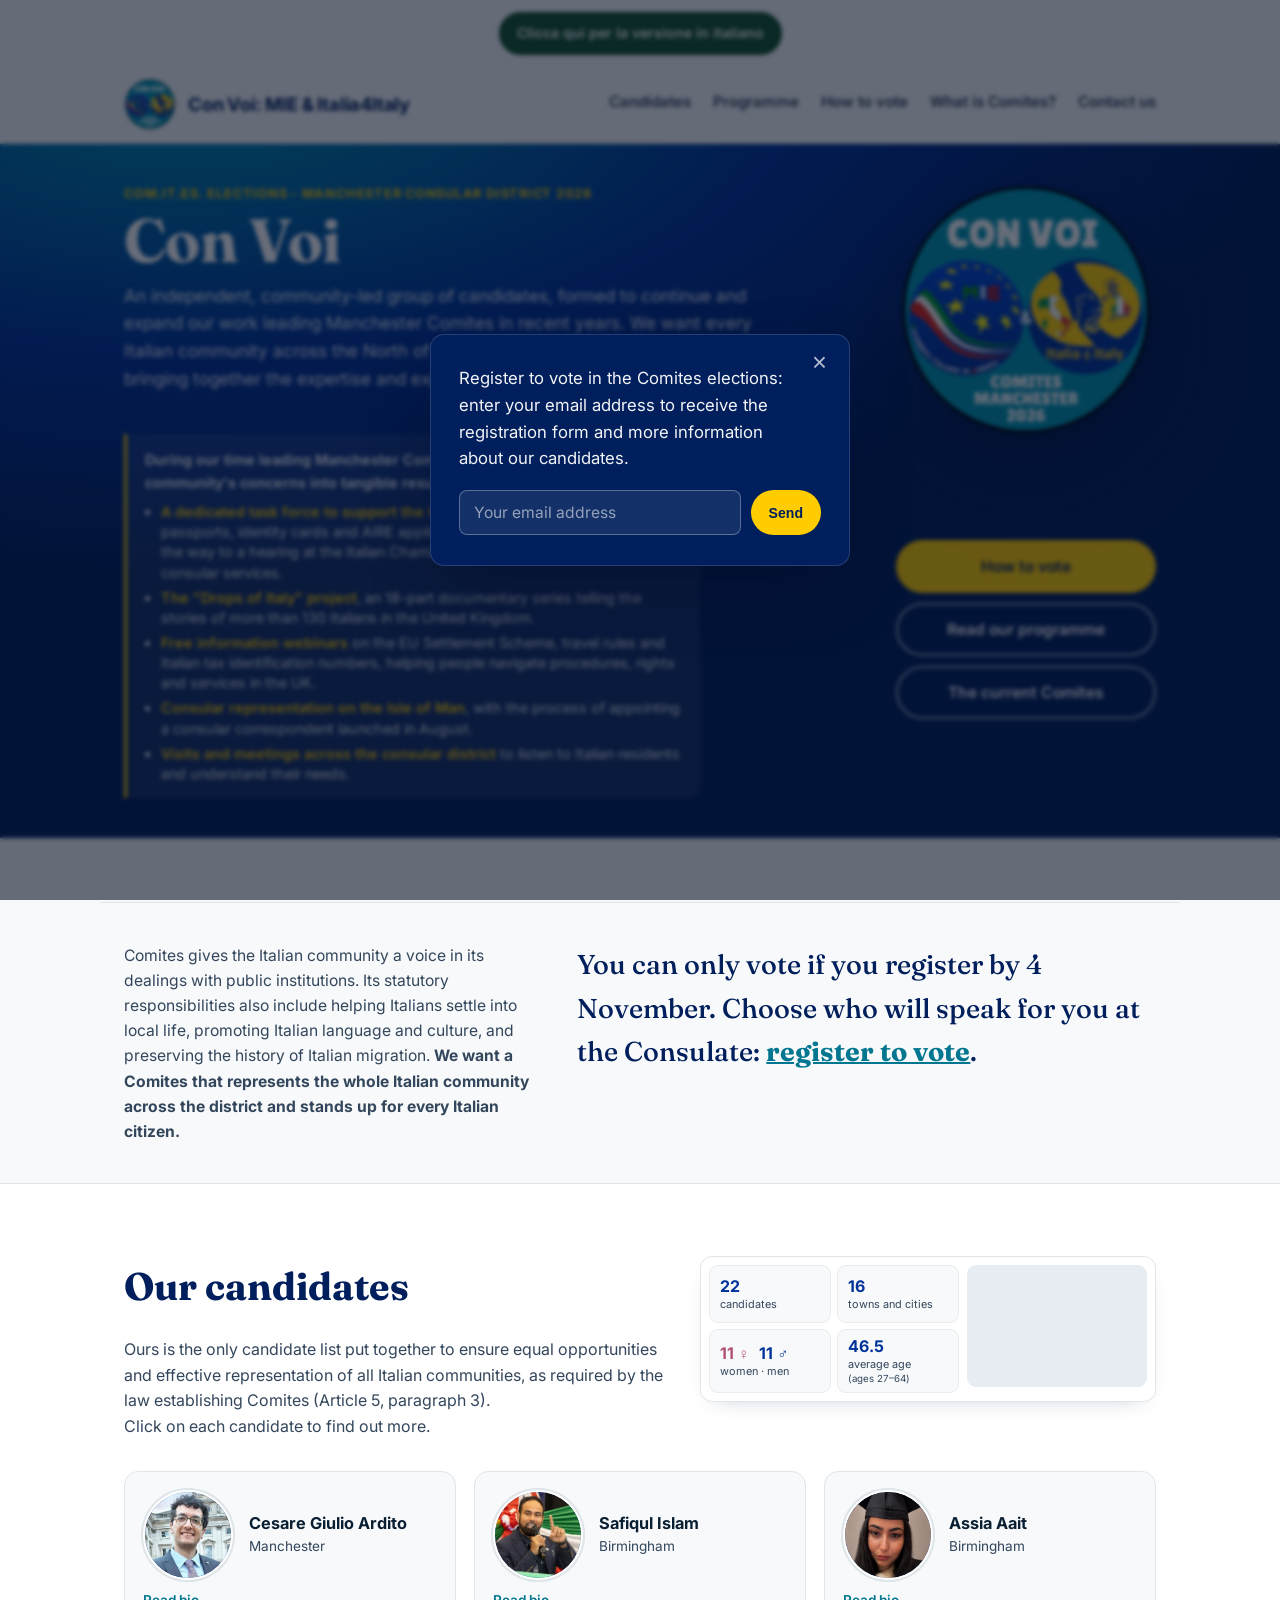
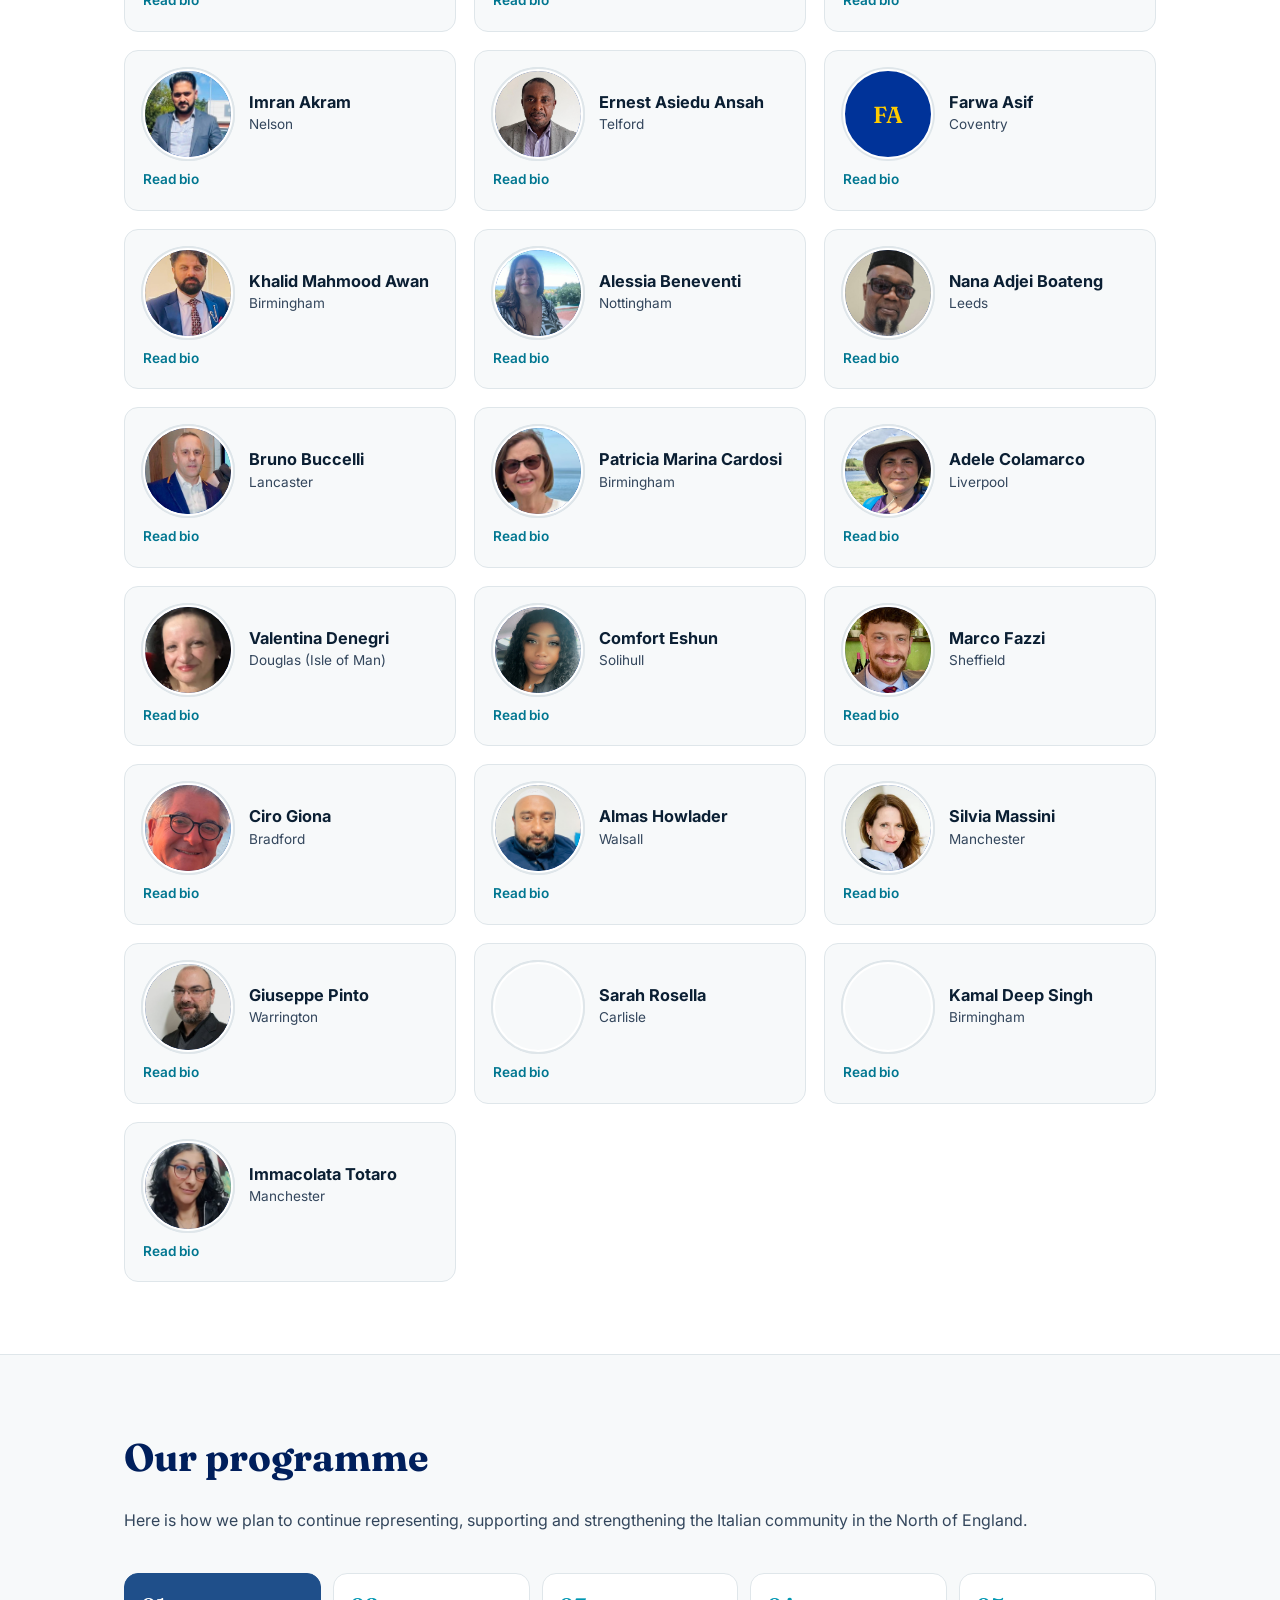
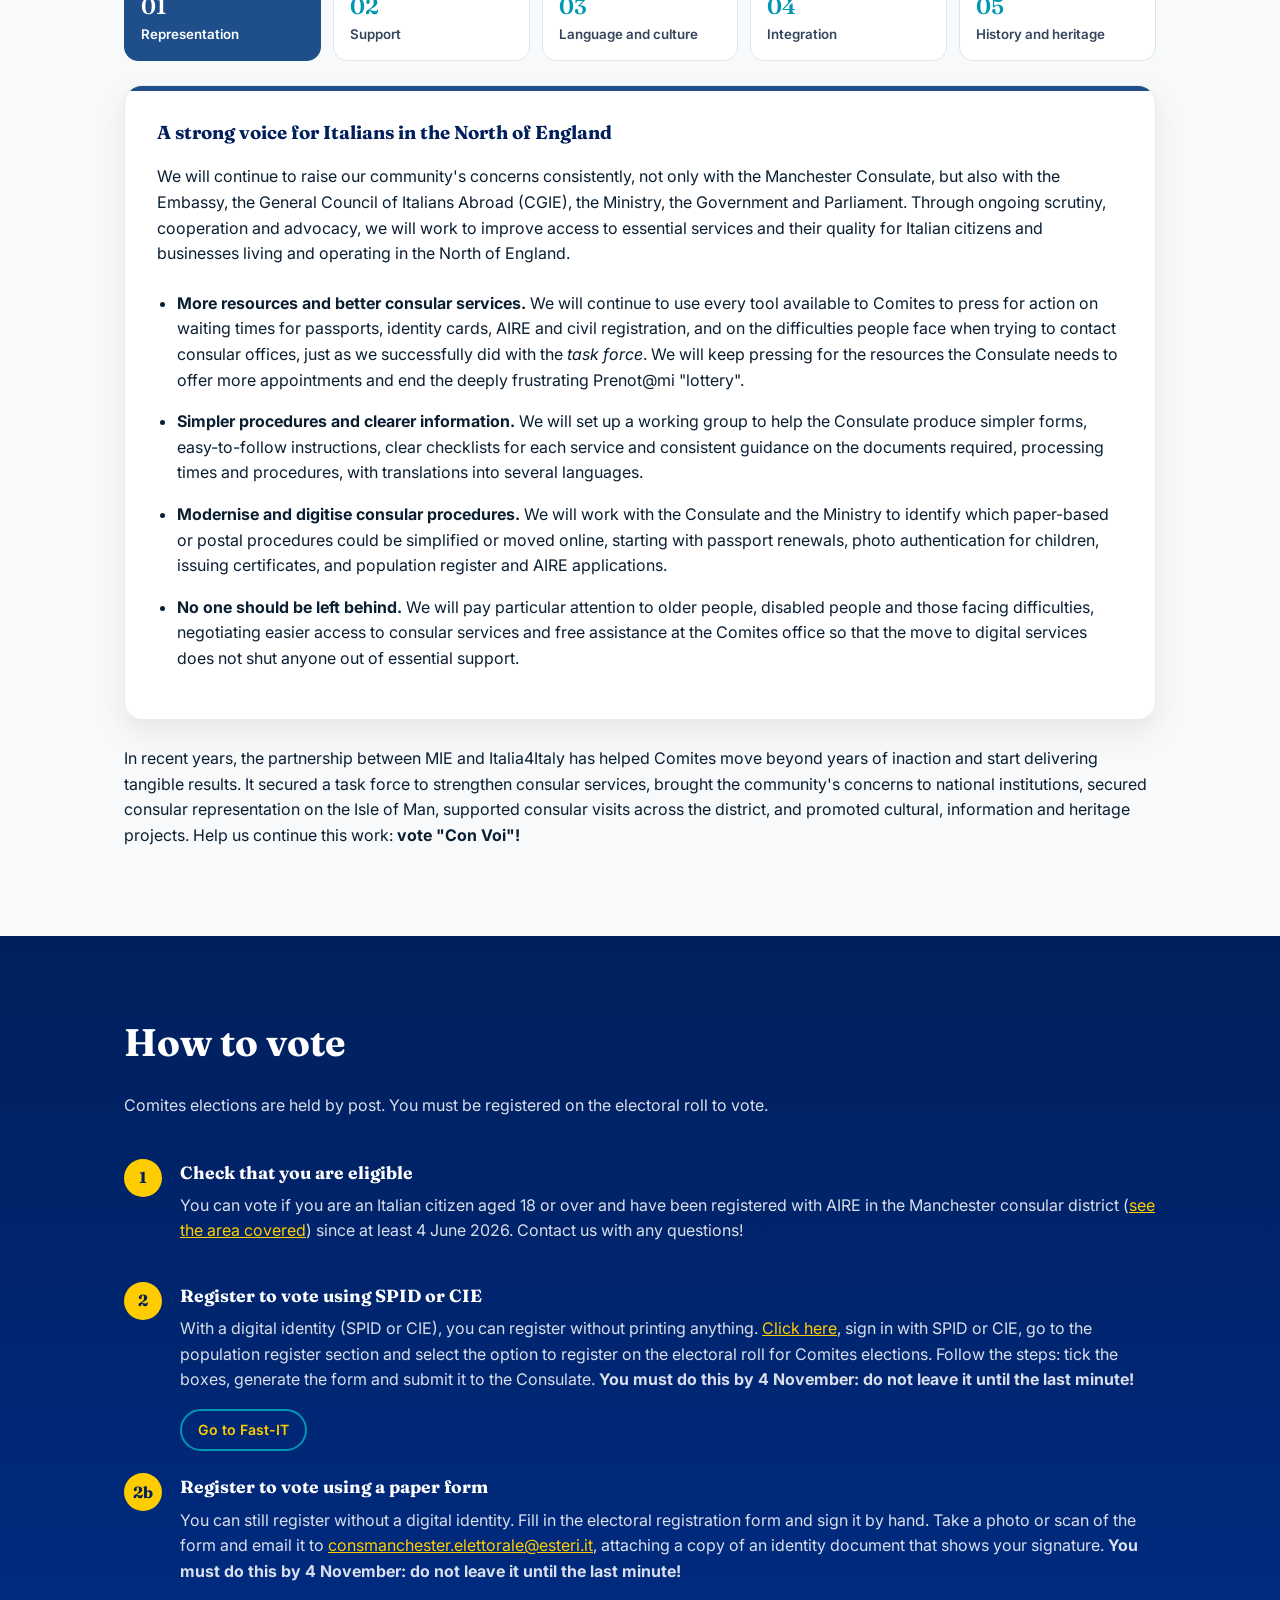
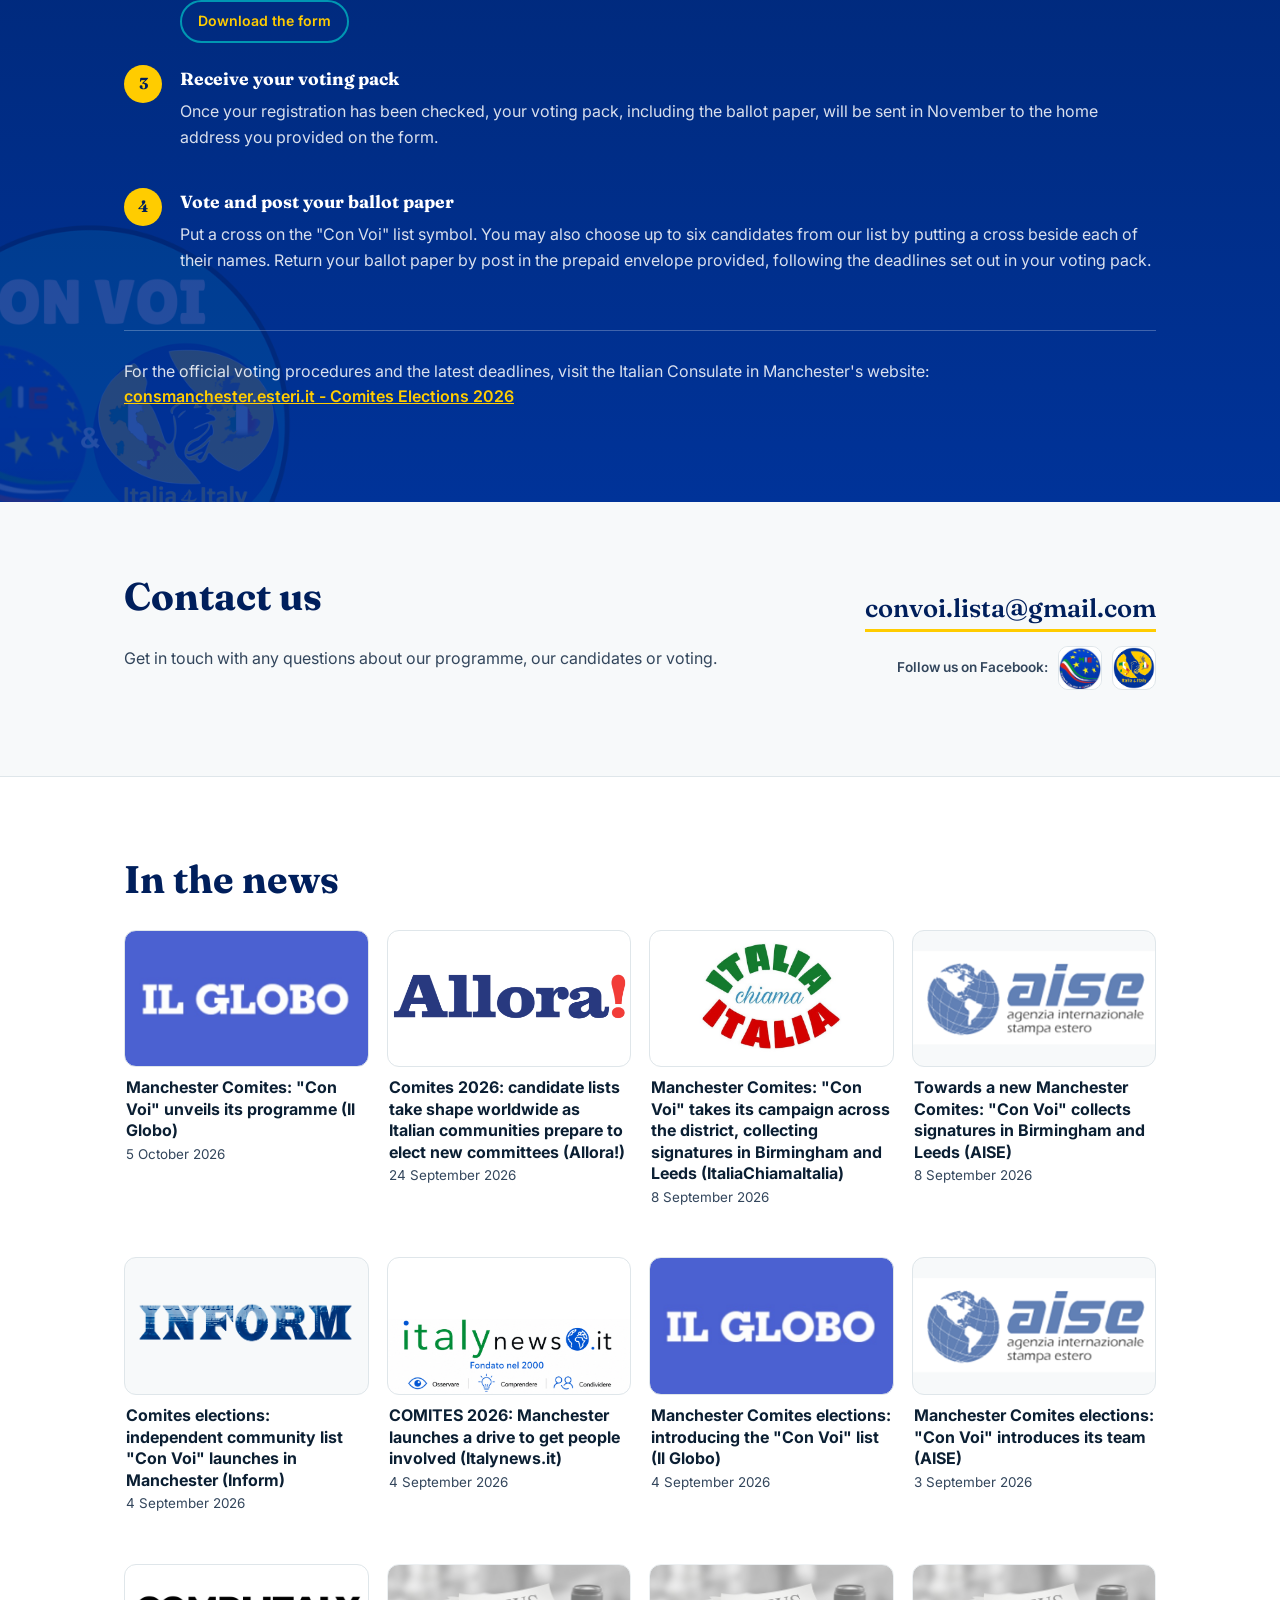
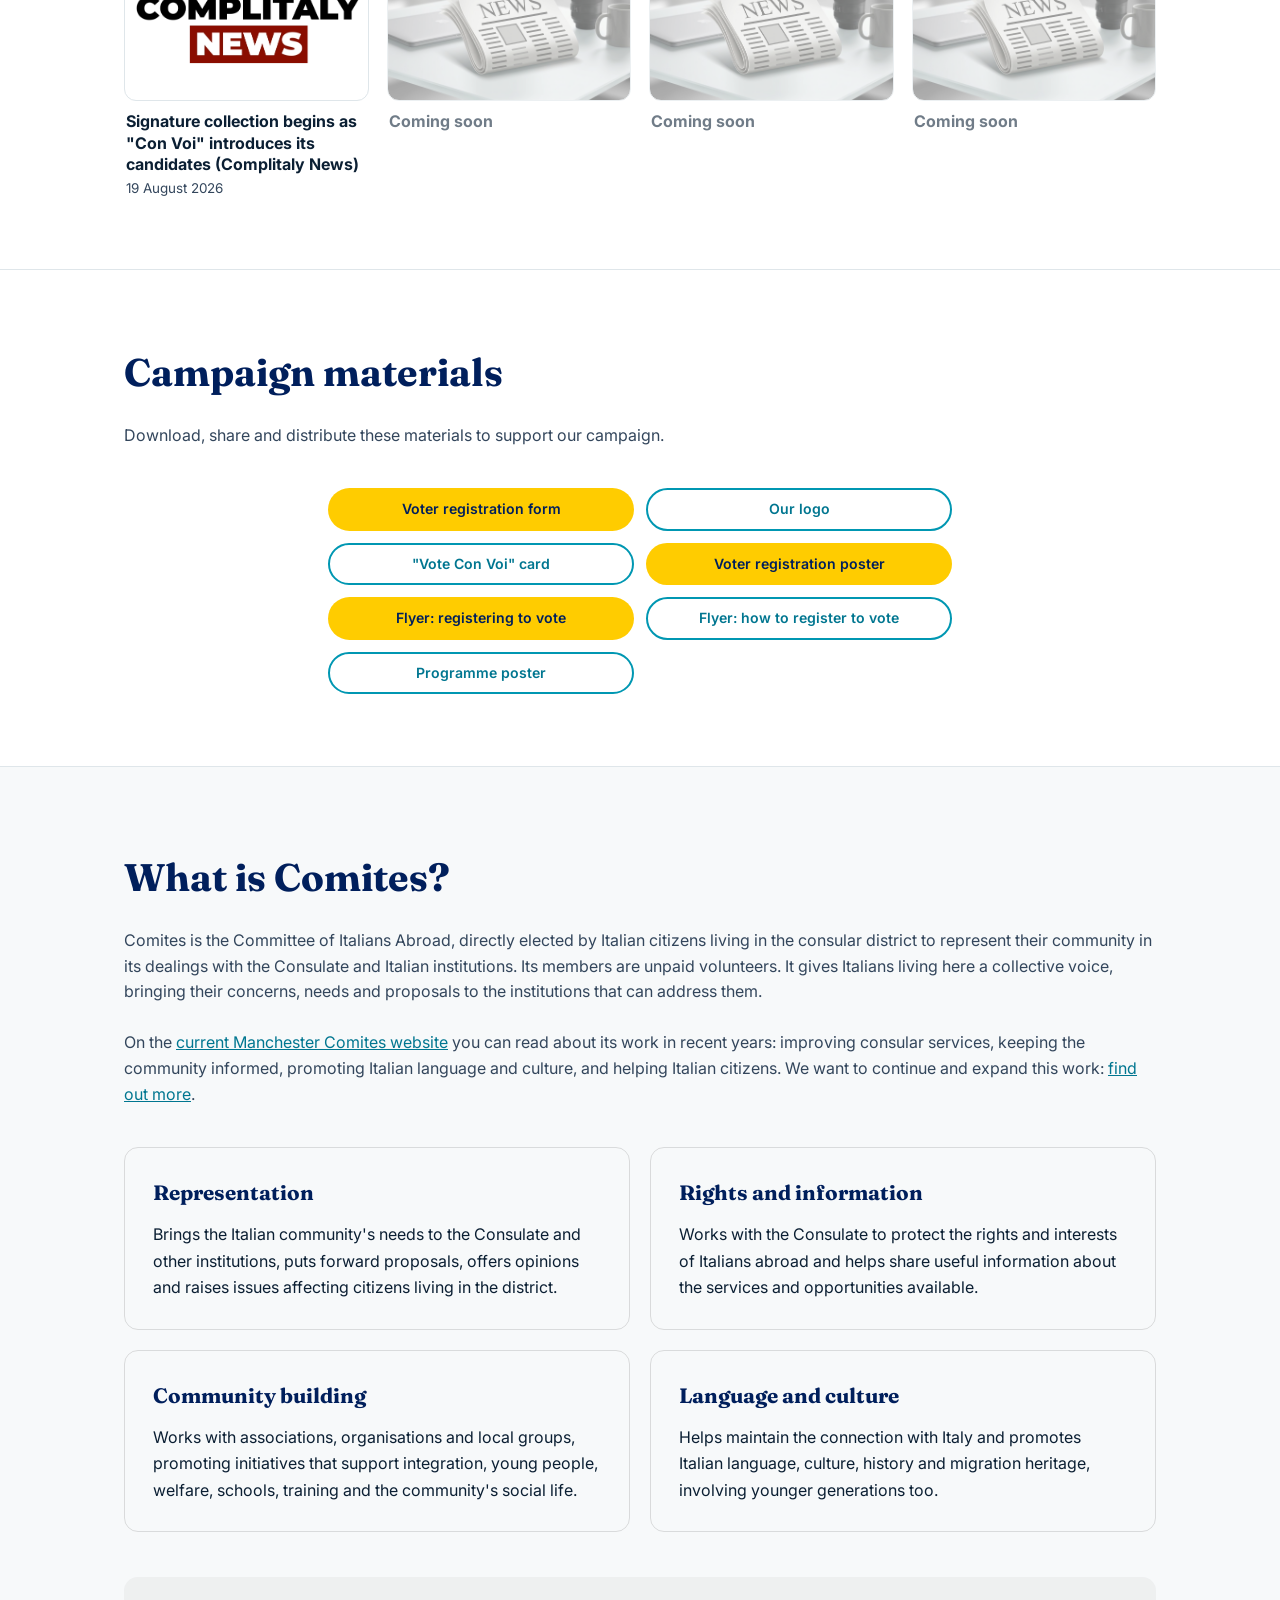
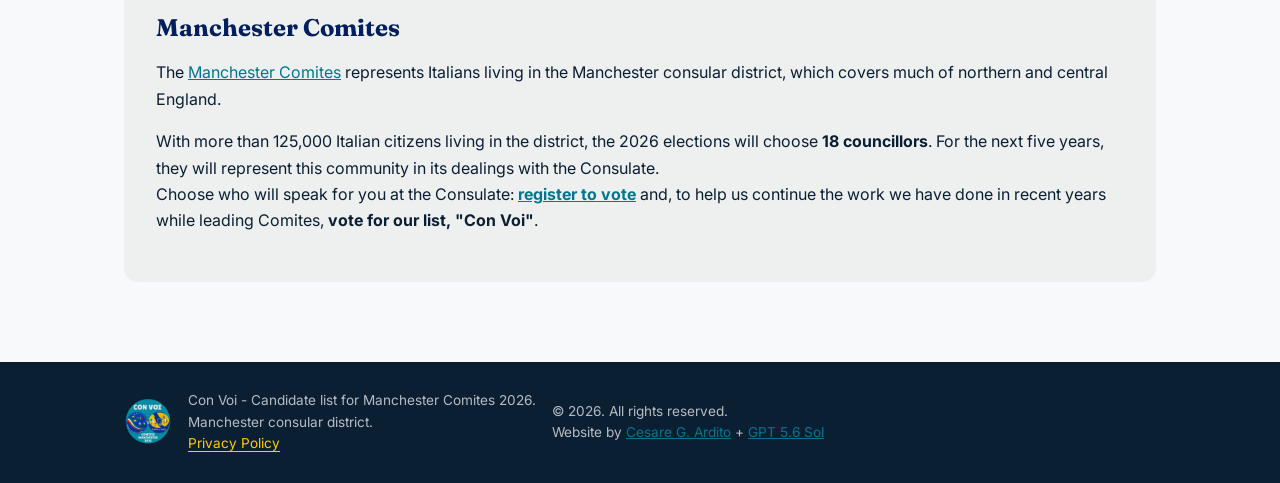
==== index-en.html @ 31d469e0 "Add files via upload" ====
<!DOCTYPE html>
<html lang="en">
<head>
<meta charset="UTF-8">
<meta name="viewport" content="width=device-width, initial-scale=1.0">
<title>Con Voi | Manchester Comites Elections 2026</title>

<meta
  name="description"
  content="Con Voi is the independent, community-led MIE and Italia4Italy list for the 2026 Manchester Comites elections. Meet our candidates, read our programme and find out how to register to vote."
>

<link rel="canonical" href="https://listaconvoi.github.io/home/index-en.html">
<meta name="facebook-domain-verification" content="l0fydimz7vtd81hke3ul7xi5rno97t" />
<meta name="robots" content="index,follow,max-image-preview:large">
<meta name="theme-color" content="#001f5c">

<!-- Social media preview -->
<meta property="og:locale" content="en_GB">
<meta property="og:type" content="website">
<meta property="og:site_name" content="Con Voi MIE Italia4Italy">

<meta
  property="og:title"
  content="Con Voi - Manchester Comites Elections 2026"
>

<meta
  property="og:description"
  content="An independent community list representing Italians in the North of England. Meet our candidates, read our programme and find out how to vote."
>

<meta property="og:url" content="https://listaconvoi.github.io/home/index-en.html">

<meta
  property="og:image"
  content="https://listaconvoi.github.io/home/assets/logosocial.png"
>

<meta property="og:image:type" content="image/jpeg">
<meta property="og:image:width" content="1200">
<meta property="og:image:height" content="630">

<meta
  property="og:image:alt"
  content="Con Voi - Candidate list for Manchester Comites 2026"
>

<!-- X/Twitter card -->
<meta name="twitter:card" content="summary_large_image">

<meta
  name="twitter:title"
  content="Con Voi - Manchester Comites Elections 2026"
>

<meta
  name="twitter:description"
  content="An independent community list representing Italians in the North of England. Meet our candidates, read our programme and find out how to vote."
>

<meta
  name="twitter:image"
  content="https://listaconvoi.github.io/home/assets/logosocial.png"
>
<link rel="icon" href="assets/favicon.png">
<link rel="preconnect" href="https://fonts.googleapis.com">
<link rel="preconnect" href="https://fonts.gstatic.com" crossorigin>
<link href="https://fonts.googleapis.com/css2?family=Fraunces:opsz,wght@9..144,400;9..144,500;9..144,600;9..144,700&family=Inter:wght@400;500;600;700&display=swap" rel="stylesheet">
<link rel="stylesheet" href="https://unpkg.com/leaflet@1.9.4/dist/leaflet.css">
<link rel="stylesheet" href="style.css">
</head>
<body>

<a class="skip-link" href="#main">Skip to content</a>

<div class="wrap language-switch" style="display: flex; justify-content: center; padding-top: 0.75rem; padding-bottom: 0.75rem;">
  <a class="btn btn-small btn-primary"
     href="index.html"
     hreflang="it"
     aria-label="Read the Italian version" style="background: #14532d; border-color: #14532d; color: #ffffff;">Clicca qui per la versione in italiano</a>
</div>

<header class="site-header">
  <div class="wrap header-inner">
    <div class="brand">
      <img src="assets/logo-512.png" alt="Con Voi - Manchester Comites Elections 2026" class="brand-mark">
      <span class="brand-name">Con Voi: MIE &amp; Italia4Italy</span>
    </div>
    <nav class="site-nav" aria-label="Main navigation">
      <a href="#candidati">Candidates</a>
      <a href="#programma">Programme</a>
      <a href="#come-si-vota">How to vote</a>
      <a href="#cos-e-un-comites">What is Comites?</a>
      <a href="#contatti">Contact us</a>
    </nav>
  </div>
</header>

<main id="main">

  <section class="hero">
    <div class="wrap hero-wrap">
      <div class="hero-inner">
        <p class="eyebrow">Com.It.Es. Elections - Manchester Consular District 2026</p>
        <h1>Con Voi</h1>
        <p class="hero-lede">An independent, community-led group of candidates, formed to continue and expand our work leading Manchester Comites in recent years. We want every Italian community across the North of England to have a voice on Comites, bringing together the expertise and experience of <a href="https://www.mieuropa.it/" target="_blank" rel="noopener">MIE</a> and <a href="https://italia4italy.wordpress.com/" target="_blank" rel="noopener">Italia4Italy</a>.<br><br></p>
        <div class="hero-record">
          <p class="hero-record-lead">During our time leading Manchester Comites, we have turned the community's concerns into tangible results:</p>
          <ul class="hero-record-list">
            <li><strong>A dedicated task force to support the Consulate</strong>, tackling delays with passports, identity cards and AIRE applications: a campaign that took us all the way to a hearing at the Italian Chamber of Deputies on the state of consular services.</li>
            <li><strong>The "Drops of Italy" project</strong>, an 18-part documentary series telling the stories of more than 130 Italians in the United Kingdom.</li>
            <li><strong>Free information webinars</strong> on the EU Settlement Scheme, travel rules and Italian tax identification numbers, helping people navigate procedures, rights and services in the UK.</li>
 <li><strong>Consular representation on the Isle of Man</strong>, with the process of appointing a consular correspondent launched in August.</li>
            <li><strong>Visits and meetings across the consular district</strong> to listen to Italian residents and understand their needs.</li>
          </ul>
        </div>
      </div>
      <div class="hero-seal" aria-hidden="true">
        <img src="assets/logo-512.png" alt="">
      </div>
      <div class="hero-actions">
        <a class="btn btn-primary" href="#come-si-vota">How to vote</a>
        <a class="btn btn-ghost" href="#programma">Read our programme</a>
        <a class="btn btn-ghost" href="https://www.comitesmanchester.co.uk" target="_blank" rel="noopener">The current Comites</a>
      </div>
    </div>
  </section>

  <section class="intro">
    <div class="wrap intro-grid">
      <p class="intro-small">Comites gives the Italian community a voice in its dealings with public institutions. Its statutory responsibilities also include helping Italians settle into local life, promoting Italian language and culture, and preserving the history of Italian migration. <b>We want a Comites that represents the whole Italian community across the district and stands up for every Italian citizen. </b></p>
      <p class="intro-lead">You can only vote if you register by 4 November. Choose who will speak for you at the Consulate: <strong><a href="#come-si-vota">register to vote</a></strong>.</p>
    </div>
  </section>

  <section id="candidati" class="candidati">
    <div class="wrap">
      <div class="candidati-head">
        <div class="candidati-heading">
          <h2 class="section-title">Our candidates</h2>
          <p class="section-sub">Ours is the only candidate list put together to ensure equal opportunities and effective representation of all Italian communities, as required by the law establishing Comites (Article 5, paragraph 3). <br>Click on each candidate to find out more.</p>
        </div>

        <aside class="candidate-board" aria-label="Our candidates in numbers">
          <div class="candidate-stats">
            <div class="candidate-stat">
              <strong>22</strong>
              <span>candidates</span>
            </div>

            <div class="candidate-stat">
              <strong>16</strong>
              <span>towns and cities</span>
            </div>

            <div class="candidate-stat candidate-stat-gender">
              <div class="candidate-gender-row">
                <span class="candidate-gender-f"><b>11</b> ♀</span>
                <span class="candidate-gender-m"><b>11</b> ♂</span>
              </div>
              <span>women · men</span>
            </div>

            <div class="candidate-stat">
              <strong>46.5</strong>
              <span>average age</span>
              <small>(ages 27–64)</small>
            </div>
          </div>

          <div id="candidate-map" class="candidate-map" aria-label="Map of the towns and cities represented"></div>
        </aside>
      </div>

      <ol class="candidati-grid" id="candidati-grid"></ol>
    </div>
  </section>
 
<section id="programma" class="programma">
  <div class="wrap">
    <h2 class="section-title">Our programme</h2>
    <p class="section-sub">Here is how we plan to continue representing, supporting and strengthening the Italian community in the North of England.</p>

    <div class="pillar-index" role="tablist" aria-label="Programme sections">
      <button class="pillar-btn is-active" role="tab" aria-selected="true" aria-controls="p1" id="tab-p1" data-target="p1">
        <span class="pillar-num">01</span>
        <span class="pillar-label">Representation</span>
      </button>

      <button class="pillar-btn" role="tab" aria-selected="false" aria-controls="p2" id="tab-p2" data-target="p2">
        <span class="pillar-num">02</span>
        <span class="pillar-label">Support</span>
      </button>

      <button class="pillar-btn" role="tab" aria-selected="false" aria-controls="p3" id="tab-p3" data-target="p3">
        <span class="pillar-num">03</span>
        <span class="pillar-label">Language and culture</span>
      </button>

      <button class="pillar-btn" role="tab" aria-selected="false" aria-controls="p4" id="tab-p4" data-target="p4">
        <span class="pillar-num">04</span>
        <span class="pillar-label">Integration</span>
      </button>

      <button class="pillar-btn" role="tab" aria-selected="false" aria-controls="p5" id="tab-p5" data-target="p5">
        <span class="pillar-num">05</span>
        <span class="pillar-label">History and heritage</span>
      </button>
    </div>

    <div class="pillar-panels">

      <article class="pillar-panel is-active" id="p1" role="tabpanel" aria-labelledby="tab-p1">
        <h3>A strong voice for Italians in the North of England</h3>

        <p>
          We will continue to raise our community's concerns consistently, not only with the Manchester Consulate, but also with the Embassy, the General Council of Italians Abroad (CGIE), the Ministry, the Government and Parliament. Through ongoing scrutiny, cooperation and advocacy, we will work to improve access to essential services and their quality for Italian citizens and businesses living and operating in the North of England.
        </p>

        <ul>
          <li>
            <strong>More resources and better consular services.</strong>
            We will continue to use every tool available to Comites to press for action on waiting times for passports, identity cards, AIRE and civil registration, and on the difficulties people face when trying to contact consular offices, just as we successfully did with the <i>task force</i>. We will keep pressing for the resources the Consulate needs to offer more appointments and end the deeply frustrating Prenot@mi "lottery".
          </li>

          <li>
            <strong>Simpler procedures and clearer information.</strong>
            We will set up a working group to help the Consulate produce simpler forms, easy-to-follow instructions, clear checklists for each service and consistent guidance on the documents required, processing times and procedures, with translations into several languages.
          </li>

          <li>
            <strong>Modernise and digitise consular procedures.</strong>
We will work with the Consulate and the Ministry to identify which paper-based or postal procedures could be simplified or moved online, starting with passport renewals, photo authentication for children, issuing certificates, and population register and AIRE applications.
          </li>

          <li>
            <strong>No one should be left behind.</strong>
            We will pay particular attention to older people, disabled people and those facing difficulties, negotiating easier access to consular services and free assistance at the Comites office so that the move to digital services does not shut anyone out of essential support.
          </li>
        </ul>


      </article>


      <article class="pillar-panel" id="p2" role="tabpanel" aria-labelledby="tab-p2" hidden>
        <h3>A Comites that is close to people and active across the district</h3>

        <p>
          We want Comites to be a reliable place to turn to for guidance, to raise concerns affecting the community and to get help accessing services.
        </p>

        <ul>
          <li>
            <strong>A Comites office in Manchester that is open to the public.</strong>
            We want to open an accessible office near the Consulate, with regular opening hours. We intend to employ administrative staff to provide information, record concerns and offer free help and support to Italian citizens.
          </li>

          <li>
            <strong>Continue and strengthen the Citizens' Advice Desk.</strong>
            We will continue to collect reports of difficulties to identify recurring problems, and keep a dedicated opportunity for discussion with the Consulate at every Comites assembly meeting.
          </li>

          <li>
            <strong>Bring consular services closer to communities.</strong>
            We will continue actively supporting and pressing the requests we have already put forward through Comites for more permanent consular offices across the district, particularly in Leeds. We will also continue working with the Consulate, as we did in 2026, to bring staff and services to areas further from Manchester, expanding the range of services beyond passports wherever possible.
          </li>

          <li>
            <strong>Understand the scale of problems and ensure greater transparency.</strong>
            We will promote qualitative and quantitative research into the main challenges facing the community and access to services, to develop solutions grounded in sound evidence and data. We will publish the requests made by Comites, the responses received, the projects launched, the resources used and the results achieved.
          </li>
        </ul>
      </article>


      <article class="pillar-panel" id="p3" role="tabpanel" aria-labelledby="tab-p3" hidden>
        <h3>Keep the connection with Italy alive and open it up to younger generations</h3>

        <p>
          Language and culture are among the strongest ties between Italian communities abroad and Italy, particularly for younger generations.
        </p>

        <ul>
          <li>
            <strong>Support Italian language and culture courses.</strong>
            We will work with local associations and education providers to promote and strengthen the courses available to children, young people and adults.
          </li>

          <li>
            <strong>Help second and third generations connect with the Italian language.</strong>
            We will support initiatives that help the children and grandchildren of Italian migrants maintain or rediscover their linguistic and cultural connection with Italy, encouraging them to study Italian at GCSE and A-level too.
          </li>

          <li>
            <strong>Promote Italian culture across the district.</strong>
            We will organise and support events and activities celebrating film, literature, music, theatre, art, science and traditions, working with associations, universities, schools and cultural institutions.
          </li>

          <li>
            <strong>Connect Italian and British organisations.</strong>
            We will encourage cultural and educational partnerships, exchanges and twinning projects that build lasting relationships and reach new audiences.
          </li>
        </ul>
      </article>


      <article class="pillar-panel" id="p4" role="tabpanel" aria-labelledby="tab-p4" hidden>
        <h3>Inform, guide and connect the Italian community</h3>

        <p>
          The Italian community in the North of England includes people who arrived just months ago and families who have been here for generations: workers, students, professionals, business owners, pensioners and citizens with very different migration experiences. Comites must represent them all.
        </p>

        <ul>
          <li>
            <strong>Clear, timely information about life in the UK.</strong>
            We will continue producing articles, guides, meetings and webinars on residence, employment, welfare, healthcare, schools, public services and changes to rules and regulations affecting Italians.
          </li>

          <li>
            <strong>Continue the "New Italians" project.</strong>
            We will strengthen this project for Italian citizens who have moved to the UK after previously migrating to Italy, helping them access information, take part in civic life and build more direct relationships with Italian institutions.
          </li>

          <li>
            <strong>A Comites with a genuine presence across the district.</strong>
            We will support and draw on local associations, professionals, businesses and communities, making our councillors in different towns and cities a local point of contact and a link with Manchester, while building a wider network of local Comites representatives.
          </li>
        </ul>
      </article>


      <article class="pillar-panel" id="p5" role="tabpanel" aria-labelledby="tab-p5" hidden>
        <h3>Preserve and share the history of every Italian community across the district</h3>

        <p>
          The history of Italian migration to the North of England belongs both to today's community and to generations to come.
        </p>

        <ul>
          <li>
            <strong>Continue our film and documentary projects.</strong>
            We will build on the "Drops of Italy" documentary series, developing new projects to record first-hand accounts from Italians living across the district.
          </li>

          <li>
            <strong>Collect and preserve the community's memories.</strong>
            We want to preserve and share personal accounts, photographs, documents and memories of Italian migration, creating a collection that future generations can access too.
          </li>

          <li>
            <strong>Involve young people, schools and future generations.</strong>
            We will help bring the history of Italian migration to people who have not experienced it themselves, developing short courses and teaching resources for Italian schools about the history of Italians in the UK.
          </li>

          <li>
            <strong>Tell the stories of every community in the district.</strong>
            We will celebrate the different local histories of Italian migration, from Manchester to Yorkshire, from Lancashire to Merseyside, and from the northern Midlands to the Isle of Man.
          </li>
        </ul>
      </article>

    </div>

    <br>

    <p class="programma-close">
      In recent years, the partnership between MIE and Italia4Italy has helped Comites move beyond years of inaction and start delivering tangible results. It secured a task force to strengthen consular services, brought the community's concerns to national institutions, secured consular representation on the Isle of Man, supported consular visits across the district, and promoted cultural, information and heritage projects. Help us continue this work: <strong>vote "Con Voi"!</strong>
    </p>

  </div>
</section>

  <section id="come-si-vota" class="vota">
    <div class="vota-seal" aria-hidden="true"><img src="assets/logo-512.png" alt=""></div>
    <div class="wrap">
      <h2 class="section-title section-title-light">How to vote</h2>
      <p class="section-sub section-sub-light">Comites elections are held by post. You must be registered on the electoral roll to vote.</p>

      <ol class="steps">
        <li class="step">
          <span class="step-num">1</span>
          <div>
            <h3>Check that you are eligible</h3>
            <p>You can vote if you are an Italian citizen aged 18 or over and have been registered with AIRE in the Manchester consular district (<a href="http://www.comitesmanchester.co.uk/territorio">see the area covered</a>) since at least 4 June 2026. Contact us with any questions!</p>
          </div>
        </li>
<li class="step">
          <span class="step-num">2</span>
          <div>
            <h3>Register to vote using SPID or CIE</h3>
            <p>With a digital identity (SPID or CIE), you can register without printing anything. <a href="https://serviziconsolari.esteri.it">Click here</a>, sign in with SPID or CIE, go to the population register section and select the option to register on the electoral roll for Comites elections. Follow the steps: tick the boxes, generate the form and submit it to the Consulate. <strong>You must do this by 4 November: do not leave it until the last minute!</strong></p>
<a class="btn btn-small btn-outline" href="https://serviziconsolari.esteri.it">Go to Fast-IT</a>

          </div>
        </li>
        <li class="step">
          <span class="step-num">2b</span>
          <div>
            <h3>Register to vote using a paper form</h3>
            <p>You can still register without a digital identity. Fill in the electoral registration form and sign it by hand. Take a photo or scan of the form and email it to <a href="mailto:consmanchester.elettorale@esteri.it">consmanchester.elettorale@esteri.it</a>, attaching a copy of an identity document that shows your signature. <strong>You must do this by 4 November: do not leave it until the last minute!</strong></p>
            <a class="btn btn-small btn-outline" href="assets/domanda-iscrizione-elenco-elettorale.pdf" download>Download the form</a>
          </div>
        </li>
        <li class="step">
          <span class="step-num">3</span>
          <div>
            <h3>Receive your voting pack</h3>
            <p>Once your registration has been checked, your voting pack, including the ballot paper, will be sent in November to the home address you provided on the form.</p>
          </div>
        </li>
        <li class="step">
          <span class="step-num">4</span>
          <div>
            <h3>Vote and post your ballot paper</h3>
            <p>Put a cross on the "Con Voi" list symbol. You may also choose up to six candidates from our list by putting a cross beside each of their names. Return your ballot paper by post in the prepaid envelope provided, following the deadlines set out in your voting pack.</p>
          </div>
        </li>
      </ol>

      <p class="vota-official">For the official voting procedures and the latest deadlines, visit the Italian Consulate in Manchester's website:<br>
      <a href="https://consmanchester.esteri.it/it/news/dal_consolato/2026/08/elezioni-comites-2026-modalita-per-la-richiesta-di-iscrizione-nellelenco-elettorale/" target="_blank" rel="noopener">consmanchester.esteri.it - Comites Elections 2026</a></p>
    </div>
  </section>

  <section id="contatti" class="contatti">
    <div class="wrap contatti-inner">
      <div>
        <h2 class="section-title">Contact us</h2>
        <p class="section-sub">Get in touch with any questions about our programme, our candidates or voting.</p>
      </div>

      <div class="contatti-links">
        <a class="contact-email" href="mailto:convoi.lista@gmail.com">convoi.lista@gmail.com</a>

        <div class="facebook-links" aria-label="Follow us on Facebook">
          <span class="facebook-label">Follow us on Facebook:</span>

          <a href="https://www.facebook.com/profile.php?id=61593813022107" target="_blank" rel="noopener" aria-label="MIE on Facebook">
            <img src="assets/MIE.jpg" alt="MIE" class="facebook-logo">
          </a>

          <a href="https://www.facebook.com/Italia4Italy" target="_blank" rel="noopener" aria-label="Italia4Italy on Facebook">
            <img src="assets/Italia4Italy.png" alt="Italia4Italy" class="facebook-logo">
          </a>
        </div>
      </div>
    </div>
  </section>

  <section id="parlano-di-noi" class="press-section">
    <div class="wrap">
      <h2 class="section-title">In the news</h2>

            <div class="press-gallery">
  
<a class="press-card" href="https://ilglobo.com/news/comites-manchester-con-voi-presenta-il-programma-152504/" target="_blank" rel="noopener">
  <div class="press-thumb" style="background-image: url('assets/ilglobo.jpg');" aria-hidden="true"></div>
  <p class="press-caption">
    <span>Manchester Comites: "Con Voi" unveils its programme (Il Globo)</span>
    <time datetime="2026-10-05">5 October 2026</time>
  </p>
</a>
    
 <a class="press-card" href="https://alloranews.com/italiani-nel-mondo/comites-2026-le-liste-prendono-forma-nel-mondo-comunita-italiane-verso-il-rinnovo" target="_blank" rel="noopener">
  <div class="press-thumb" style="background-image: url('assets/allora.png');" aria-hidden="true"></div>
  <p class="press-caption">
    <span>Comites 2026: candidate lists take shape worldwide as Italian communities prepare to elect new committees (Allora!)</span>
    <time datetime="2026-09-24">24 September 2026</time>
  </p>
</a>

     <a class="press-card" href="https://www.italiachiamaitalia.it/comites-manchester-con-voi-birmingham-leeds-firme/" target="_blank" rel="noopener">
  <div class="press-thumb" style="background-image: url('assets/italiachiamaitalia.jpg');" aria-hidden="true"></div>
  <p class="press-caption">
    <span>Manchester Comites: "Con Voi" takes its campaign across the district, collecting signatures in Birmingham and Leeds (ItaliaChiamaItalia)</span>
    <time datetime="2026-09-08">8 September 2026</time>
  </p>
</a>


     <a class="press-card" href="https://www.aise.it/comitescgie/verso-il-nuovo-comites-di-manchester-la-lista-con-voi-a-birmingham-e-leeds-per-la-raccolta-firme/236788/143" target="_blank" rel="noopener">
  <div class="press-thumb" style="background-image: url('assets/aise.jpg');" aria-hidden="true"></div>
  <p class="press-caption">
    <span>Towards a new Manchester Comites: "Con Voi" collects signatures in Birmingham and Leeds (AISE)</span>
    <time datetime="2026-09-08">8 September 2026</time>
  </p>
</a>




    
</div>
<br><br>
<div class="press-gallery">

<a class="press-card" href="https://comunicazioneinform.it/elezioni-comites-manchester-nasce-la-lista-civica-con-voi/" target="_blank" rel="noopener">
  <div class="press-thumb" style="background-image: url('assets/comunica.png');" aria-hidden="true"></div>
  <p class="press-caption">
    <span>Comites elections: independent community list "Con Voi" launches in Manchester (Inform)</span>
    <time datetime="2026-09-04">4 September 2026</time>
  </p>
</a>

   <a class="press-card" href="https://italynews.it/attualita/2026/09/04/comites-2026-a-manchester-parte-la-sfida-della-partecipazione-128648.html" target="_blank" rel="noopener">
  <div class="press-thumb" style="background-image: url('assets/italynews.png');" aria-hidden="true"></div>
  <p class="press-caption">
    <span>COMITES 2026: Manchester launches a drive to get people involved (Italynews.it)</span>
    <time datetime="2026-09-04">4 September 2026</time>
  </p>
</a>
     <a class="press-card" href="https://ilglobo.com/news/elezioni-comites-di-manchester-presentata-la-lista-con-voi-151056/" target="_blank" rel="noopener">
  <div class="press-thumb" style="background-image: url('assets/ilglobo.jpg');" aria-hidden="true"></div>
  <p class="press-caption">
    <span>Manchester Comites elections: introducing the "Con Voi" list (Il Globo)</span>
    <time datetime="2026-09-04">4 September 2026</time>
  </p>
</a>


<a class="press-card" href="https://www.aise.it/comitescgie/elezioni-comites-manchester-la-lista-con-voi-presenta-la-sua-squadra/236638/119" target="_blank" rel="noopener">
  <div class="press-thumb" style="background-image: url('assets/aise.jpg');" aria-hidden="true"></div>
  <p class="press-caption">
    <span>Manchester Comites elections: "Con Voi" introduces its team (AISE)</span>
    <time datetime="2026-09-03">3 September 2026</time>
  </p>
</a>
     </div>  


<br><br>

    <div class="press-gallery">
  <a class="press-card" href="https://www.complitaly.uk/notizie/com-it-es-al-via-la-raccolta-firme-lista-con-voi-si-presenta" target="_blank" rel="noopener">
  <div class="press-thumb" style="background-image: url('assets/complitaly.png');" aria-hidden="true"></div>
  <p class="press-caption">
    <span>Signature collection begins as "Con Voi" introduces its candidates (Complitaly News)</span>
    <time datetime="2026-08-19">19 August 2026</time>
  </p>
</a>


<article class="press-card press-placeholder">
          <div class="press-thumb" aria-hidden="true"></div>
          <p class="press-caption"><span>Coming soon</span><time></time></p>
        </article>
 <article class="press-card press-placeholder">
          <div class="press-thumb" aria-hidden="true"></div>
          <p class="press-caption"><span>Coming soon</span><time></time></p>
        </article>
 <article class="press-card press-placeholder">
          <div class="press-thumb" aria-hidden="true"></div>
          <p class="press-caption"><span>Coming soon</span><time></time></p>
        </article>

      </div>
    </div>

  </section>

  <section id="materiali" class="materiali candidati">
    <div class="wrap">
      <h2 class="section-title">Campaign materials</h2>
      <p class="section-sub">Download, share and distribute these materials to support our campaign.</p>

      <div class="hero-actions">
        <a class="btn btn-small btn-primary" href="assets/domanda-iscrizione-elenco-elettorale.pdf" download>Voter registration form</a>
        <a class="btn btn-small btn-outline" href="assets/logo-512.png" download>Our logo</a>
        <a class="btn btn-small btn-outline" href="assets/biglietto.pdf" download>"Vote Con Voi" card</a>
        <a class="btn btn-small btn-primary" href="assets/posterregistrazionevoto.pdf" download>Voter registration poster</a>
        <a class="btn btn-small btn-primary" href="assets/registrati.pdf" download>Flyer: registering to vote</a>
        <a class="btn btn-small btn-outline" href="assets/registertovote.pdf" download>Flyer: how to register to vote</a>
        <a class="btn btn-small btn-outline" href="assets/programma.pdf" download>Programme poster</a>
    <!---   <a class="btn btn-small btn-outline" href="#materiali" download>Material 4</a> --->
      </div>
    </div>
  </section>
    </div>
  </section>

<section id="cos-e-un-comites" class="comites-section">
  <div class="wrap">

    <h2 class="section-title">What is Comites?</h2>
    <p class="section-sub comites-sub">
      Comites is the Committee of Italians Abroad, directly elected by Italian citizens living in the consular district to represent their community in its dealings with the Consulate and Italian institutions. Its members are unpaid volunteers. It gives Italians living here a collective voice, bringing their concerns, needs and proposals to the institutions that can address them.
   <br><br>      On the <a href="https://www.comitesmanchester.co.uk/">current Manchester Comites website</a> you can read about its work in recent years: improving consular services, keeping the community informed, promoting Italian language and culture, and helping Italian citizens. We want to continue and expand this work: <a href="https://www.comitesmanchester.co.uk/">find out more</a>.
    </p>


    <div class="comites-grid">

      <div class="comites-card">
        <h3>Representation</h3>
        <p>
          Brings the Italian community's needs to the Consulate and other institutions, puts forward proposals, offers opinions and raises issues affecting citizens living in the district.
        </p>
      </div>

      <div class="comites-card">
        <h3>Rights and information</h3>
        <p>
          Works with the Consulate to protect the rights and interests of Italians abroad and helps share useful information about the services and opportunities available.
        </p>
      </div>

      <div class="comites-card">
        <h3>Community building</h3>
        <p>
          Works with associations, organisations and local groups, promoting initiatives that support integration, young people, welfare, schools, training and the community's social life.
        </p>
      </div>

      <div class="comites-card">
        <h3>Language and culture</h3>
        <p>
          Helps maintain the connection with Italy and promotes Italian language, culture, history and migration heritage, involving younger generations too.
        </p>
      </div>

    </div>

    <div class="comites-manchester">
      <h3>Manchester Comites</h3>

      <p>
        The <a href="https://www.comitesmanchester.co.uk/"> Manchester Comites</a> represents Italians living in the Manchester consular district, which covers much of northern and central England.
      </p>

      <p>
        With more than 125,000 Italian citizens living in the district, the 2026 elections will choose <strong>18 councillors</strong>. For the next five years, they will represent this community in its dealings with the Consulate. <br> Choose who will speak for you at the Consulate: <strong><a href="#come-si-vota">register to vote</a></strong> and, to help us continue the work we have done in recent years while leading Comites, <strong>vote for our list, "Con Voi"</strong>.
      </p>
    </div>
  </div>
</section>



</main>

<footer class="site-footer">
  <div class="wrap footer-inner">
    <img src="assets/logo-512.png" alt="" class="footer-mark" aria-hidden="true">
    <p>Con Voi - Candidate list for Manchester Comites 2026.<br>Manchester consular district.<br>
      <button
        type="button"
        class="privacy-policy-open"
        aria-haspopup="dialog"
        aria-controls="privacy-policy-dialog"
      >Privacy Policy</button>
    </p>
    <p>&#169; 2026. All rights reserved.<br> Website by <a href="https://cesaregardito.eu">Cesare G. Ardito</a> + <a href="https://openai.com">GPT 5.6 Sol</a></p>
  </div>
</footer>

<dialog
  id="privacy-policy-dialog"
  class="privacy-policy-dialog"
  aria-labelledby="privacy-policy-title"
>
  <div class="privacy-policy-content">
    <button
      type="button"
      class="privacy-policy-close"
      data-privacy-policy-close
      aria-label="Close the privacy policy"
    >&times;</button>

    <h2 id="privacy-policy-title">Privacy Policy</h2>
    <p class="privacy-policy-date">Last updated: 28 August 2026</p>

    <p>
      This policy explains how personal data is processed through the website of the <strong>Con Voi - Manchester Comites 2026</strong> candidate list. For privacy enquiries, please email <a href="mailto:convoi.lista@gmail.com">convoi.lista@gmail.com</a>.
    </p>

    <h3>Data we collect and how we use it</h3>
    <p>
      When you voluntarily enter your email address in the form on this website, we use it to send you the electoral registration form and information about voting and our candidate list. When you contact us by email, we process the information in your message to respond to your enquiry. Providing your data is optional.
    </p>
    <p>
      The website and its technical service providers may also process information needed to keep the site running and secure, such as your IP address, browser type, device, and the date and time of your visit.
    </p>

    <h3>External services</h3>
    <p>
      Form submissions are handled by
      <a href="https://formspree.io/legal/privacy-policy/" target="_blank" rel="noopener noreferrer">Formspree</a>. The website also loads fonts through
      <a href="https://developers.google.com/fonts/faq/privacy" target="_blank" rel="noopener noreferrer">Google Fonts</a>. These providers may process technical data in accordance with their own privacy policies.
    </p>

    <h3>Cookies</h3>
    <p>
      The website uses the first-party cookie
      <strong>convoi_popup_visto</strong>, which lasts for 180 days, solely to remember that the registration popup has already been closed or completed. We do not use advertising or profiling cookies.
    </p>

    <h3>Data retention and your rights</h3>
    <p> We keep personal data only for as long as necessary for the purposes described and to meet any legal obligations. You may request access to your data, ask for it to be corrected or deleted, request that its processing be restricted, or withdraw your consent by emailing the address above. You may also lodge a complaint with the <a href="https://ico.org.uk/make-a-complaint/" target="_blank" rel="noopener noreferrer">Information Commissioner's Office</a>.
    </p>

    <p>
      Your data is not sold, used for profiling or subject to automated decision-making.
    </p>

    <button type="button" class="btn btn-small btn-primary" data-privacy-policy-close>
      Close
    </button>
  </div>
</dialog>

<div id="popup-voto" class="popup-voto" hidden role="dialog" aria-modal="true" aria-label="Register to vote">
  <div class="popup-voto-box">
    <button type="button" class="popup-voto-close" aria-label="Close">&times;</button>
    <p class="popup-voto-text">Register to vote in the Comites elections: enter your email address to receive the registration form and more information about our candidates.</p>
    <form class="popup-voto-form" action="" method="POST">
  <input type="hidden" name="access_key" value="8559c1c9-ba7c-4021-9c50-20b107d10e61">
  <input type="hidden" name="subject" value="New registration - Con Voi">
  <input class="popup-voto-input" type="email" name="email" placeholder="Your email address" required>
  <button type="submit" class="btn btn-small btn-primary">Send</button>
</form>
    <p class="popup-voto-stato" hidden></p>
  </div>
</div>

<script src="https://unpkg.com/leaflet@1.9.4/dist/leaflet.js"></script>
<script src="script-en.js"></script>
</body>
</html>
---- style.css ----
:root{
  --blue: #003399;
  --blue-deep: #001f5c;
  --teal: #0097b2;
  --teal-deep: #007690;
  --gold: #ffcc00;
  --ink: #0b1f33;
  --ink-soft: #33465c;
  --paper: #f7f9fa;
  --white: #ffffff;
  --line: #dfe6ea;
  --radius: 14px;
  --serif: "Fraunces", Georgia, serif;
  --sans: "Inter", -apple-system, BlinkMacSystemFont, "Segoe UI", sans-serif;
  --shadow: 0 12px 32px -16px rgba(0,31,92,0.35);
}

*{ box-sizing: border-box; }
html{ scroll-behavior: smooth; }
@media (prefers-reduced-motion: reduce){
  html{ scroll-behavior: auto; }
  *{ animation-duration: 0.01ms !important; transition-duration: 0.01ms !important; }
}
.pillar-btn {
  cursor: pointer;
}
body{
  margin:0;
  font-family: var(--sans);
  color: var(--ink);
  background: var(--paper);
  line-height: 1.6;
}

.wrap{
  max-width: 1080px;
  margin: 0 auto;
  padding: 0 24px;
}

h1,h2,h3{ font-family: var(--serif); color: var(--blue-deep); margin: 0 0 0.5em; }
a{ color: var(--teal-deep); }
p{ margin: 0 0 1em; }

.skip-link{
  position:absolute; left:-999px; top:0;
  background: var(--blue); color:#fff; padding: 10px 16px; z-index: 100;
}
.skip-link:focus{ left: 12px; top: 12px; }

/* Header */
.site-header{
  position: sticky; top:0; z-index: 50;
  background: rgba(247,249,250,0.92);
  backdrop-filter: blur(8px);
  border-bottom: 1px solid var(--line);
}
.header-inner{
  display:flex; align-items:center; justify-content:space-between;
  padding-top: 12px; padding-bottom: 12px;
}
.brand{ display:flex; align-items:center; gap:12px; }
.brand-mark{ width:52px; height:52px; border-radius:50%; display:block; }
.brand-name{ font-family: var(--sans); font-weight:700; font-size: 1.15rem; color: var(--blue-deep); letter-spacing: -0.01em; }
.site-nav{ display:flex; gap: 22px; }
.site-nav a{
  color: var(--ink-soft); text-decoration:none; font-weight:600; font-size:0.95rem;
  border-bottom: 2px solid transparent; padding-bottom:2px;
}
.site-nav a:hover{ border-color: var(--gold); color: var(--blue-deep); }
@media (max-width: 700px){
  .header-inner{ flex-direction:column; align-items:flex-start; gap:10px; padding-bottom:14px; }
  .site-nav{ gap: 14px; flex-wrap: wrap; }
  .site-nav a{ font-size: 0.85rem; }
}

/* Buttons */
.btn{
  display:inline-block; padding: 12px 22px; border-radius: 999px;
  font-weight: 600; text-decoration:none; font-size: 0.98rem;
  border: 2px solid transparent; transition: transform .15s ease, background .15s ease;
}
.btn:hover{ transform: translateY(-1px); }
.btn-primary{ background: var(--gold); color: var(--blue-deep); }
.btn-primary:hover{ background:#ffd633; }
.btn-ghost{ background: transparent; color: var(--white); border-color: rgba(255,255,255,0.6); }
.btn-ghost:hover{ border-color: var(--white); }
.btn-small{ padding: 8px 16px; font-size: 0.88rem; }
.btn-outline{ background: transparent; color: var(--teal-deep); border-color: var(--teal); }
.btn-outline:hover{ background: var(--teal); color: #fff; }

/* Hero */
.hero{
  position: relative;
  background: radial-gradient(1100px 500px at 15% -10%, var(--teal) 0%, var(--blue) 55%, var(--blue-deep) 100%);
  color: #fff;
  padding: 40px 0 40px;
  overflow: hidden;
}
.hero-wrap{
  display:grid;
  grid-template-columns: minmax(0, 1fr) 260px;
  grid-template-areas:
    "content seal"
    "content actions";
  align-items:start;
  column-gap: 40px;
  row-gap: 18px;
  position: relative; z-index: 2;
}
.hero-inner{ grid-area: content; max-width: 660px; }
.hero-seal{
  grid-area: seal;
  width: 260px; height: 260px;
  justify-self:center;
  filter: drop-shadow(0 24px 48px rgba(0,10,40,0.45));
}
.hero-seal img{ width:100%; height:100%; }
.hero-actions{
  grid-area: actions;
  display:flex; flex-direction:column; gap: 10px;
  width:260px; margin-top:0; justify-self:center;
}
.hero-actions .btn{ width:100%; text-align:center; }
@media (max-width: 900px){
  .hero-wrap{ display:flex; flex-direction:column; align-items:flex-start; gap: 20px; }
  .hero-seal{ order:1; width: 170px; height: 170px; filter: drop-shadow(0 12px 24px rgba(0,10,40,0.4)); }
  .hero-inner{ order:2; max-width:none; }
  .hero-actions{ order:3; width:auto; flex-direction:row; gap:14px; flex-wrap:wrap; }
  .hero-actions .btn{ width:auto; }
}

.eyebrow{
  font-size: 0.8rem; letter-spacing: 0.06em; text-transform: uppercase;
  color: var(--gold); font-weight: 700; margin-bottom: 8px;
}
.hero h1{
  color: #fff; font-size: clamp(2.4rem, 6vw, 3.8rem); line-height: 0.95; margin-bottom: 12px;
  letter-spacing: -0.01em;
}
.hero-lede{ font-size: 1.08rem; color: rgba(255,255,255,0.92); max-width: 60ch; margin-bottom: 0; }
.hero-lede a{ color: var(--gold); font-weight:600; text-decoration-thickness:2px; text-underline-offset:2px; }
.hero-record{
  margin-top: 14px; padding: 14px 18px; border-left: 3px solid var(--gold);
  background: rgba(255,255,255,0.08); border-radius: 0 10px 10px 0;
  font-size: 0.9rem; color: rgba(255,255,255,0.9); max-width: 64ch;
}
.hero-record-lead{ margin: 0 0 8px; font-weight: 600; color: #fff; }
.hero-record-list{ margin: 0; padding-left: 1.1em; }
.hero-record-list li{ margin-bottom: 5px; line-height: 1.4; }
.hero-record-list li:last-child{ margin-bottom: 0; }
.hero-record-list strong{ color: var(--gold); font-weight: 600; }

/* Intro */
.intro{ padding: 64px 0 24px; }
.intro-grid{
  display:grid; grid-template-columns: 1fr 1.4fr; gap: 40px;
  border-top: 1px solid var(--line); padding-top: 40px; align-items: start;
}
.intro-small{ color: var(--ink-soft); font-size: 0.98rem; }
.intro-lead{ font-family: var(--serif); font-size: 1.7rem; color: var(--blue-deep); font-weight:500; }
.intro-lead a{ color: var(--teal-deep); text-decoration-thickness: 2px; }
@media (max-width: 780px){ .intro-grid{ grid-template-columns: 1fr; gap: 20px; } .intro-lead{ font-size: 1.4rem; } }

/* Section titles */
.section-title{ font-size: clamp(1.8rem, 4vw, 2.4rem); }
.section-sub{ color: var(--ink-soft); max-width: 60ch; margin-bottom: 40px; }
.wip-badge{
  display:inline-block; margin: -24px 0 32px; padding: 7px 14px;
  background: rgba(255,204,0,0.15); border: 1px solid rgba(255,204,0,0.4);
  border-radius: 999px; color: var(--blue-deep); font-weight: 700;
  font-size: 0.82rem; letter-spacing: 0.02em;
}
.section-title-light{ color: #fff; }
.section-sub-light{ color: rgba(255,255,255,0.85); }

/* Programma */
.programma{ padding: 72px 0; }
.programma .section-sub{ max-width: none; }
.pillar-index{
  display:grid;
  grid-template-columns: repeat(5, minmax(0, 1fr));
  gap: 12px;
  margin-bottom: 8px;
}
@media (max-width: 780px){ .pillar-index{ grid-template-columns: 1fr 1fr; } }
.pillar-btn{
  display:flex; flex-direction:column; gap:6px; text-align:left;
  background: var(--white); border: 1px solid var(--line); border-radius: var(--radius);
  padding: 18px 16px; font-family: var(--sans);
}
.pillar-num{ font-family: var(--serif); font-size: 1.4rem; color: var(--teal); font-weight:600; }
.pillar-label{ font-weight: 600; color: var(--ink-soft); }
.pillar-panel li {
  margin-bottom: 1rem;
}
/* Candidati */
.candidati{
  --candidato-foto-size: 90px;
  padding: 72px 0;
  background: var(--white);
  border-top: 1px solid var(--line);
  border-bottom: 1px solid var(--line);
}
.candidati-head{
  display:flex;
  justify-content:space-between;
  align-items:flex-start;
  gap:28px;
  margin-bottom:32px;
}

.candidati-heading{ flex:1 1 auto; min-width:0; }
.candidati-heading .section-sub{ margin-bottom:0; }

.candidate-board{
  flex:0 0 auto;
  display:grid;
  grid-template-columns: 250px 180px;
  gap:8px;
  padding:8px;
  background:var(--white);
  border:1px solid var(--line);
  border-radius:12px;
  box-shadow:0 8px 22px -16px rgba(0,31,92,0.38);
}

.candidate-stats{
  display:grid;
  grid-template-columns:1fr 1fr;
  gap:6px;
}

.candidate-stat{
  min-height:58px;
  padding:8px 10px;
  display:flex;
  flex-direction:column;
  justify-content:center;
  background:var(--paper);
  border:1px solid #e8edf0;
  border-radius:9px;
}

.candidate-stat strong,
.candidate-stat b{
  color:var(--blue);
  font-size:1rem;
  line-height:1.1;
  font-weight:700;
}

.candidate-stat > span,
.candidate-stat small{
  margin-top:2px;
  color:var(--ink-soft);
  font-size:0.68rem;
  line-height:1.15;
}

.candidate-stat small{ font-size:0.61rem; }

.candidate-gender-row{
  display:flex;
  align-items:center;
  gap:10px;
  line-height:1;
}

.candidate-gender-f,
.candidate-gender-m{
  font-size:0.93rem;
  font-weight:700;
}

.candidate-gender-f{ color:#b24e76; }
.candidate-gender-f b{ color:#b24e76; }
.candidate-gender-m{ color:var(--blue); }

.candidate-map{
  width:180px;
  height:122px;
  border-radius:9px;
  overflow:hidden;
  background:#e7edf2;
}

.candidate-map .leaflet-control-attribution{
  font-size:8px;
  line-height:1.1;
}

.candidate-map .leaflet-tooltip{
  font-family:var(--sans);
  font-size:0.72rem;
}

@media (max-width: 900px){
  .candidati-head{ display:block; }
  .candidate-board{ margin-top:18px; width:max-content; max-width:100%; }
}

@media (max-width: 540px){
  .candidate-board{
    width:100%;
    grid-template-columns:1fr;
  }
  .candidate-map{
    width:100%;
    height:150px;
  }
}

.candidati-grid{
  list-style: none; margin:0; padding:0;
  display:grid; grid-template-columns: repeat(auto-fill, minmax(260px,1fr)); gap: 18px;
}
.candidato{
  min-width: 0;
  border: 1px solid var(--line); border-radius: var(--radius); padding: 18px;
  background: var(--paper);
}
.candidato-top{
  display:flex;
  align-items:center;
  gap:16px;
  min-width:0;
}
.candidato-foto-shell{
  position:relative;
  width:var(--candidato-foto-size);
  height:var(--candidato-foto-size);
  border-radius:50%;
  flex:0 0 var(--candidato-foto-size);
}
.candidato-foto{
  position:absolute;
  inset:0;
  width:100%;
  height:100%;
  border-radius:50%;
  object-fit:cover;
  border:2px solid var(--white);
  box-shadow:0 0 0 2px var(--line);
}
.candidato-foto-fallback{
  z-index:0; background: var(--blue); color: var(--gold); font-family: var(--serif); font-weight:600;
  display:flex; align-items:center; justify-content:center; font-size: 1.45rem;
}
.candidato-foto-img{ z-index:1; background:var(--paper); }
.candidato-id{ display:flex; flex-direction:column; gap: 2px; min-width:0; }
.candidato-name{ font-weight: 700; font-size: 1.02rem; line-height:1.25; }
.candidato-luogo{ font-size: 0.85rem; color: var(--ink-soft); }
.candidato-bio-toggle{
  margin-top: 12px; background:none; border:none; padding:0; cursor:pointer;
  color: var(--teal-deep); font-weight:600; font-size: 0.85rem; font-family: var(--sans);
}
.candidato-bio-toggle:hover{ text-decoration: underline; }
.candidato-bio{ margin-top: 10px; padding-top: 10px; border-top: 1px solid var(--line); color: var(--ink-soft); font-size: 0.92rem; }
@media (max-width: 700px){
  .candidati{ --candidato-foto-size: 72px; }
  .candidato-top{ gap:14px; }
}

/* Come si vota */
.vota{
  position: relative; overflow: hidden;
  padding: 76px 0;
  background: linear-gradient(180deg, var(--blue-deep) 0%, var(--blue) 100%);
  color: #fff;
}
.vota-seal{
  position:absolute; left: -120px; bottom: -140px; width: 420px; height: 420px;
  opacity: 0.14; z-index: 0;
}
.vota-seal img{ width:100%; height:100%; }
.vota .wrap{ position:relative; z-index:1; }
.vota .section-sub{ max-width:none; }
@media (max-width: 780px){ .vota-seal{ width: 260px; height:260px; left:-100px; bottom:-100px; } }
.steps{ list-style:none; margin:0; padding:0; display:flex; flex-direction:column; gap: 22px; }
.step{ display:flex; gap: 18px; align-items:flex-start; min-width:0; }
.step > div{ flex:1 1 0; min-width:0; }
.step-num{
  flex:none; width:38px; height:38px; border-radius:50%;
  background: var(--gold); color: var(--blue-deep); font-family: var(--serif); font-weight:700;
  display:flex; align-items:center; justify-content:center;
}
.step h3{ color:#fff; font-size: 1.1rem; margin-bottom: 6px; }
.step p{ color: rgba(255,255,255,0.85); max-width:none; }
.step a{ color: var(--gold); overflow-wrap:anywhere; }
.vota-official{
  margin-top: 40px; padding-top: 28px; border-top: 1px solid rgba(255,255,255,0.25);
  color: rgba(255,255,255,0.85);
}
.vota-official a{ color: var(--gold); font-weight:600; }

/* Contatti */
.contatti{ padding: 64px 0; }
.contatti-inner{
  display:flex; align-items:center; justify-content:space-between; gap: 24px; flex-wrap: wrap;
}
.contact-email{
  font-family: var(--serif); font-size: 1.6rem; font-weight:600;
  color: var(--blue-deep); text-decoration:none; border-bottom: 3px solid var(--gold);
}

/* Footer */
.site-footer{ background: var(--ink); color: rgba(255,255,255,0.7); padding: 28px 0; }
.footer-inner{ display:flex; align-items:center; gap: 16px; }
.footer-mark{ width:48px; height:48px; border-radius:50%; opacity:0.9; }
.footer-inner p{ margin:0; font-size: 0.85rem; }


/* Privacy policy: unico pulsante nel footer + finestra modale */
.privacy-policy-open{
  appearance:none;
  border:0;
  padding:0;
  background:none;
  color:var(--gold);
  font:inherit;
  font-size:0.85rem;
  text-decoration:underline;
  text-underline-offset:3px;
  cursor:pointer;
}
.privacy-policy-open:hover,
.privacy-policy-open:focus-visible{ color:#fff; }

.privacy-policy-dialog{
  width:min(700px, calc(100% - 32px));
  max-height:86vh;
  padding:0;
  border:0;
  border-radius:var(--radius);
  background:var(--white);
  color:var(--ink);
  box-shadow:0 30px 80px -20px rgba(0,10,40,0.65);
}
.privacy-policy-dialog::backdrop{
  background:rgba(4,12,32,0.72);
  backdrop-filter:blur(3px);
}
.privacy-policy-content{
  position:relative;
  max-height:86vh;
  overflow-y:auto;
  padding:32px;
}
.privacy-policy-content h2{
  margin-right:48px;
  font-size:2rem;
}
.privacy-policy-content h3{
  margin-top:24px;
  font-family:var(--sans);
  font-size:1rem;
}
.privacy-policy-content p{
  color:var(--ink-soft);
  font-size:0.92rem;
  line-height:1.6;
}
.privacy-policy-date{
  margin-top:-6px;
  color:#66788a !important;
  font-size:0.78rem !important;
}
.privacy-policy-close{
  position:absolute;
  top:14px;
  right:16px;
  width:38px;
  height:38px;
  padding:0;
  border:0;
  border-radius:50%;
  background:var(--paper);
  color:var(--ink-soft);
  font-size:1.6rem;
  line-height:1;
  cursor:pointer;
}
.privacy-policy-close:hover,
.privacy-policy-close:focus-visible{
  background:var(--line);
  color:var(--blue-deep);
}
@media (max-width:480px){
  .privacy-policy-content{ padding:26px 20px; }
  .privacy-policy-content h2{ font-size:1.65rem; }
}

/* Popup registrazione voto */
.popup-voto{
  position: fixed; inset: 0; z-index: 200;
  display:flex; align-items:center; justify-content:center; padding: 20px;
  background: rgba(4,12,32,0.6); backdrop-filter: blur(2px);
  opacity: 0; pointer-events: none; transition: opacity .3s ease;
}
.popup-voto.is-visible{ opacity: 1; pointer-events: auto; }
.popup-voto-box{
  width: 100%; max-width: 420px;
  background: var(--blue-deep); color: #fff;
  border-radius: var(--radius); padding: 30px 28px;
  box-shadow: 0 30px 70px -20px rgba(0,10,40,0.6);
  border: 1px solid rgba(255,255,255,0.15);
  transform: scale(0.94); transition: transform .3s ease;
}
.popup-voto.is-visible .popup-voto-box{ transform: scale(1); }
.popup-voto-close{
  position:absolute; top:14px; right:16px; background:none; border:none;
  color: rgba(255,255,255,0.7); font-size: 1.6rem; line-height:1; cursor:pointer;
}
.popup-voto-close:hover{ color:#fff; }
.popup-voto-box{ position: relative; }
.popup-voto-text{ margin: 0 24px 18px 0; font-size: 1.05rem; color: rgba(255,255,255,0.95); }
.popup-voto-form{ display:flex; gap: 10px; }
.popup-voto-form[hidden]{ display:none; }
.popup-voto-input{
  flex: 1; min-width: 0; padding: 12px 14px; border-radius: 8px;
  border: 1px solid rgba(255,255,255,0.3); background: rgba(255,255,255,0.08);
  color: #fff; font-family: var(--sans); font-size: 0.98rem;
}
.popup-voto-input::placeholder{ color: rgba(255,255,255,0.55); }
.popup-voto-input:focus{ outline: 2px solid var(--gold); outline-offset: 1px; }
.popup-voto-form .btn{ flex: none; }
.popup-voto-stato{ margin: 14px 0 0; font-size: 0.96rem; color: var(--gold); line-height: 1.5; }
@media (max-width: 480px){
  .popup-voto-box{ padding: 26px 20px; }
  .popup-voto-form{ flex-direction: column; }
}
.comites-section {
    padding: 80px 20px;
  }
.comites-sub {
  max-width: none;
}
  .comites-container {
    max-width: 1100px;
    margin: 0 auto;
  }

  .comites-heading {
    max-width: 800px;
    margin-bottom: 45px;
  }

  .comites-kicker {
    display: block;
    margin-bottom: 10px;
    font-size: 0.85rem;
    font-weight: 700;
    text-transform: uppercase;
    letter-spacing: 0.08em;
  }

  .comites-heading h2 {
    margin: 0 0 20px;
    font-size: clamp(2rem, 5vw, 3.5rem);
    line-height: 1.05;
  }

  .comites-heading p {
    font-size: 1.1rem;
    line-height: 1.7;
  }

  .comites-intro {
    font-size: 1.25rem !important;
  }

  .comites-grid {
    display: grid;
    grid-template-columns: repeat(2, 1fr);
    gap: 20px;
    margin: 40px 0;
  }

  .comites-card {
    padding: 28px;
    border: 1px solid rgba(128, 128, 128, 0.25);
    border-radius: 14px;
  }

  .comites-card h3 {
    margin: 0 0 12px;
    font-size: 1.3rem;
  }

  .comites-card p {
    margin: 0;
    line-height: 1.65;
  }

  .comites-manchester {
    margin-top: 45px;
    padding: 32px;
    border-radius: 14px;
    background: rgba(128, 128, 128, 0.08);
  }

  .comites-manchester h3 {
    margin-top: 0;
    font-size: 1.5rem;
  }

  .comites-manchester p {
    line-height: 1.65;
  }

  .comites-law {
    margin-top: 25px;
    font-size: 0.85rem;
    opacity: 0.7;
  }

  .comites-law a {
    color: inherit;
    text-decoration: underline;
  }

  @media (max-width: 700px) {
    .comites-section {
      padding: 55px 20px;
    }

    .comites-grid {
      grid-template-columns: 1fr;
    }

    .comites-card,
    .comites-manchester {
      padding: 22px;
    }
  }

.pillar-panel {
  position: relative;
  overflow: hidden;
  margin-top: 1.5rem;
  padding: 2rem;
  background: #fff;
  border: 1px solid rgba(0, 0, 0, 0.08);
  border-radius: 18px;
  box-shadow: 0 12px 30px rgba(0, 0, 0, 0.08);
}

.pillar-panel::before {
  content: "";
  position: absolute;
  top: 0;
  left: 0;
  width: 100%;
  height: 5px;
  background: #1f4f8a;
}

.pillar-panel h3 {
  margin-top: 0;
  margin-bottom: 1rem;
}

.pillar-panel p {
  margin-bottom: 1.5rem;
}

.pillar-panel ul {
  margin: 0;
  padding-left: 1.25rem;
}

.pillar-panel li:not(:last-child) {
  margin-bottom: 1rem;
}

@media (max-width: 700px) {
  .pillar-panel {
    padding: 1.4rem;
    border-radius: 14px;
  }
}

.pillar-btn.is-active {
  background: #1f4f8a;
  color: #fff;
  border-color: #1f4f8a;
}

.pillar-btn.is-active .pillar-num,
.pillar-btn.is-active .pillar-label {
  color: #fff;
}
/* Facebook links in Contatti */
.contatti-links{
  display:flex;
  flex-direction:column;
  align-items:flex-end;
  gap:14px;
}

.facebook-links{
  display:flex;
  align-items:center;
  gap:10px;
}

.facebook-label{
  color:var(--ink-soft);
  font-size:0.85rem;
  font-weight:600;
}

.facebook-links a{
  display:flex;
  align-items:center;
  justify-content:center;
  width:44px;
  height:44px;
  border-radius:10px;
  background:var(--white);
  border:1px solid var(--line);
  overflow:hidden;
  transition:transform .15s ease, border-color .15s ease;
}

.facebook-links a:hover{
  transform:translateY(-1px);
  border-color:var(--teal);
}

.facebook-logo{
  display:block;
  width:100%;
  height:100%;
  object-fit:contain;
}

@media (max-width:700px){
  .contatti-links{
    align-items:flex-start;
  }
}


/* Parlano di noi */
.press-section{
  padding:72px 0;
  background:var(--white);
  border-top:1px solid var(--line);
}
.press-gallery{
  display:grid;
  grid-template-columns:repeat(4,minmax(0,1fr));
  gap:18px;
}
.press-card{
  display:block;
  min-width:0;
  color:inherit;
  text-decoration:none;
}
a.press-card{ cursor:pointer; }
a.press-card:hover .press-thumb{
  border-color:var(--teal);
  transform:translateY(-2px);
}
.press-thumb{
  width:100%;
  aspect-ratio:16 / 9;
  background:var(--paper) url("assets/news.png") center / cover no-repeat;
  border:1px solid var(--line);
  border-radius:12px;
  overflow:hidden;
  transition:transform .15s ease,border-color .15s ease;
}
.press-thumb img{
  display:block;
  width:100%;
  height:100%;
  object-fit:cover;
}
.press-caption{
  margin:10px 2px 0;
  line-height:1.35;
}
.press-caption span{
  display:block;
  font-weight:700;
  color:var(--ink);
}
.press-caption time{
  display:block;
  margin-top:3px;
  color:var(--ink-soft);
  font-size:.84rem;
}
.press-placeholder{ opacity:.58; }
@media (max-width:900px){
  .press-gallery{ grid-template-columns:repeat(2,minmax(0,1fr)); }
}
@media (max-width:520px){
  .press-gallery{ grid-template-columns:1fr; }
}
.materiali .hero-actions {
    display: grid;
    grid-template-columns: repeat(2, minmax(0, 1fr));
    gap: 12px;
    width: 100%;
    margin: 0;
}

.materiali .hero-actions .btn {
    width: 60%;
    text-align: center;
}

.materiali .hero-actions .btn:nth-child(odd) {
    justify-self: end;
}

.materiali .hero-actions .btn:nth-child(even) {
    justify-self: start;
}
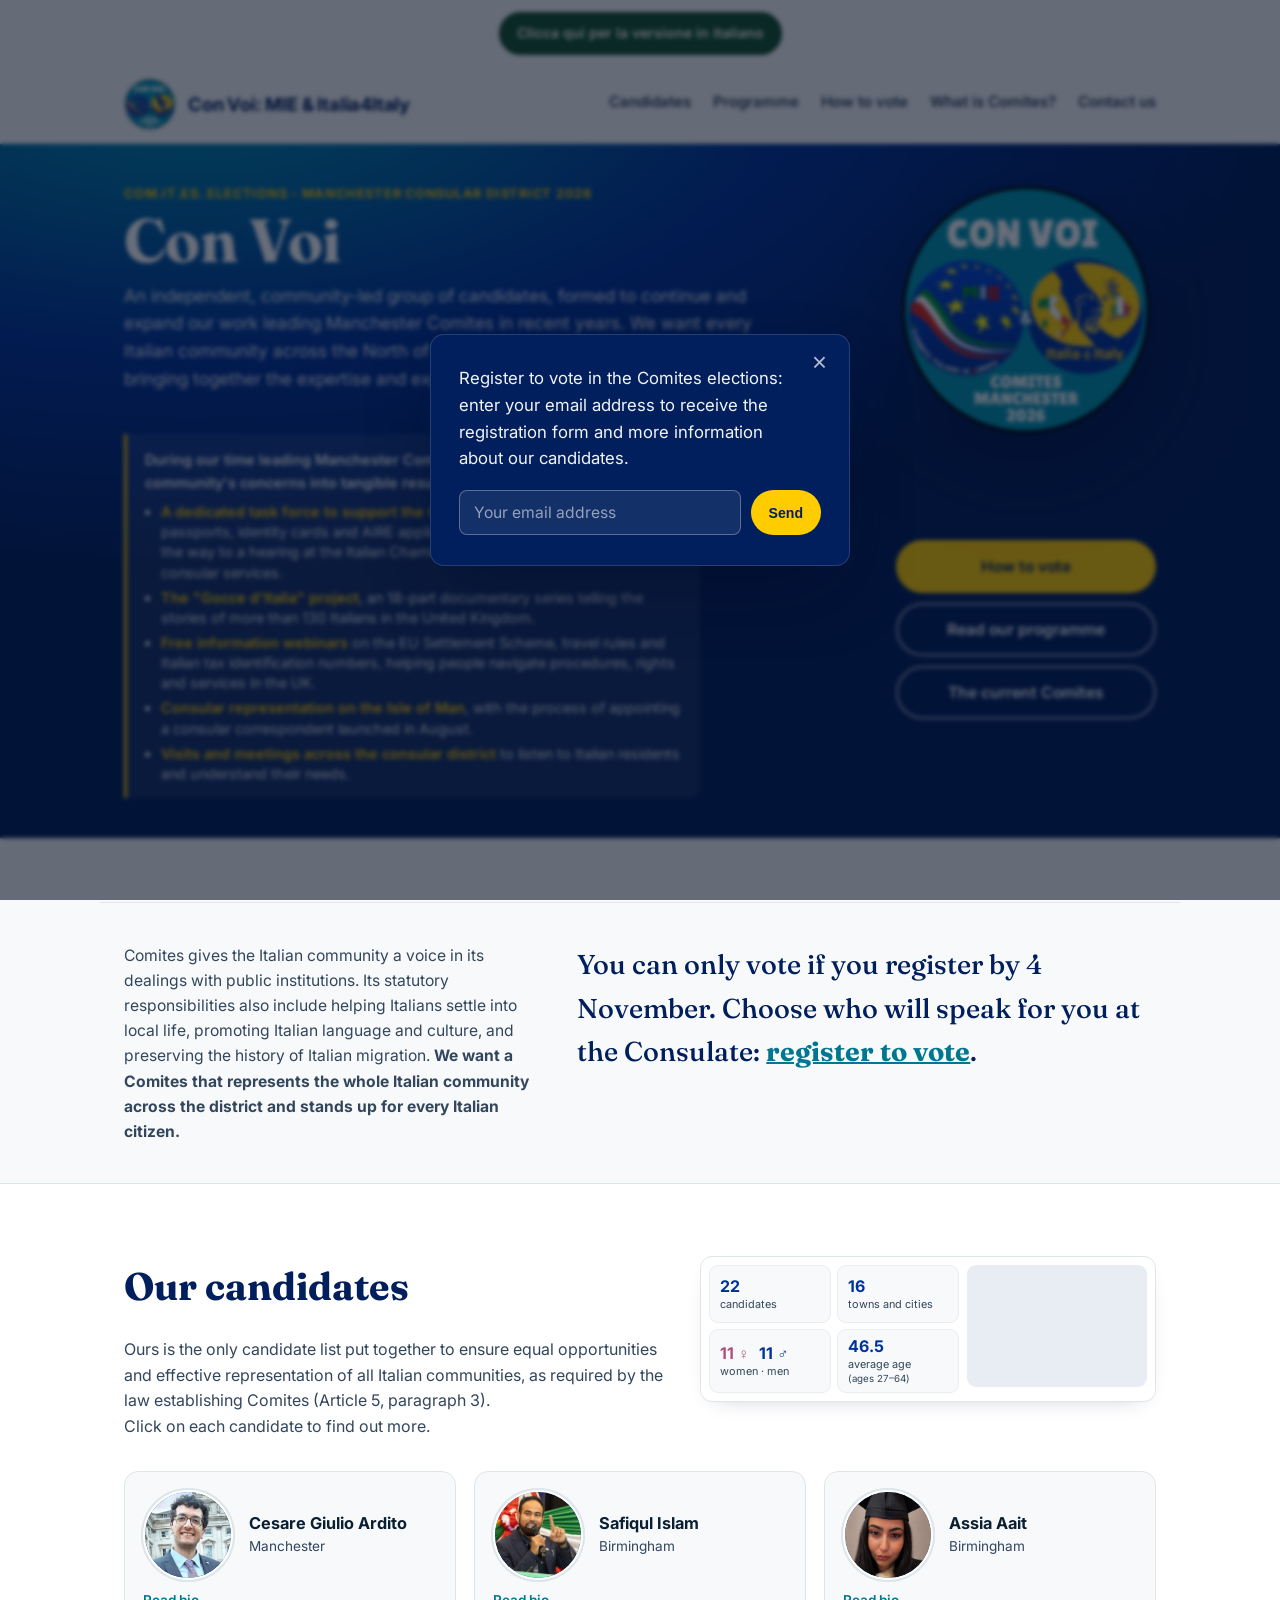
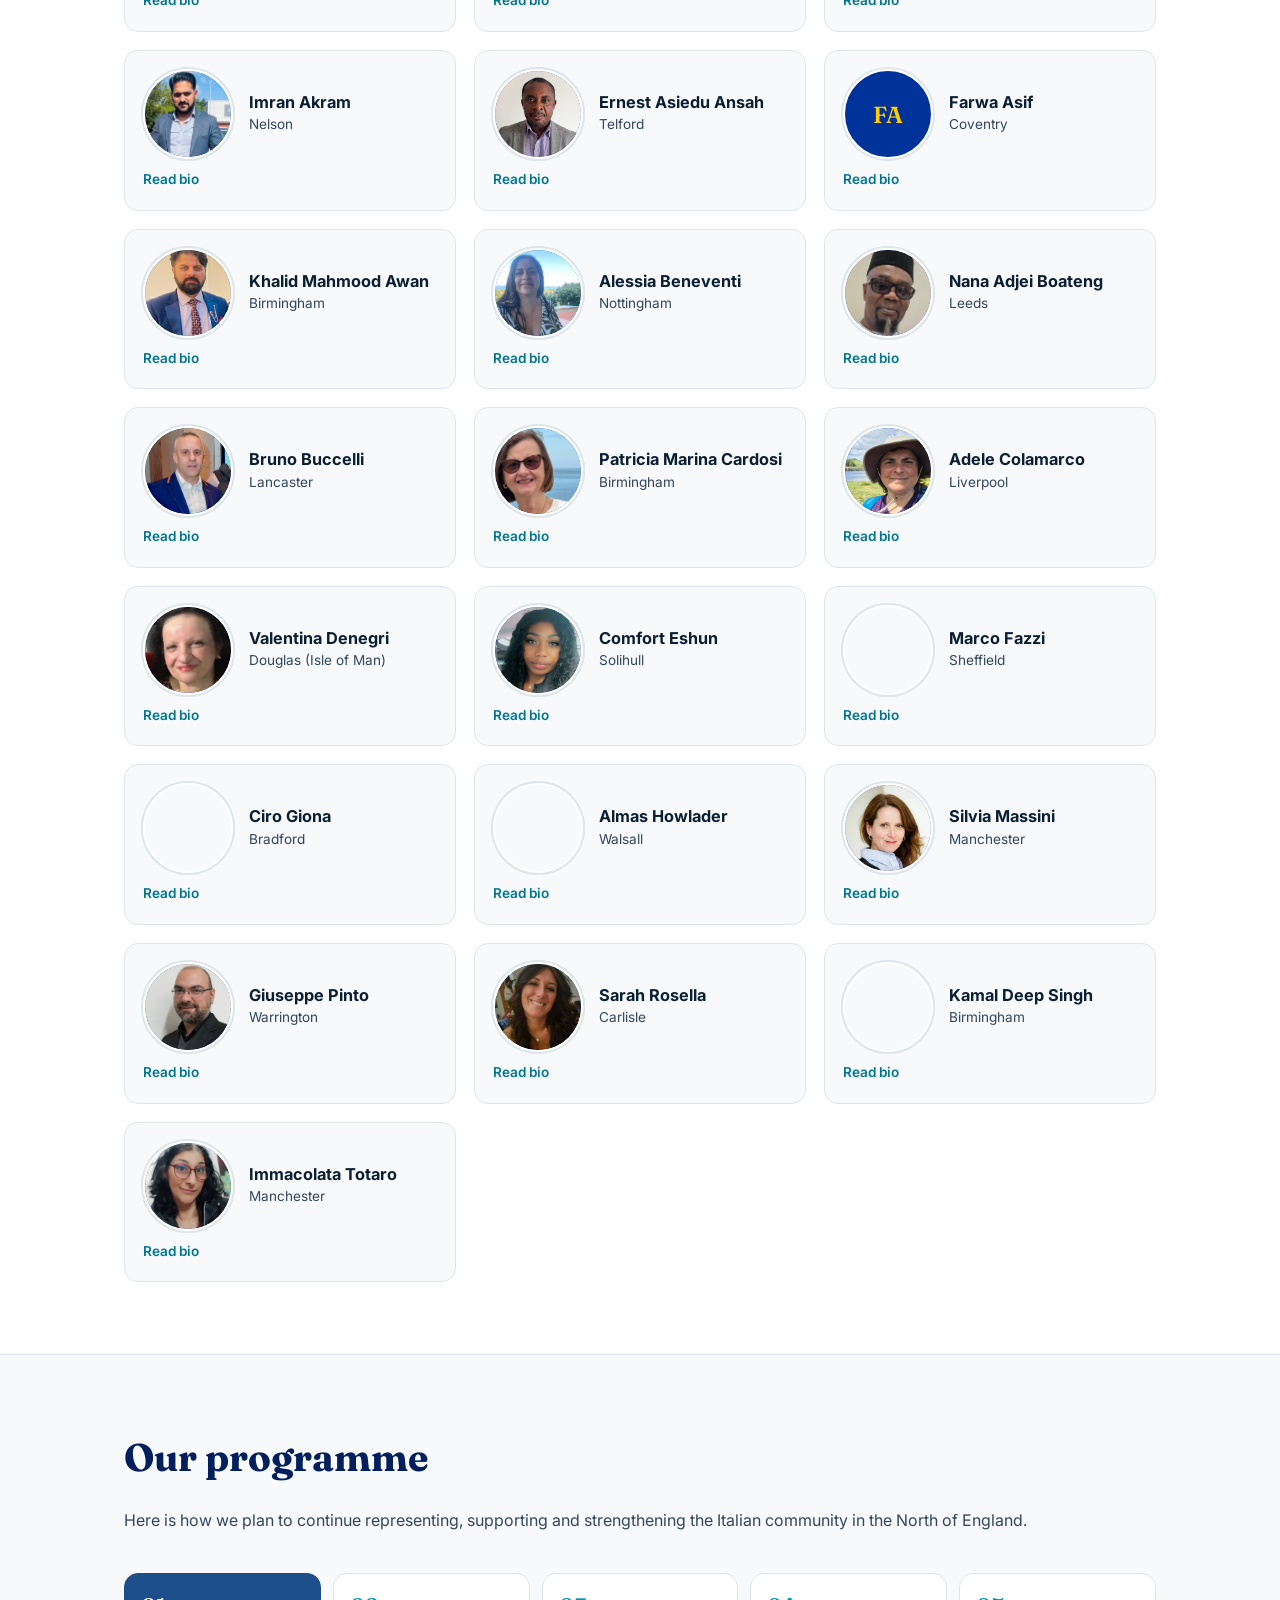
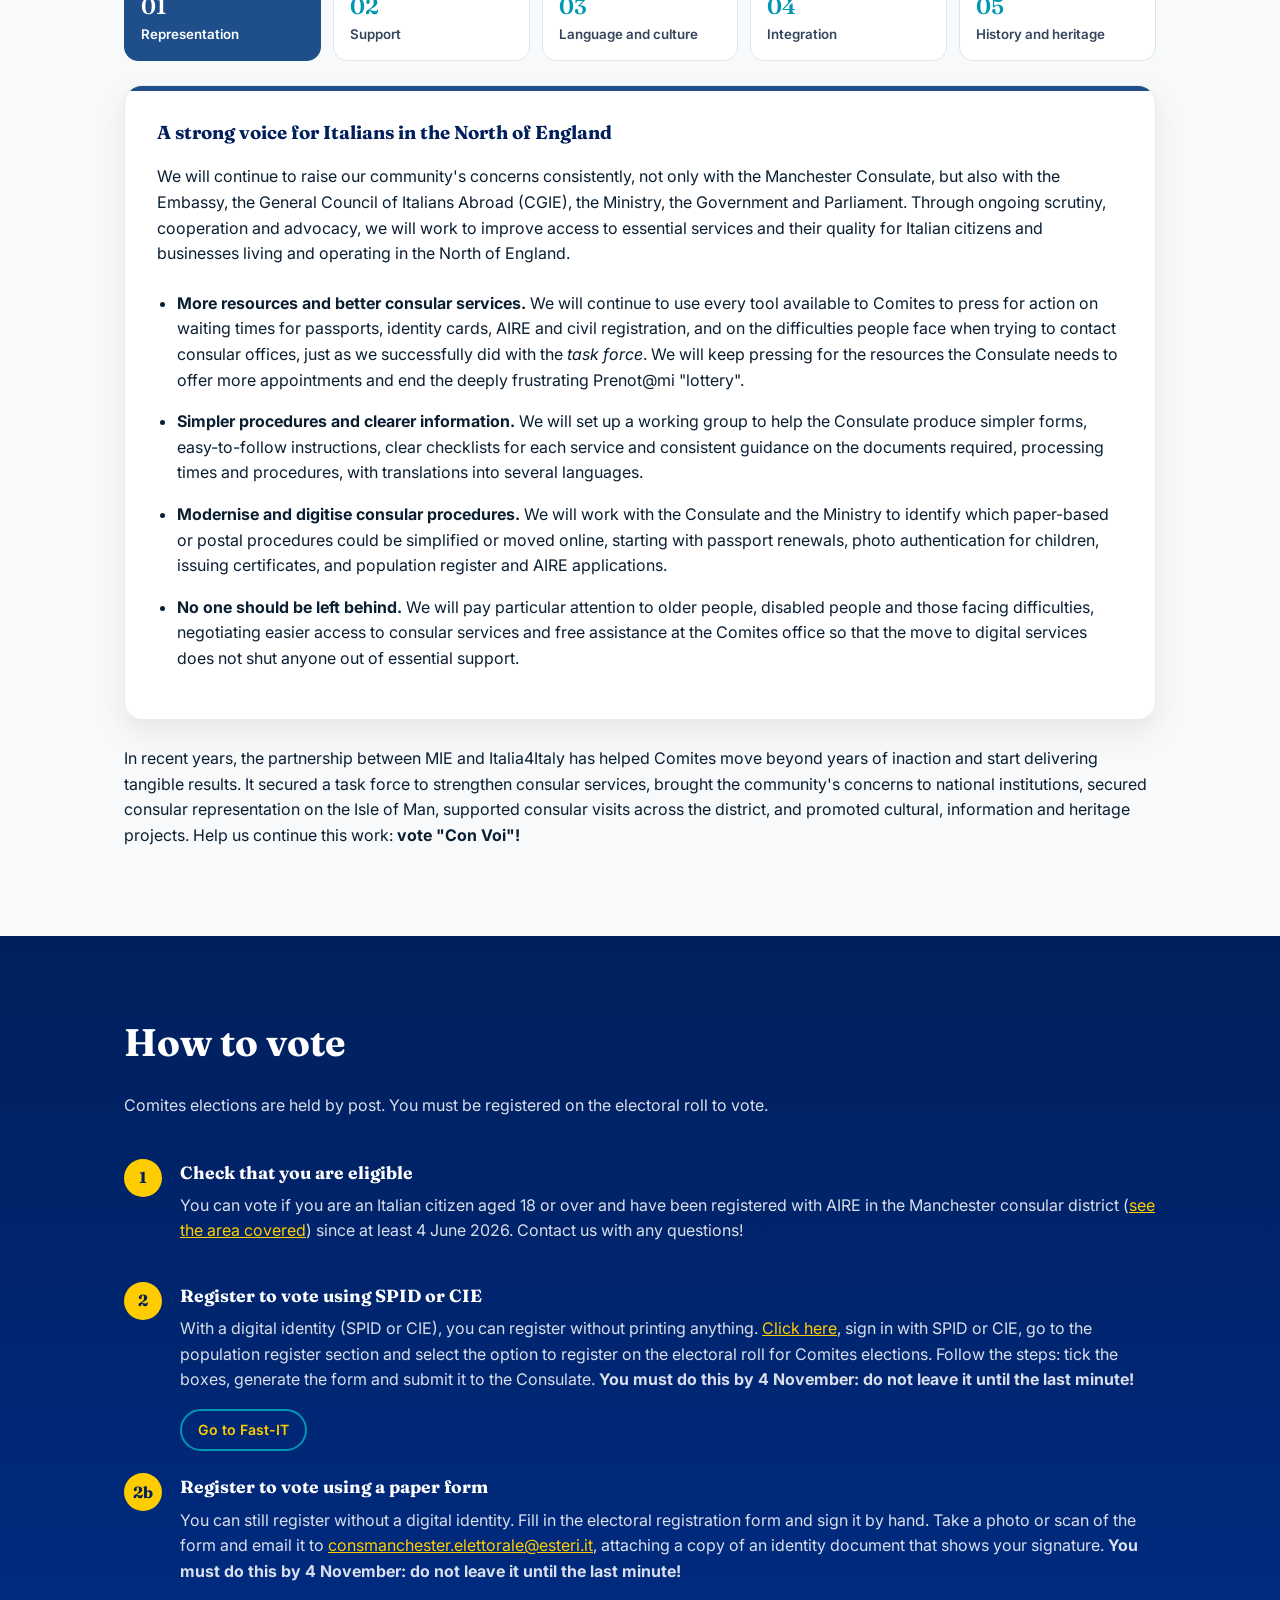
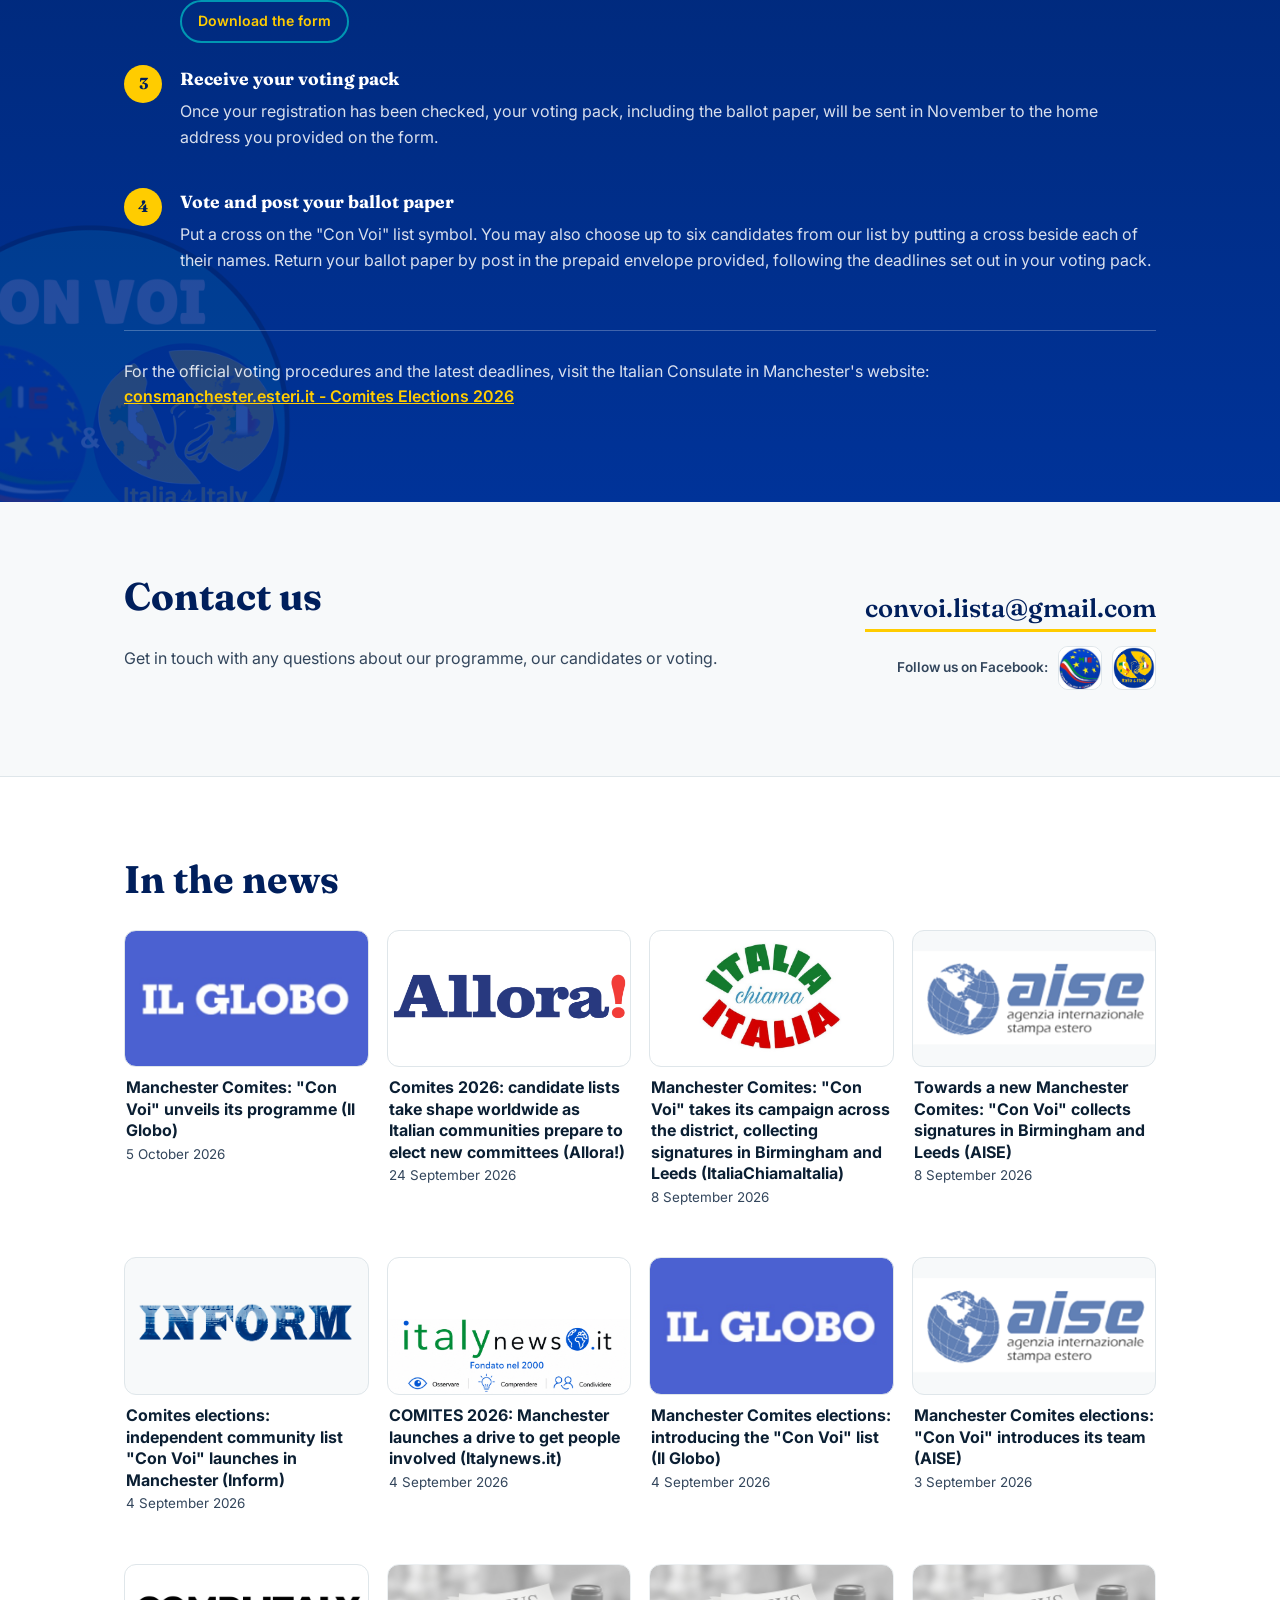
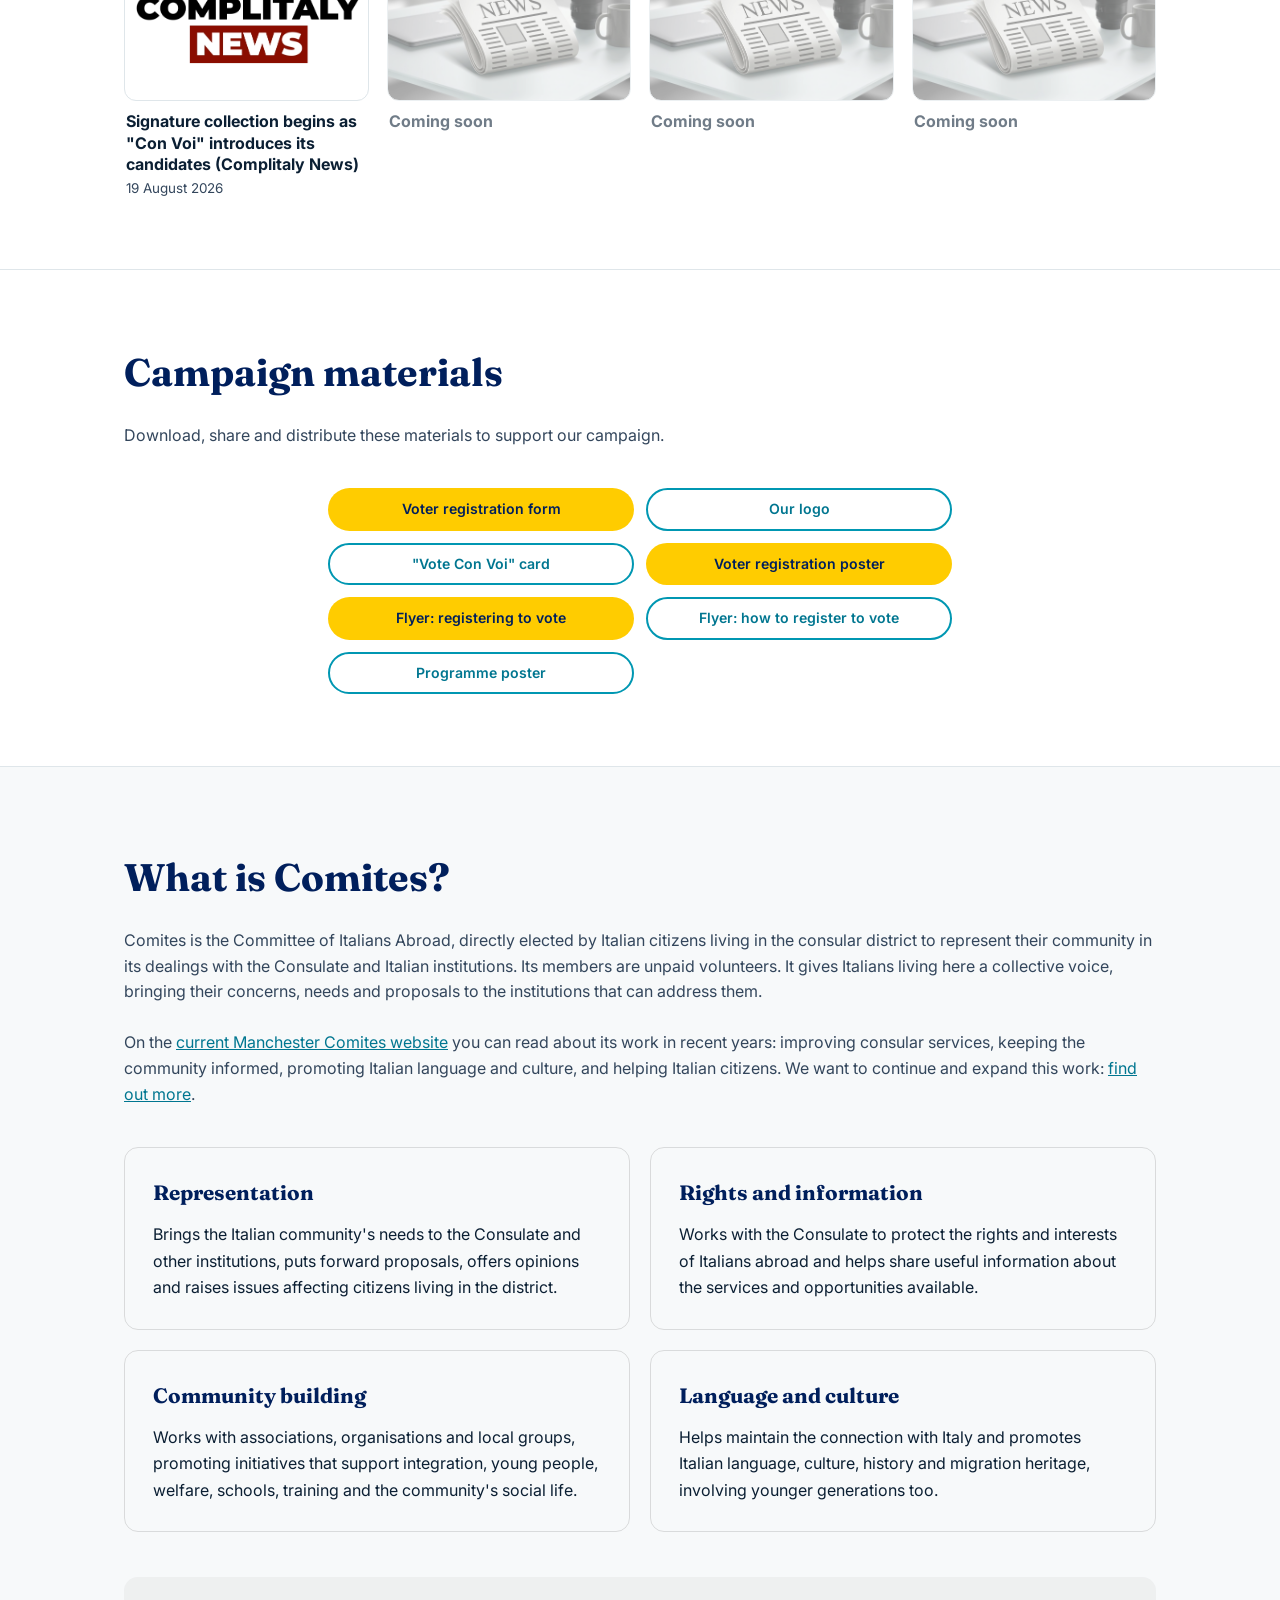
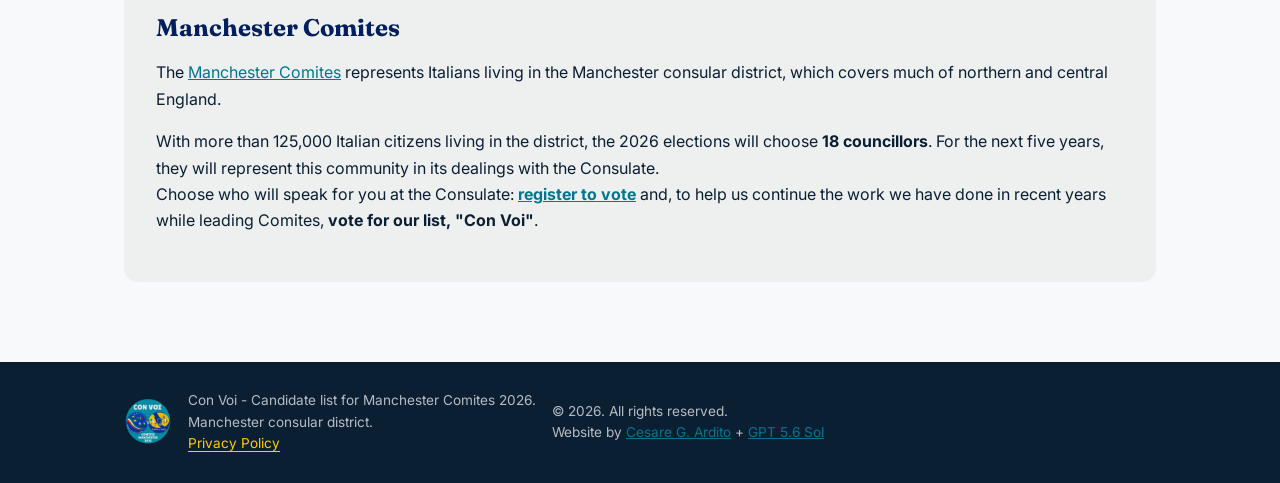
==== commit b6ab26aa: "Add files via upload" ====
--- a/index-en.html
+++ b/index-en.html
@@ -109,7 +109,7 @@
           <p class="hero-record-lead">During our time leading Manchester Comites, we have turned the community's concerns into tangible results:</p>
           <ul class="hero-record-list">
             <li><strong>A dedicated task force to support the Consulate</strong>, tackling delays with passports, identity cards and AIRE applications: a campaign that took us all the way to a hearing at the Italian Chamber of Deputies on the state of consular services.</li>
-            <li><strong>The "Drops of Italy" project</strong>, an 18-part documentary series telling the stories of more than 130 Italians in the United Kingdom.</li>
+            <li><strong>The "Gocce d'Italia" project</strong>, an 18-part documentary series telling the stories of more than 130 Italians in the United Kingdom.</li>
             <li><strong>Free information webinars</strong> on the EU Settlement Scheme, travel rules and Italian tax identification numbers, helping people navigate procedures, rights and services in the UK.</li>
  <li><strong>Consular representation on the Isle of Man</strong>, with the process of appointing a consular correspondent launched in August.</li>
             <li><strong>Visits and meetings across the consular district</strong> to listen to Italian residents and understand their needs.</li>
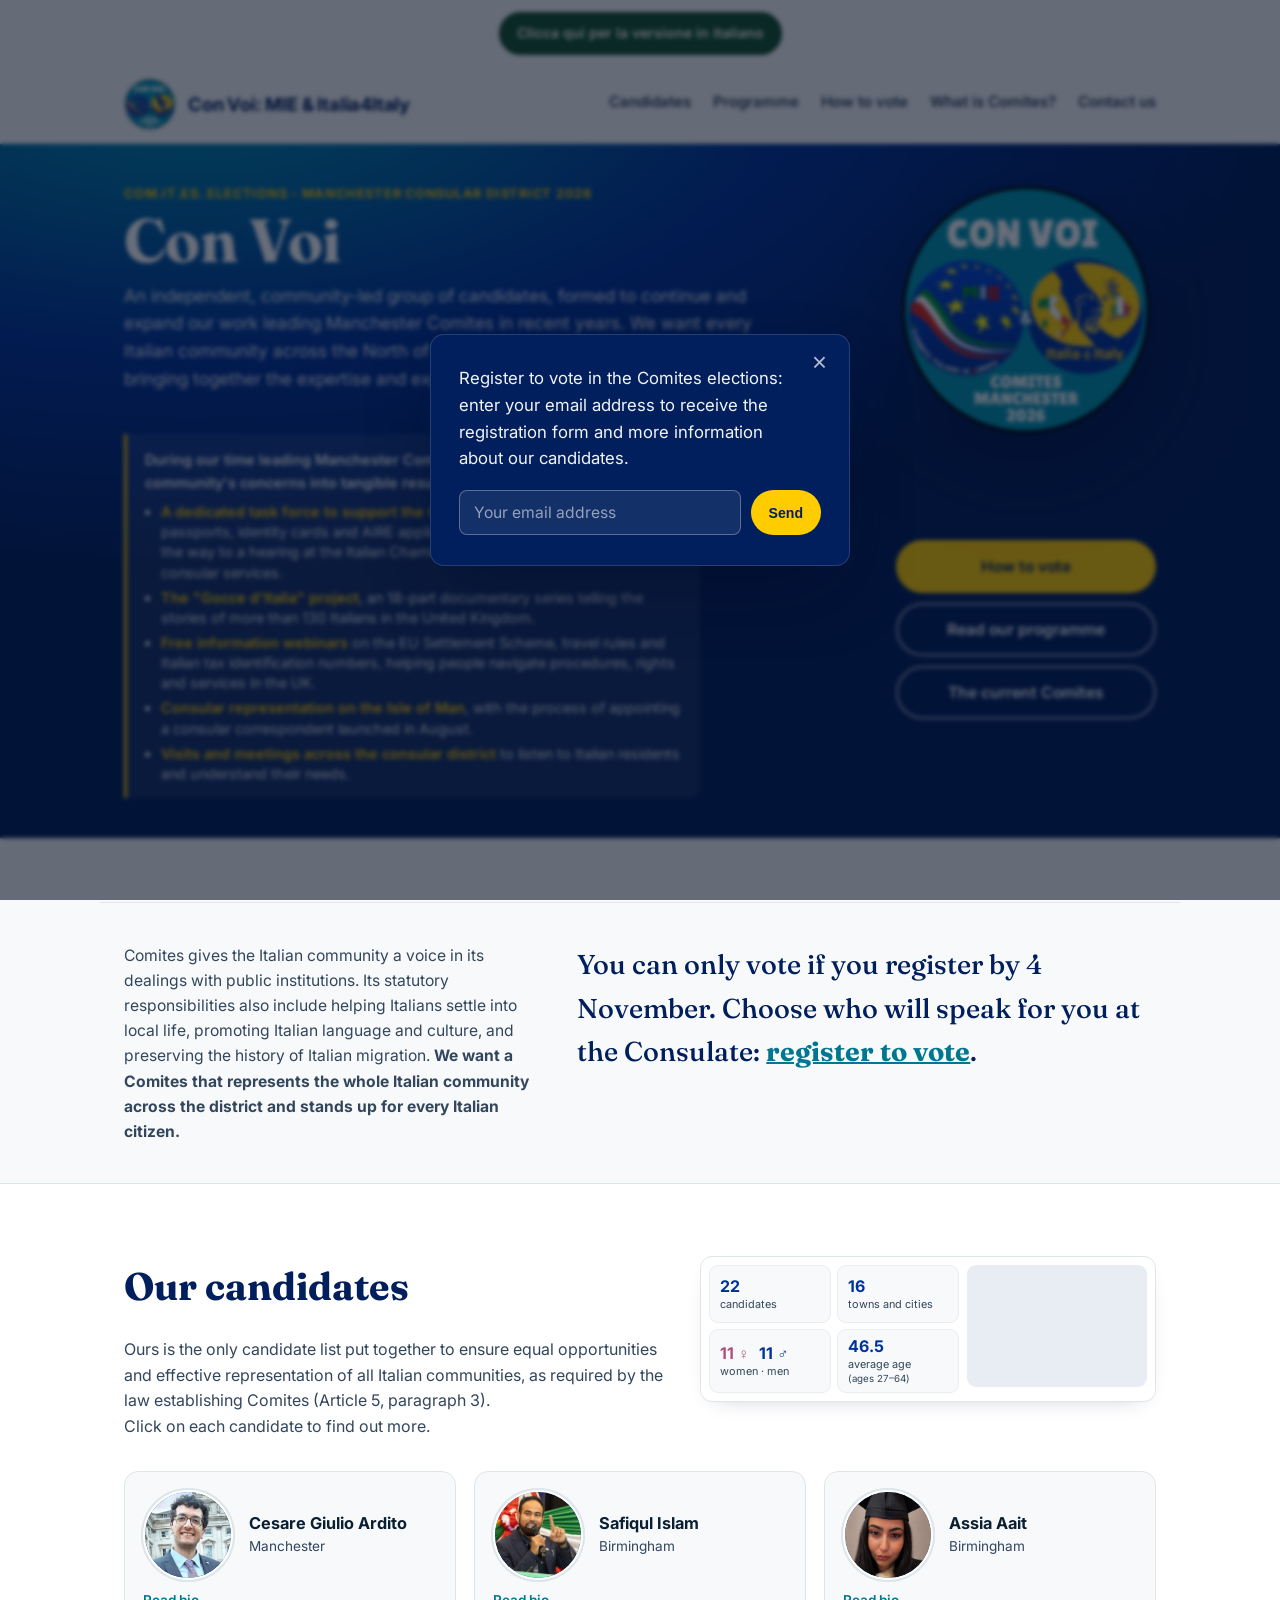
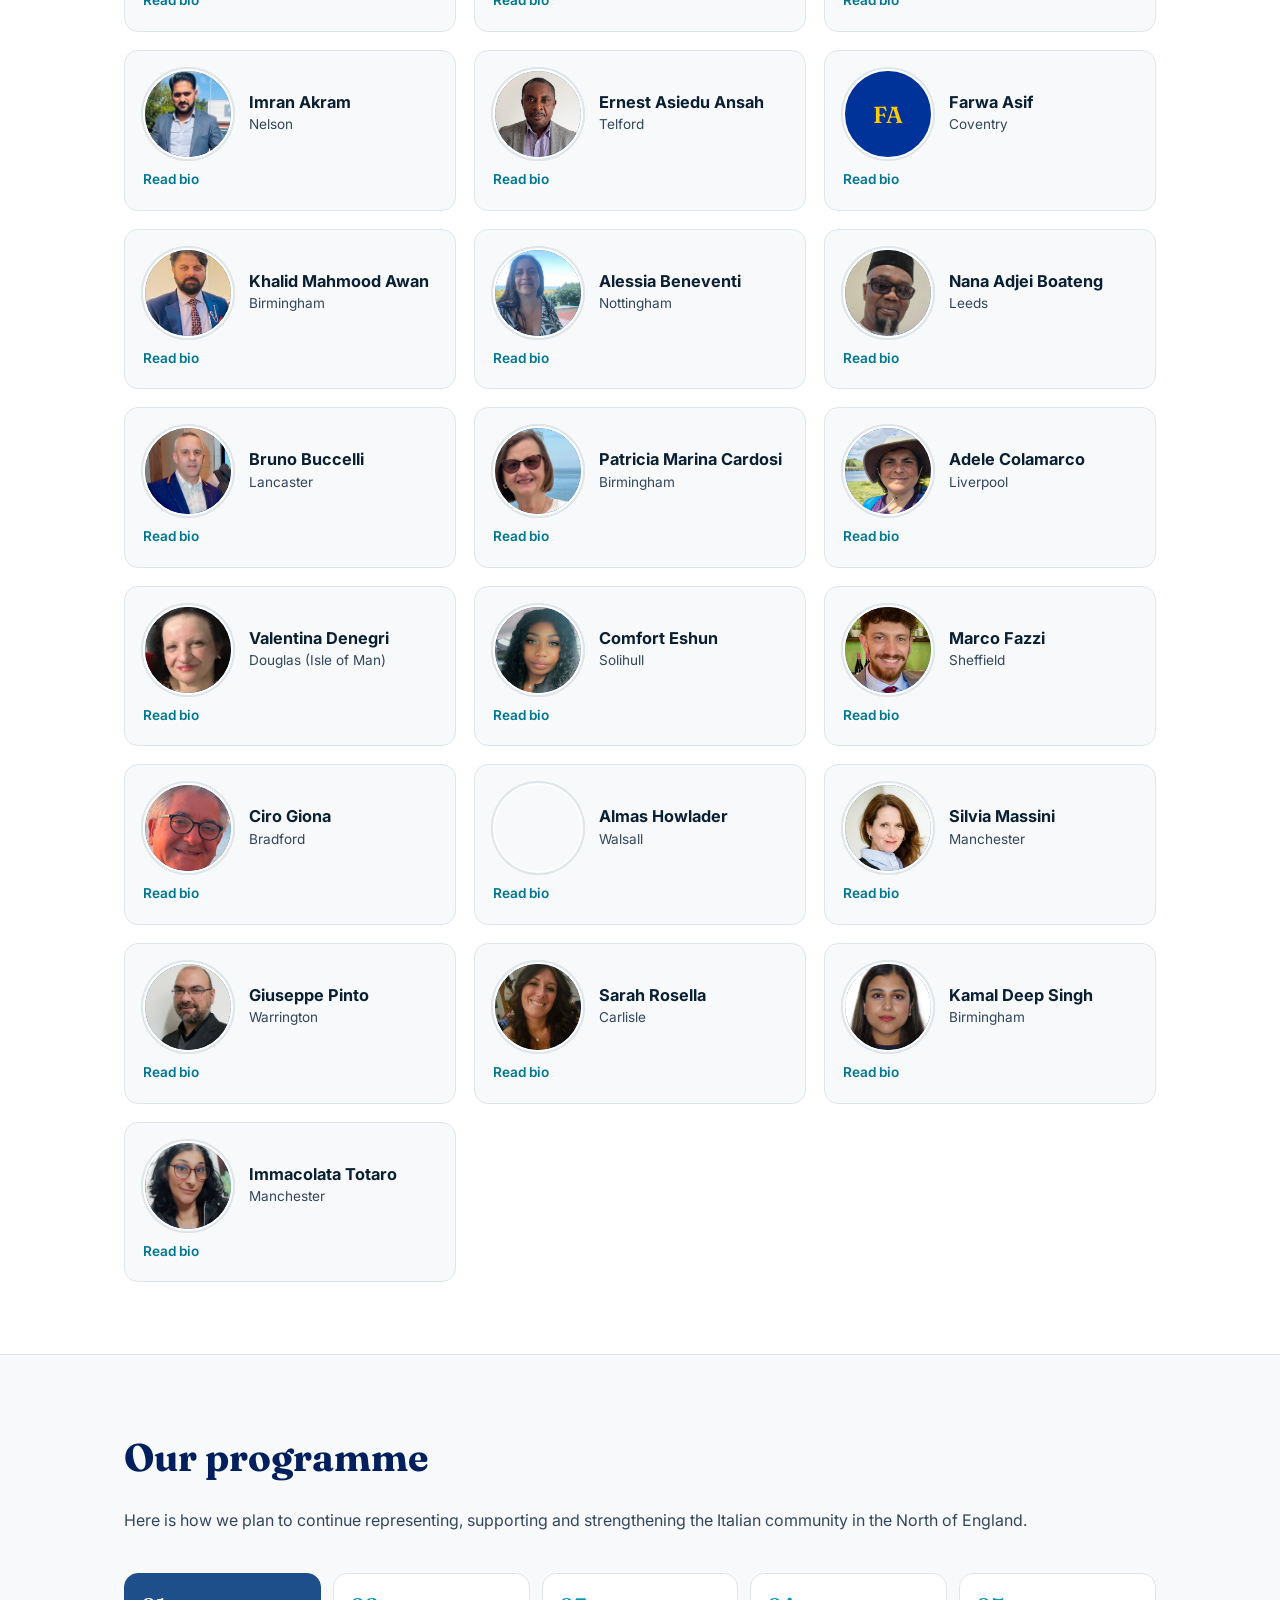
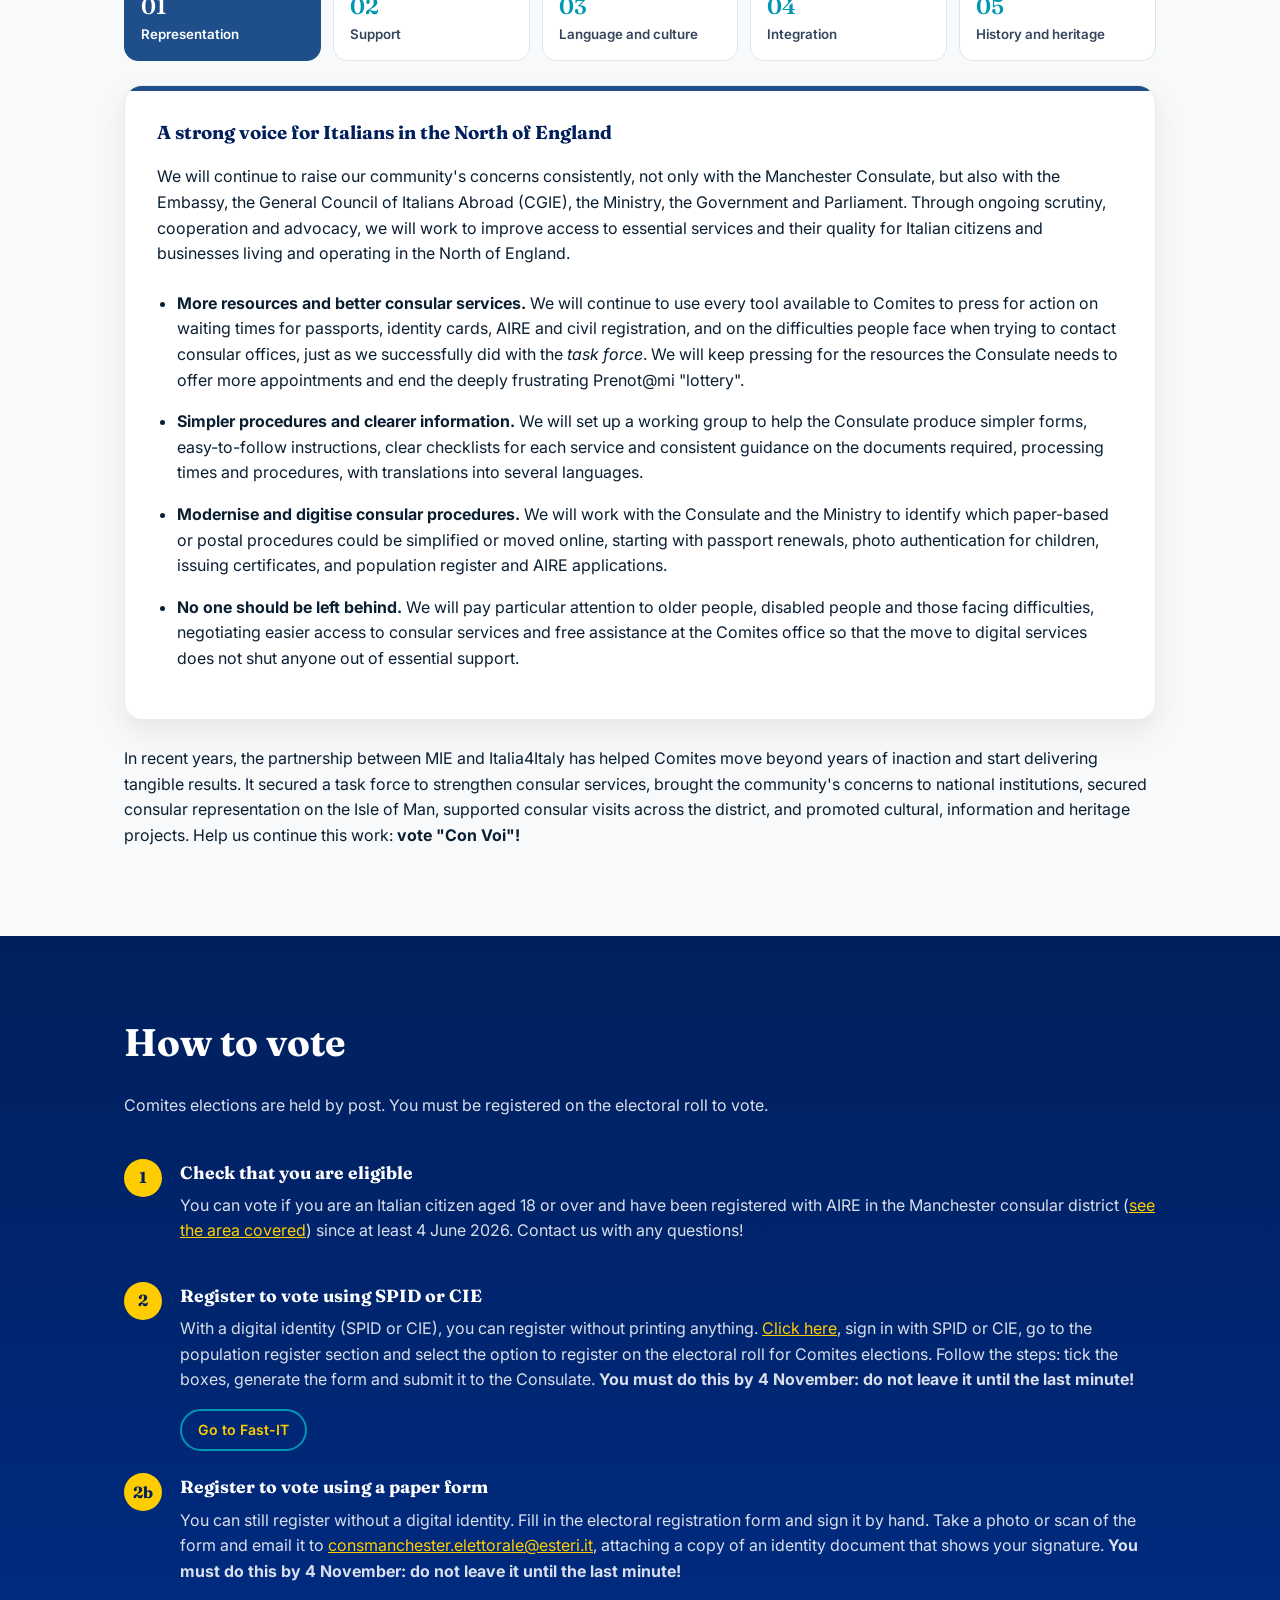
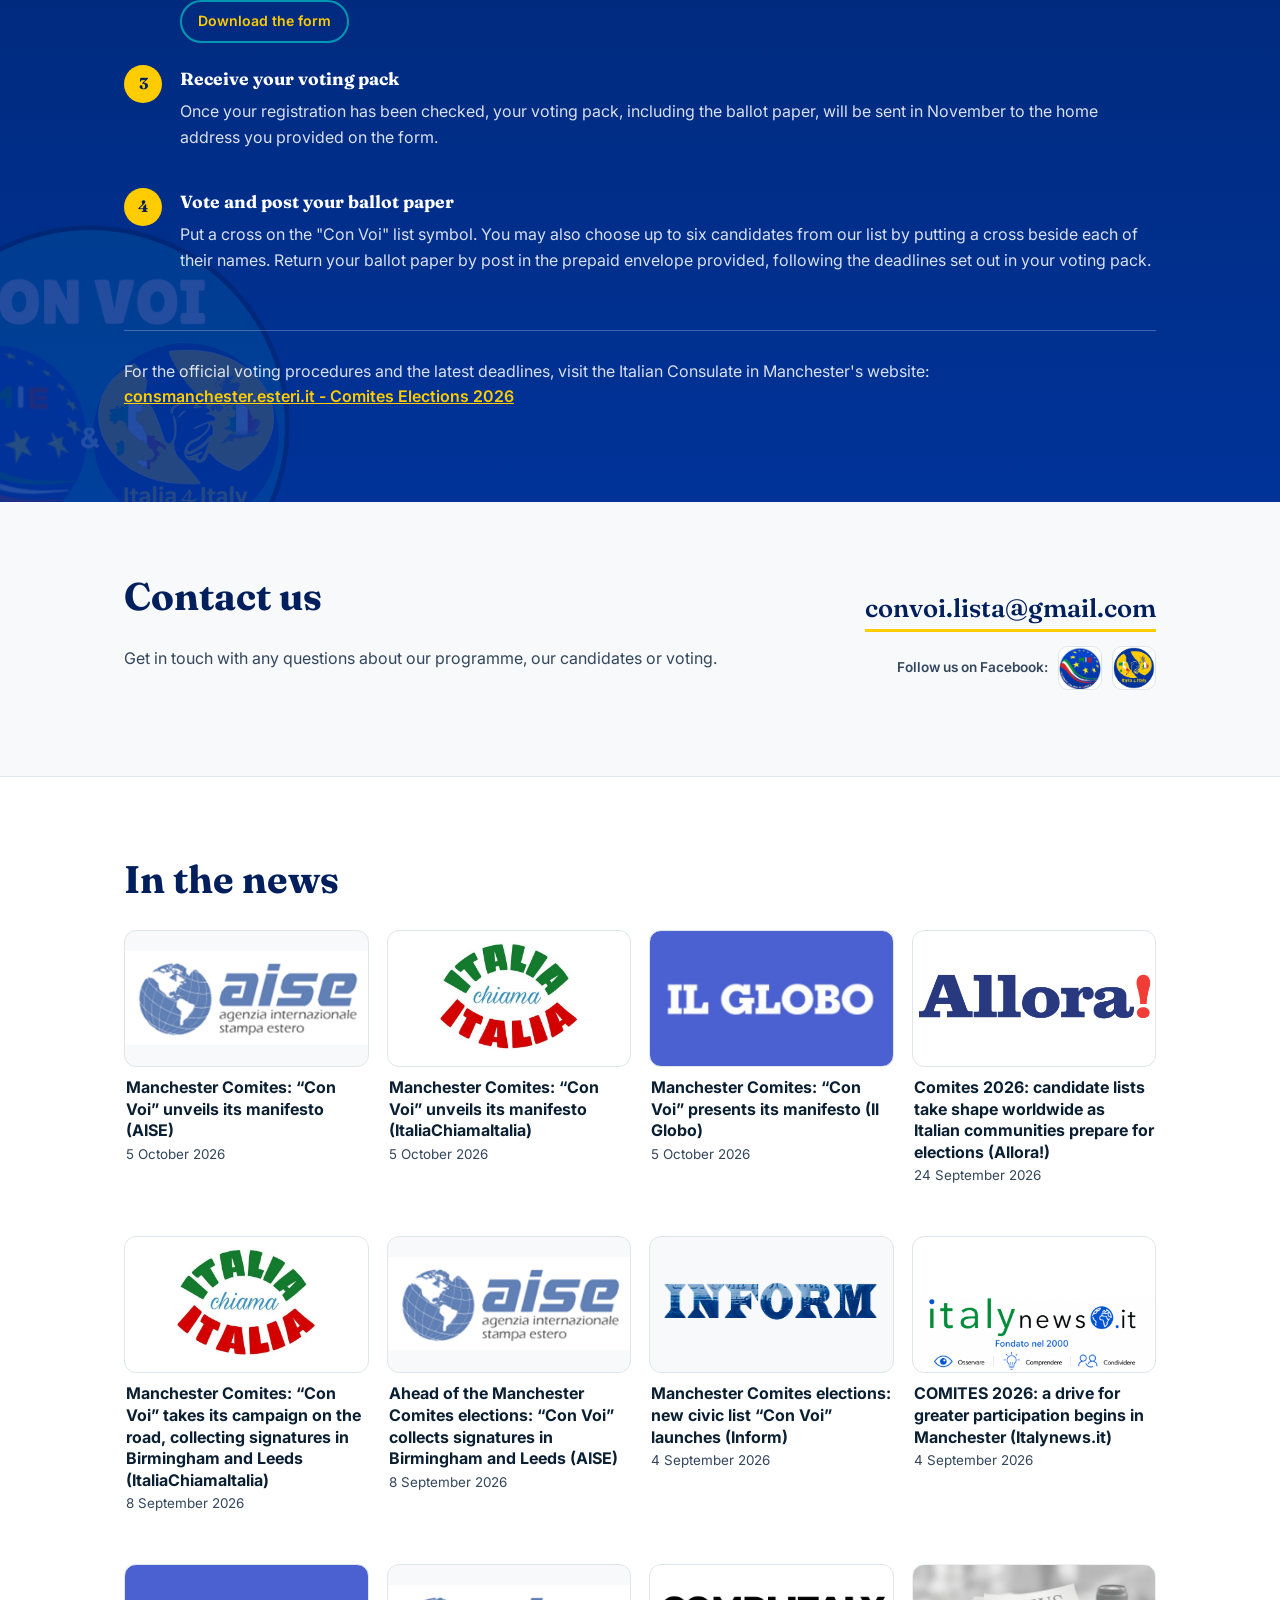
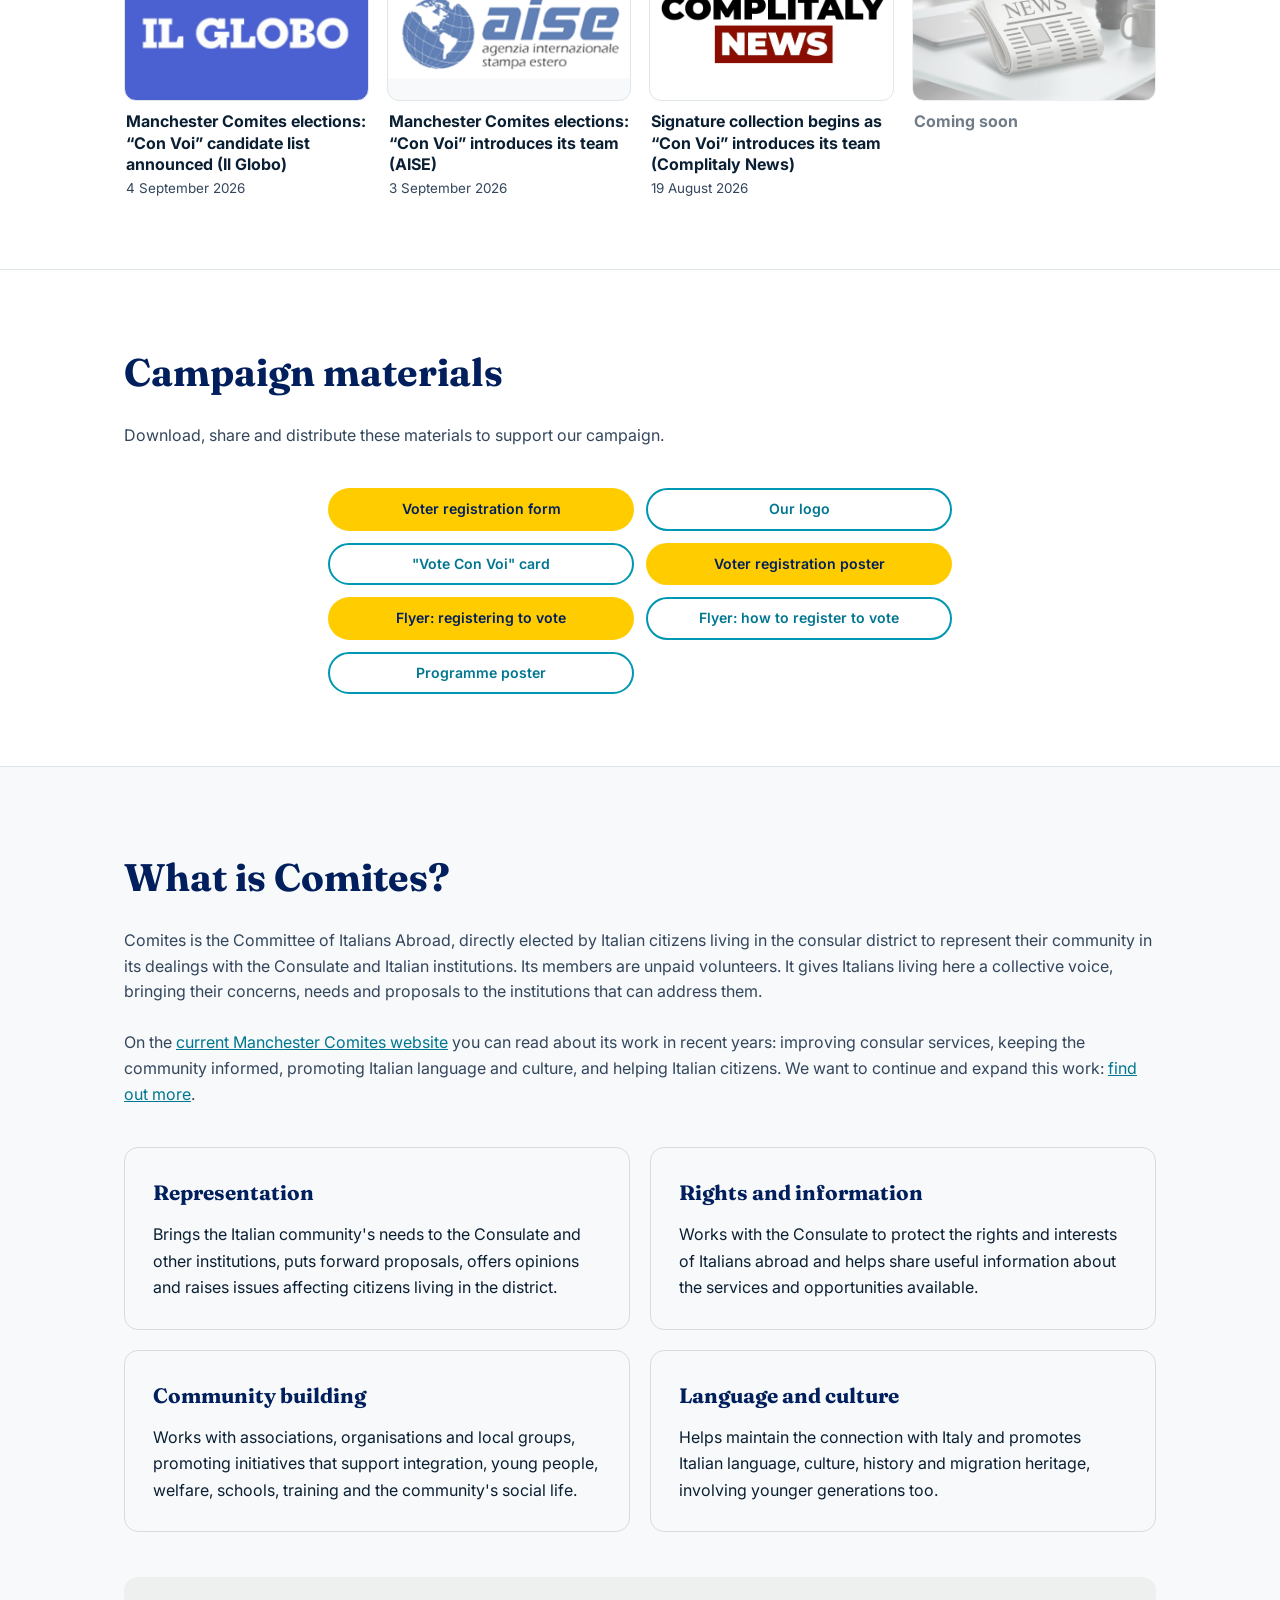
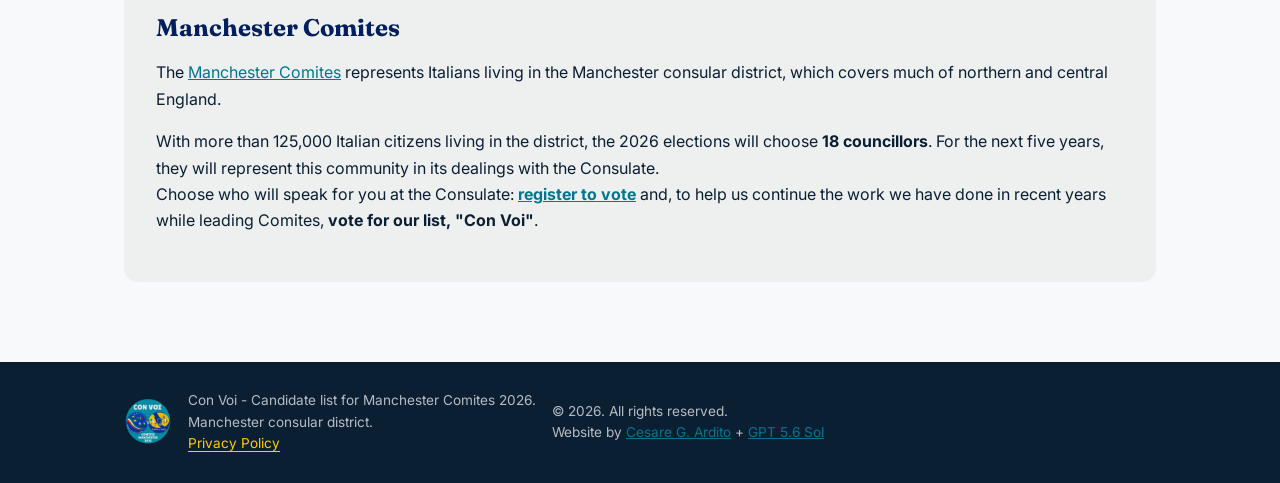
==== commit 833e0536: "Add files via upload" ====
--- a/index-en.html
+++ b/index-en.html
@@ -450,116 +450,120 @@
     </div>
   </section>
 
-  <section id="parlano-di-noi" class="press-section">
-    <div class="wrap">
-      <h2 class="section-title">In the news</h2>
-
-            <div class="press-gallery">
-  
-<a class="press-card" href="https://ilglobo.com/news/comites-manchester-con-voi-presenta-il-programma-152504/" target="_blank" rel="noopener">
-  <div class="press-thumb" style="background-image: url('assets/ilglobo.jpg');" aria-hidden="true"></div>
-  <p class="press-caption">
-    <span>Manchester Comites: "Con Voi" unveils its programme (Il Globo)</span>
-    <time datetime="2026-10-05">5 October 2026</time>
-  </p>
-</a>
-    
- <a class="press-card" href="https://alloranews.com/italiani-nel-mondo/comites-2026-le-liste-prendono-forma-nel-mondo-comunita-italiane-verso-il-rinnovo" target="_blank" rel="noopener">
-  <div class="press-thumb" style="background-image: url('assets/allora.png');" aria-hidden="true"></div>
-  <p class="press-caption">
-    <span>Comites 2026: candidate lists take shape worldwide as Italian communities prepare to elect new committees (Allora!)</span>
-    <time datetime="2026-09-24">24 September 2026</time>
-  </p>
-</a>
-
-     <a class="press-card" href="https://www.italiachiamaitalia.it/comites-manchester-con-voi-birmingham-leeds-firme/" target="_blank" rel="noopener">
-  <div class="press-thumb" style="background-image: url('assets/italiachiamaitalia.jpg');" aria-hidden="true"></div>
-  <p class="press-caption">
-    <span>Manchester Comites: "Con Voi" takes its campaign across the district, collecting signatures in Birmingham and Leeds (ItaliaChiamaItalia)</span>
-    <time datetime="2026-09-08">8 September 2026</time>
-  </p>
-</a>
-
-
-     <a class="press-card" href="https://www.aise.it/comitescgie/verso-il-nuovo-comites-di-manchester-la-lista-con-voi-a-birmingham-e-leeds-per-la-raccolta-firme/236788/143" target="_blank" rel="noopener">
-  <div class="press-thumb" style="background-image: url('assets/aise.jpg');" aria-hidden="true"></div>
-  <p class="press-caption">
-    <span>Towards a new Manchester Comites: "Con Voi" collects signatures in Birmingham and Leeds (AISE)</span>
-    <time datetime="2026-09-08">8 September 2026</time>
-  </p>
-</a>
-
-
-
-
-    
-</div>
-<br><br>
-<div class="press-gallery">
-
-<a class="press-card" href="https://comunicazioneinform.it/elezioni-comites-manchester-nasce-la-lista-civica-con-voi/" target="_blank" rel="noopener">
-  <div class="press-thumb" style="background-image: url('assets/comunica.png');" aria-hidden="true"></div>
-  <p class="press-caption">
-    <span>Comites elections: independent community list "Con Voi" launches in Manchester (Inform)</span>
-    <time datetime="2026-09-04">4 September 2026</time>
-  </p>
-</a>
-
-   <a class="press-card" href="https://italynews.it/attualita/2026/09/04/comites-2026-a-manchester-parte-la-sfida-della-partecipazione-128648.html" target="_blank" rel="noopener">
-  <div class="press-thumb" style="background-image: url('assets/italynews.png');" aria-hidden="true"></div>
-  <p class="press-caption">
-    <span>COMITES 2026: Manchester launches a drive to get people involved (Italynews.it)</span>
-    <time datetime="2026-09-04">4 September 2026</time>
-  </p>
-</a>
-     <a class="press-card" href="https://ilglobo.com/news/elezioni-comites-di-manchester-presentata-la-lista-con-voi-151056/" target="_blank" rel="noopener">
-  <div class="press-thumb" style="background-image: url('assets/ilglobo.jpg');" aria-hidden="true"></div>
-  <p class="press-caption">
-    <span>Manchester Comites elections: introducing the "Con Voi" list (Il Globo)</span>
-    <time datetime="2026-09-04">4 September 2026</time>
-  </p>
-</a>
-
-
-<a class="press-card" href="https://www.aise.it/comitescgie/elezioni-comites-manchester-la-lista-con-voi-presenta-la-sua-squadra/236638/119" target="_blank" rel="noopener">
-  <div class="press-thumb" style="background-image: url('assets/aise.jpg');" aria-hidden="true"></div>
-  <p class="press-caption">
-    <span>Manchester Comites elections: "Con Voi" introduces its team (AISE)</span>
-    <time datetime="2026-09-03">3 September 2026</time>
-  </p>
-</a>
-     </div>  
-
-
-<br><br>
+<section id="parlano-di-noi" class="press-section">
+  <div class="wrap">
+    <h2 class="section-title">In the news</h2>
 
     <div class="press-gallery">
-  <a class="press-card" href="https://www.complitaly.uk/notizie/com-it-es-al-via-la-raccolta-firme-lista-con-voi-si-presenta" target="_blank" rel="noopener">
-  <div class="press-thumb" style="background-image: url('assets/complitaly.png');" aria-hidden="true"></div>
-  <p class="press-caption">
-    <span>Signature collection begins as "Con Voi" introduces its candidates (Complitaly News)</span>
-    <time datetime="2026-08-19">19 August 2026</time>
-  </p>
-</a>
-
-
-<article class="press-card press-placeholder">
-          <div class="press-thumb" aria-hidden="true"></div>
-          <p class="press-caption"><span>Coming soon</span><time></time></p>
-        </article>
- <article class="press-card press-placeholder">
-          <div class="press-thumb" aria-hidden="true"></div>
-          <p class="press-caption"><span>Coming soon</span><time></time></p>
-        </article>
- <article class="press-card press-placeholder">
-          <div class="press-thumb" aria-hidden="true"></div>
-          <p class="press-caption"><span>Coming soon</span><time></time></p>
-        </article>
-
-      </div>
-    </div>
-
-  </section>
+
+      <a class="press-card" href="https://www.aise.it/" target="_blank" rel="noopener">
+        <div class="press-thumb" style="background-image: url('assets/aise.jpg');" aria-hidden="true"></div>
+        <p class="press-caption">
+          <span>Manchester Comites: “Con Voi” unveils its manifesto (AISE)</span>
+          <time datetime="2026-10-05">5 October 2026</time>
+        </p>
+      </a>
+
+      <a class="press-card" href="https://www.italiachiamaitalia.it/regno-unito-comites-manchester-la-lista-con-voi-presenta-il-proprio-programma/" target="_blank" rel="noopener">
+        <div class="press-thumb" style="background-image: url('assets/italiachiamaitalia.jpg');" aria-hidden="true"></div>
+        <p class="press-caption">
+          <span>Manchester Comites: “Con Voi” unveils its manifesto (ItaliaChiamaItalia)</span>
+          <time datetime="2026-10-05">5 October 2026</time>
+        </p>
+      </a>
+
+      <a class="press-card" href="https://ilglobo.com/news/comites-manchester-con-voi-presenta-il-programma-152504/" target="_blank" rel="noopener">
+        <div class="press-thumb" style="background-image: url('assets/ilglobo.jpg');" aria-hidden="true"></div>
+        <p class="press-caption">
+          <span>Manchester Comites: “Con Voi” presents its manifesto (Il Globo)</span>
+          <time datetime="2026-10-05">5 October 2026</time>
+        </p>
+      </a>
+
+      <a class="press-card" href="https://alloranews.com/italiani-nel-mondo/comites-2026-le-liste-prendono-forma-nel-mondo-comunita-italiane-verso-il-rinnovo" target="_blank" rel="noopener">
+        <div class="press-thumb" style="background-image: url('assets/allora.png');" aria-hidden="true"></div>
+        <p class="press-caption">
+          <span>Comites 2026: candidate lists take shape worldwide as Italian communities prepare for elections (Allora!)</span>
+          <time datetime="2026-09-24">24 September 2026</time>
+        </p>
+      </a>
+
+    </div>
+
+    <br><br>
+
+    <div class="press-gallery">
+
+      <a class="press-card" href="https://www.italiachiamaitalia.it/comites-manchester-con-voi-birmingham-leeds-firme/" target="_blank" rel="noopener">
+        <div class="press-thumb" style="background-image: url('assets/italiachiamaitalia.jpg');" aria-hidden="true"></div>
+        <p class="press-caption">
+          <span>Manchester Comites: “Con Voi” takes its campaign on the road, collecting signatures in Birmingham and Leeds (ItaliaChiamaItalia)</span>
+          <time datetime="2026-09-08">8 September 2026</time>
+        </p>
+      </a>
+
+      <a class="press-card" href="https://www.aise.it/comitescgie/verso-il-nuovo-comites-di-manchester-la-lista-con-voi-a-birmingham-e-leeds-per-la-raccolta-firme/236788/143" target="_blank" rel="noopener">
+        <div class="press-thumb" style="background-image: url('assets/aise.jpg');" aria-hidden="true"></div>
+        <p class="press-caption">
+          <span>Ahead of the Manchester Comites elections: “Con Voi” collects signatures in Birmingham and Leeds (AISE)</span>
+          <time datetime="2026-09-08">8 September 2026</time>
+        </p>
+      </a>
+
+      <a class="press-card" href="https://comunicazioneinform.it/elezioni-comites-manchester-nasce-la-lista-civica-con-voi/" target="_blank" rel="noopener">
+        <div class="press-thumb" style="background-image: url('assets/comunica.png');" aria-hidden="true"></div>
+        <p class="press-caption">
+          <span>Manchester Comites elections: new civic list “Con Voi” launches (Inform)</span>
+          <time datetime="2026-09-04">4 September 2026</time>
+        </p>
+      </a>
+
+      <a class="press-card" href="https://italynews.it/attualita/2026/09/04/comites-2026-a-manchester-parte-la-sfida-della-partecipazione-128648.html" target="_blank" rel="noopener">
+        <div class="press-thumb" style="background-image: url('assets/italynews.png');" aria-hidden="true"></div>
+        <p class="press-caption">
+          <span>COMITES 2026: a drive for greater participation begins in Manchester (Italynews.it)</span>
+          <time datetime="2026-09-04">4 September 2026</time>
+        </p>
+      </a>
+
+    </div>
+
+    <br><br>
+
+    <div class="press-gallery">
+
+      <a class="press-card" href="https://ilglobo.com/news/elezioni-comites-di-manchester-presentata-la-lista-con-voi-151056/" target="_blank" rel="noopener">
+        <div class="press-thumb" style="background-image: url('assets/ilglobo.jpg');" aria-hidden="true"></div>
+        <p class="press-caption">
+          <span>Manchester Comites elections: “Con Voi” candidate list announced (Il Globo)</span>
+          <time datetime="2026-09-04">4 September 2026</time>
+        </p>
+      </a>
+
+      <a class="press-card" href="https://www.aise.it/comitescgie/elezioni-comites-manchester-la-lista-con-voi-presenta-la-sua-squadra/236638/119" target="_blank" rel="noopener">
+        <div class="press-thumb" style="background-image: url('assets/aise.jpg');" aria-hidden="true"></div>
+        <p class="press-caption">
+          <span>Manchester Comites elections: “Con Voi” introduces its team (AISE)</span>
+          <time datetime="2026-09-03">3 September 2026</time>
+        </p>
+      </a>
+
+      <a class="press-card" href="https://www.complitaly.uk/notizie/com-it-es-al-via-la-raccolta-firme-lista-con-voi-si-presenta" target="_blank" rel="noopener">
+        <div class="press-thumb" style="background-image: url('assets/complitaly.png');" aria-hidden="true"></div>
+        <p class="press-caption">
+          <span>Signature collection begins as “Con Voi” introduces its team (Complitaly News)</span>
+          <time datetime="2026-08-19">19 August 2026</time>
+        </p>
+      </a>
+
+      <article class="press-card press-placeholder">
+        <div class="press-thumb" aria-hidden="true"></div>
+        <p class="press-caption"><span>Coming soon</span><time></time></p>
+      </article>
+
+    </div>
+  </div>
+</section>
 
   <section id="materiali" class="materiali candidati">
     <div class="wrap">
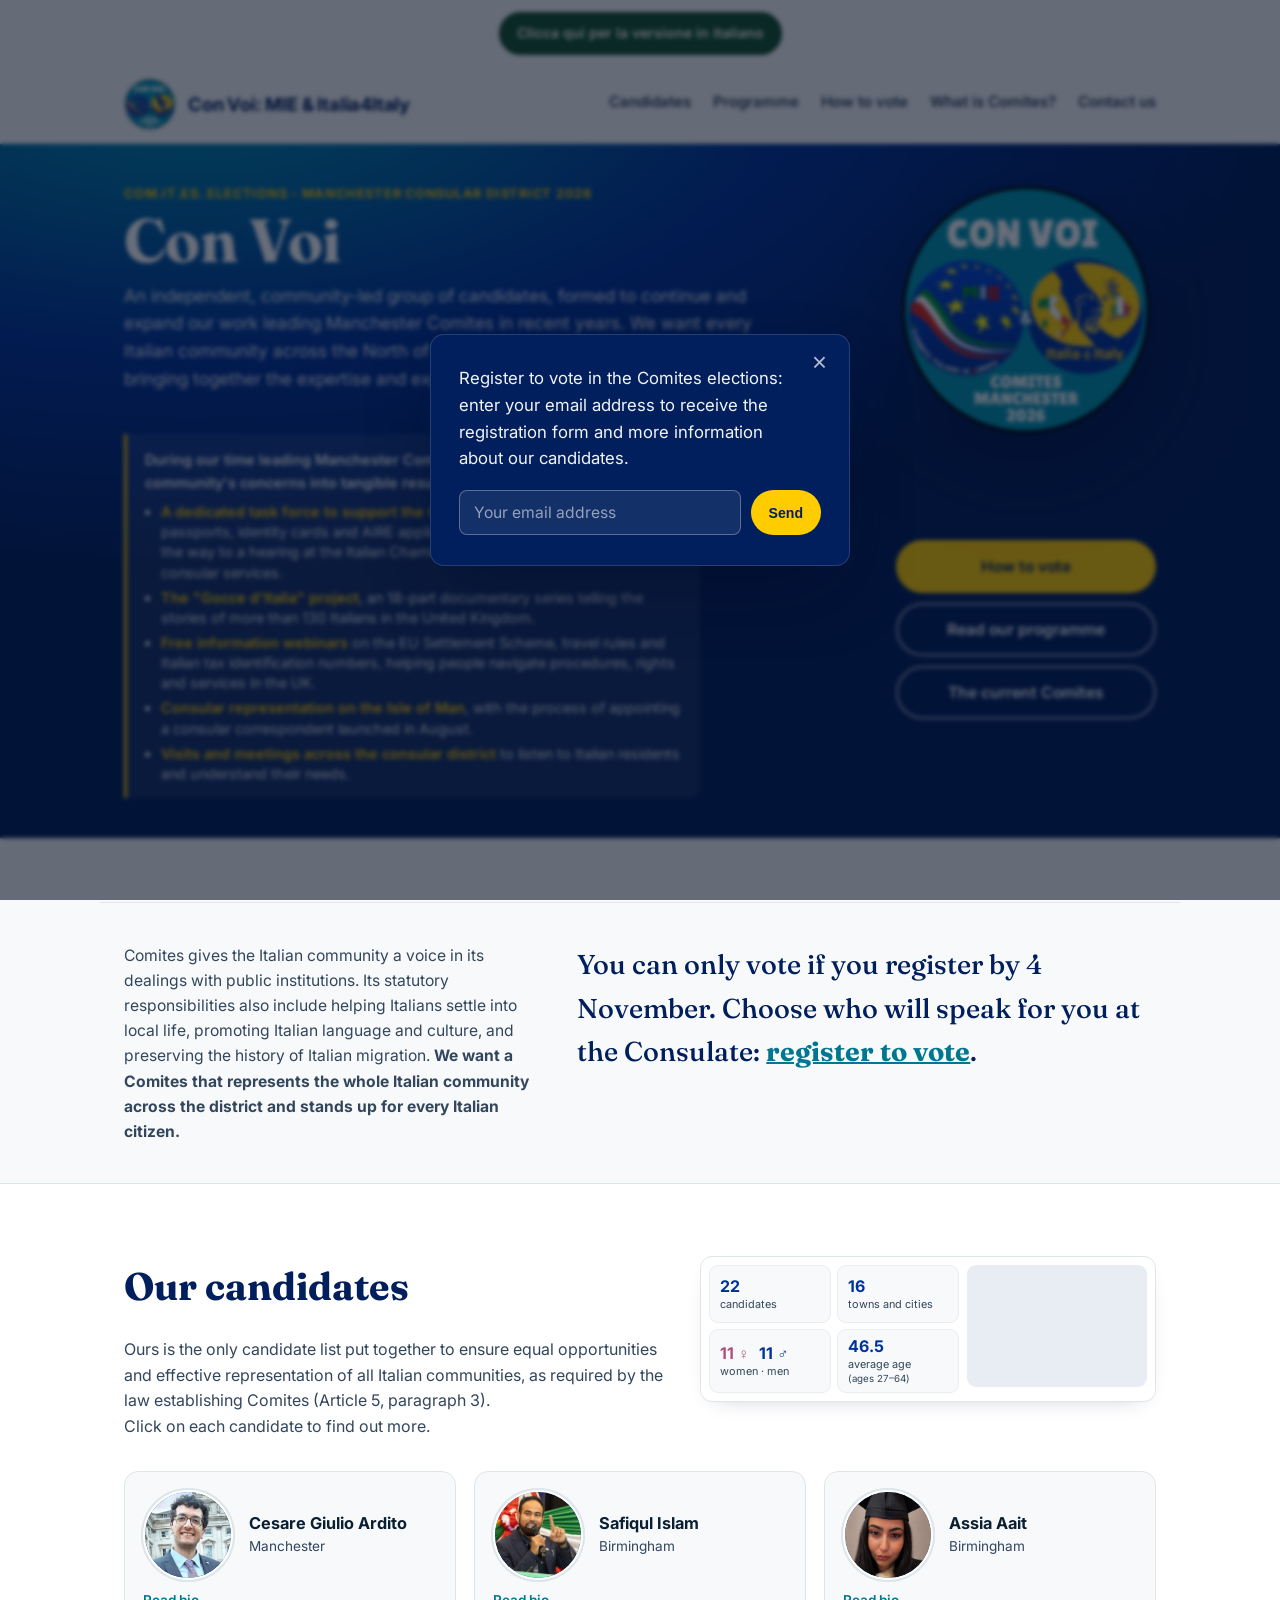
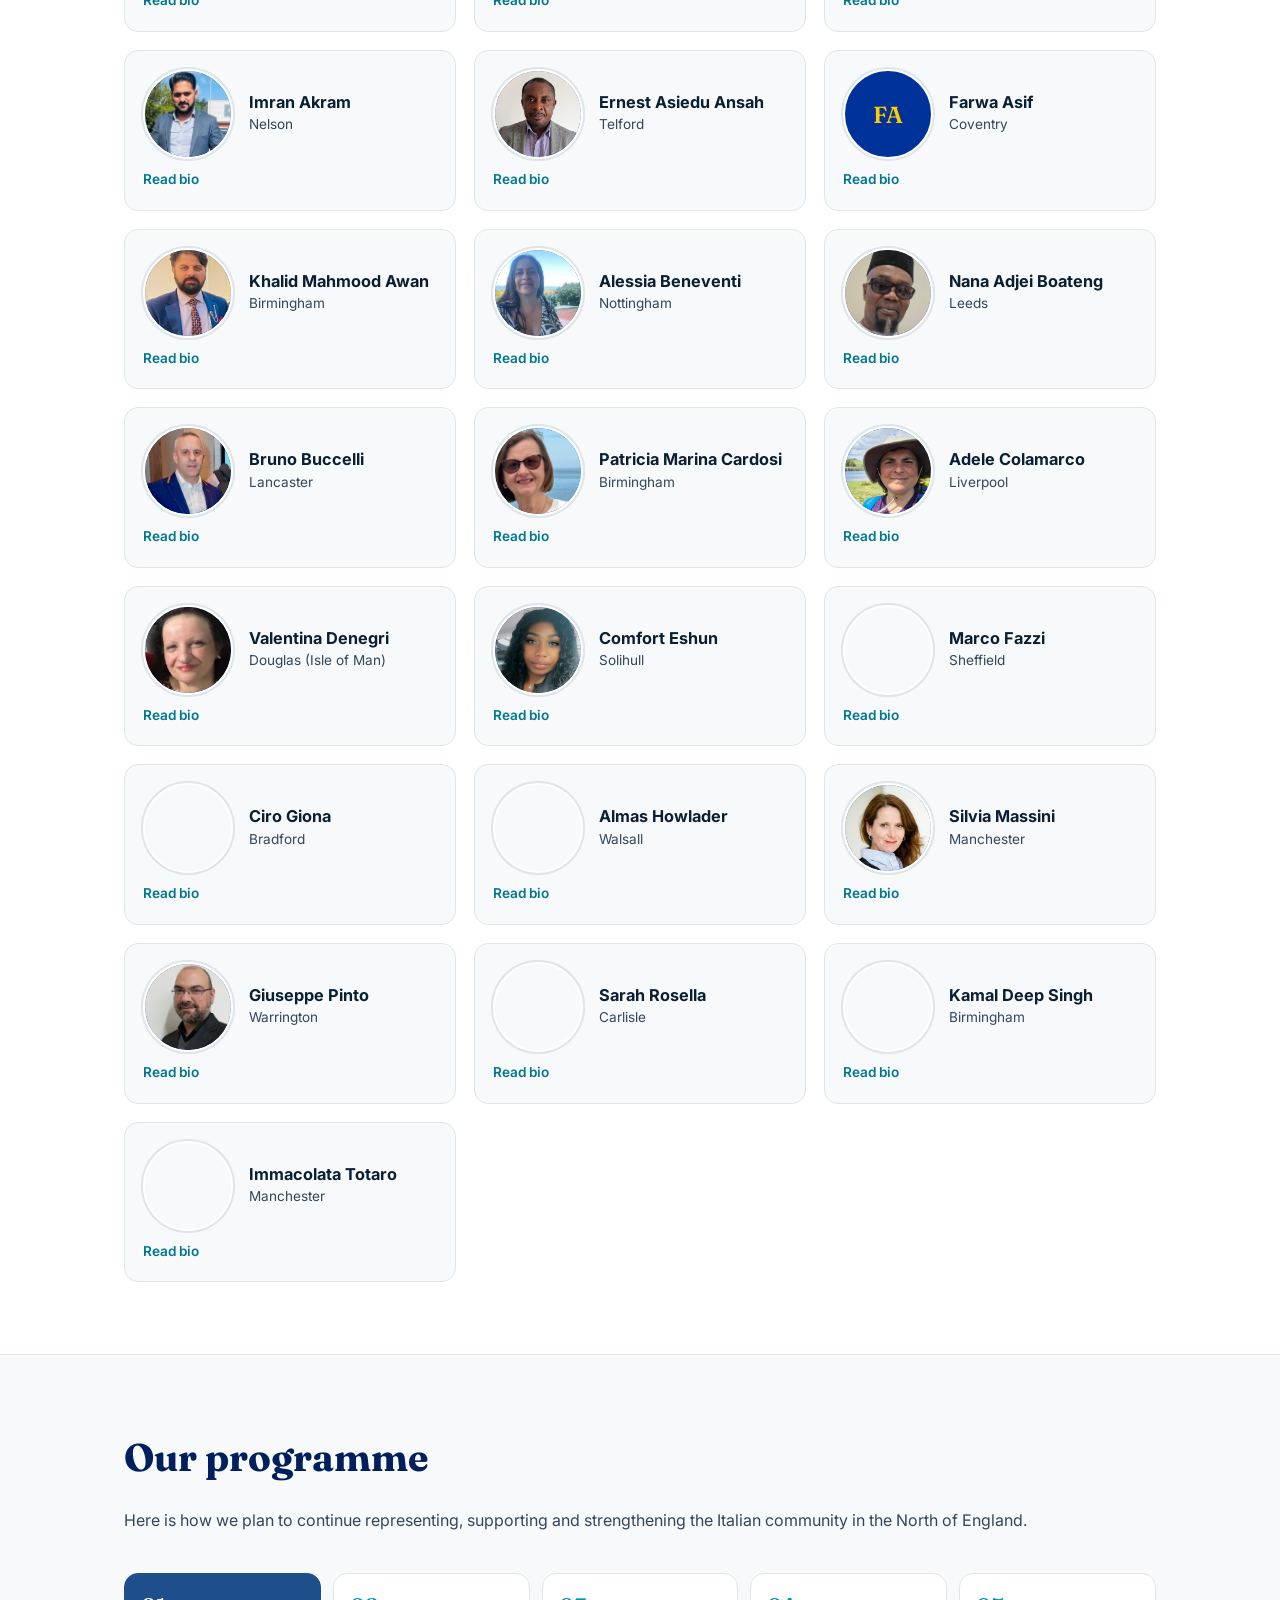
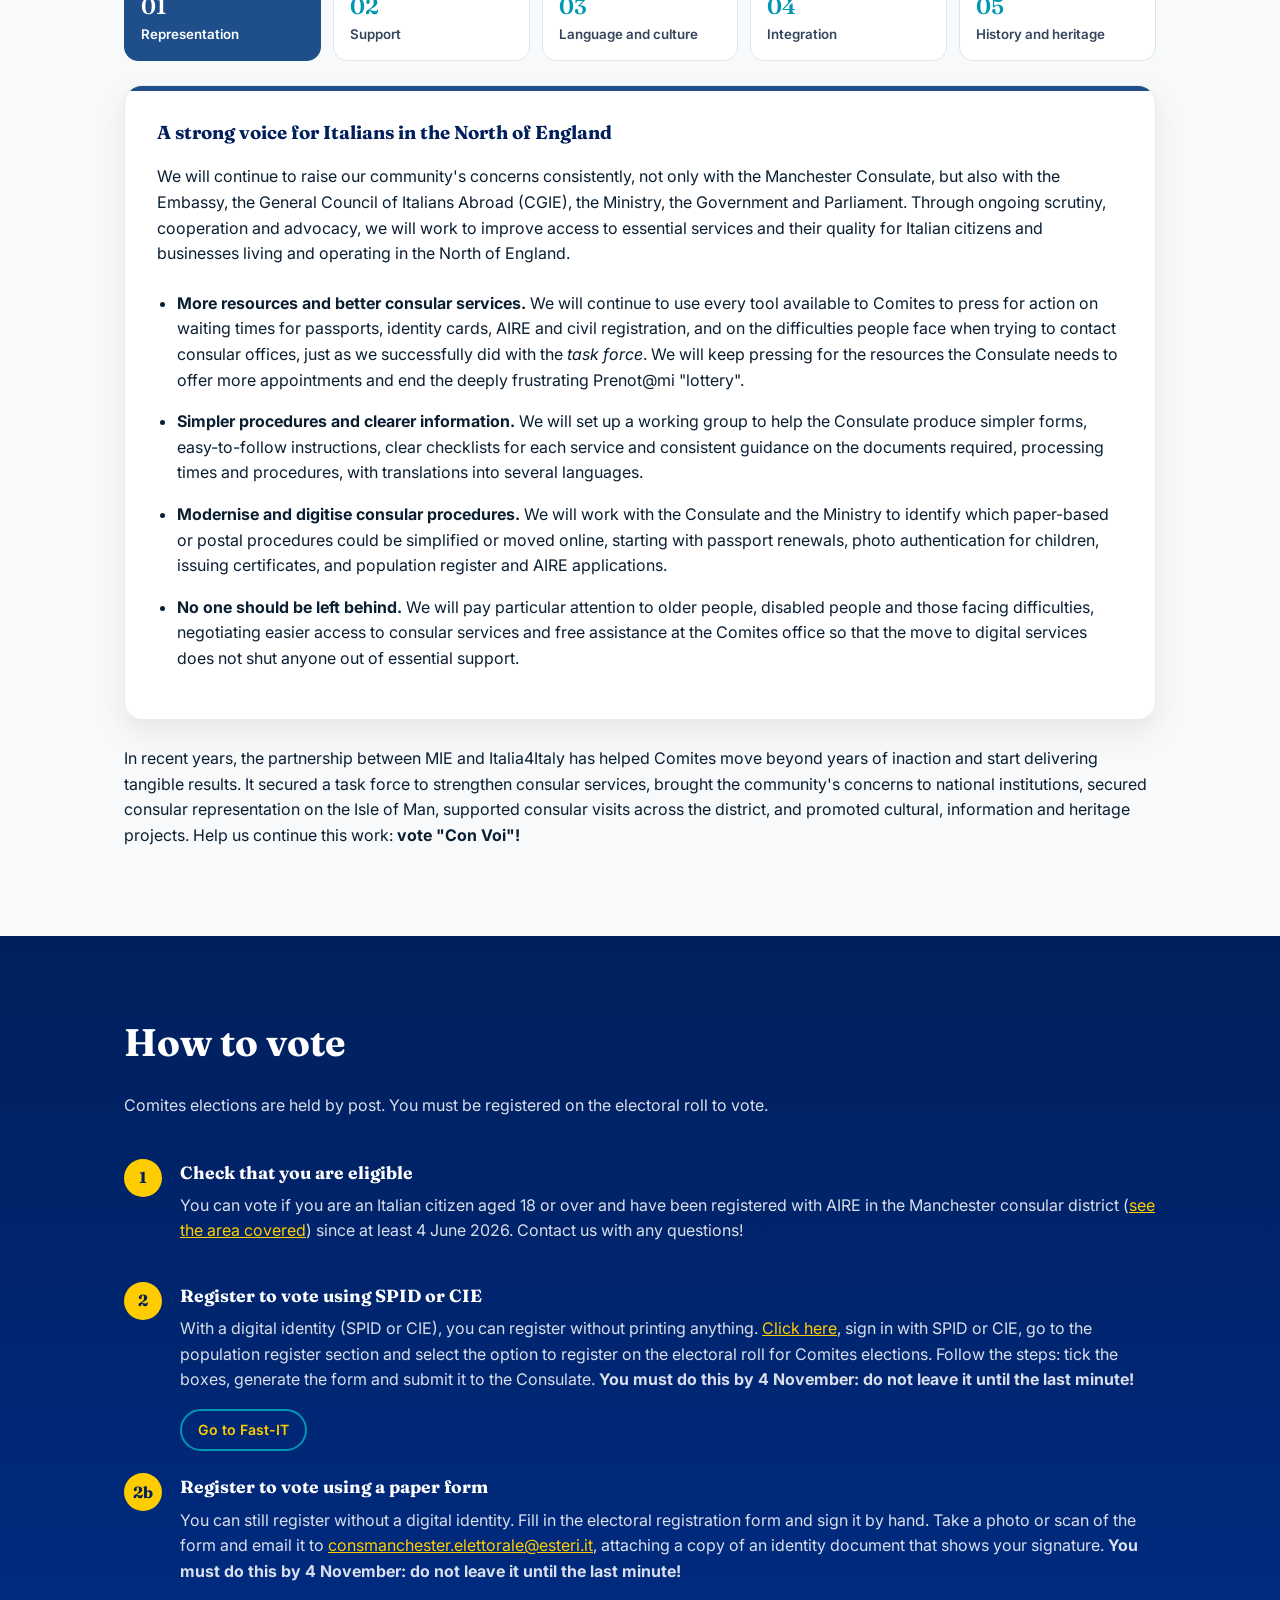
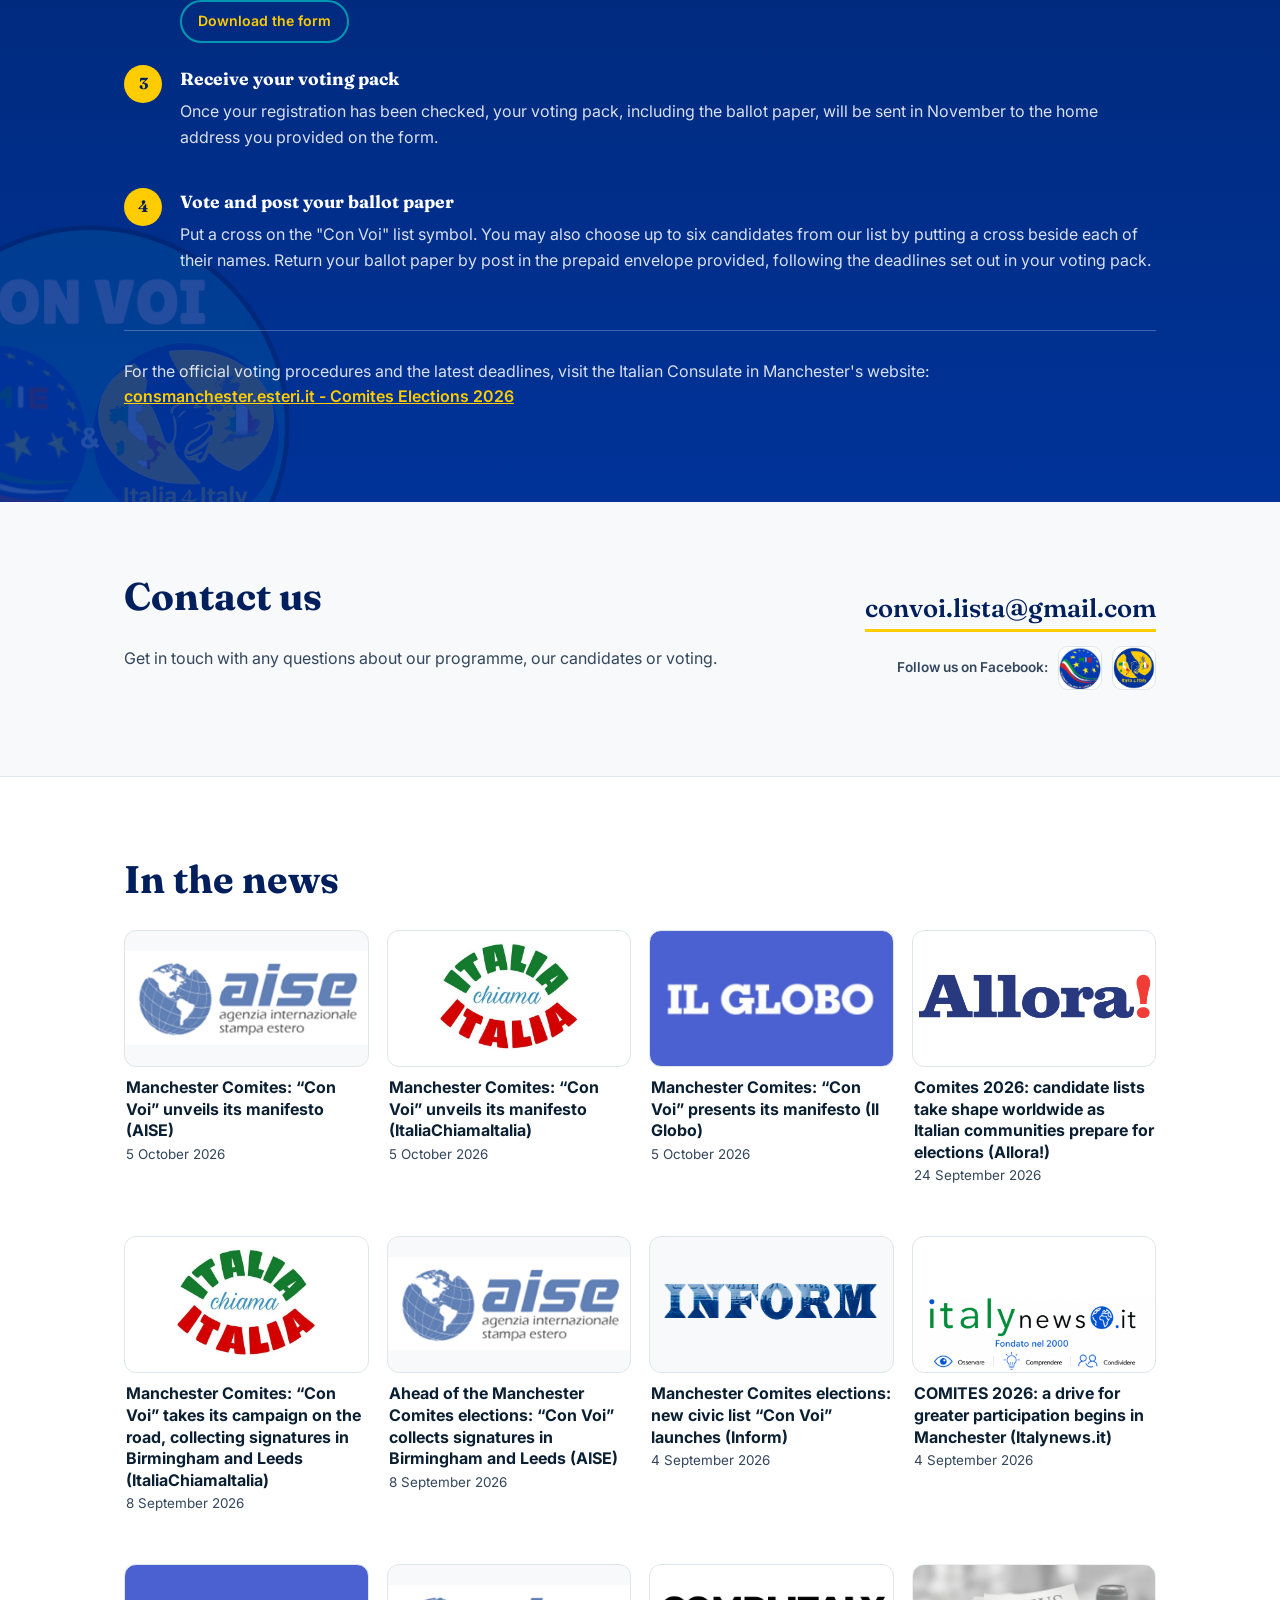
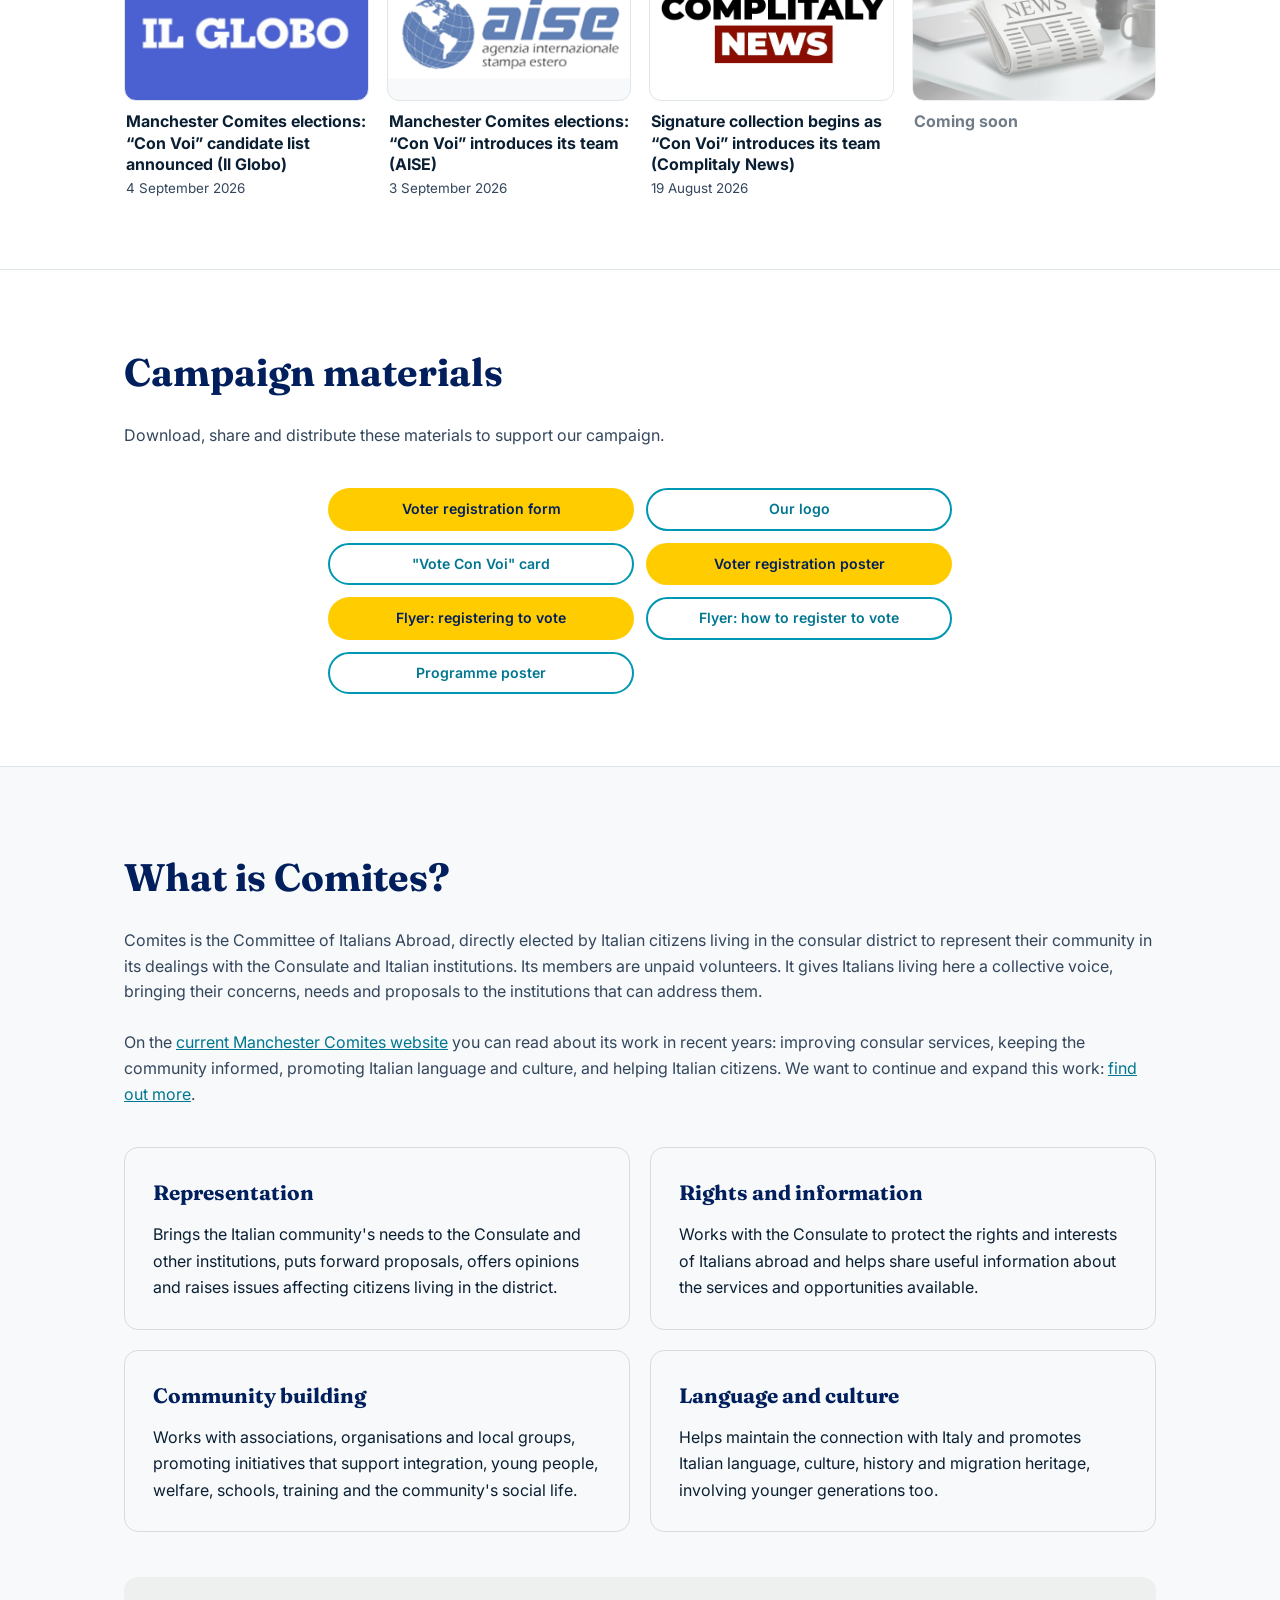
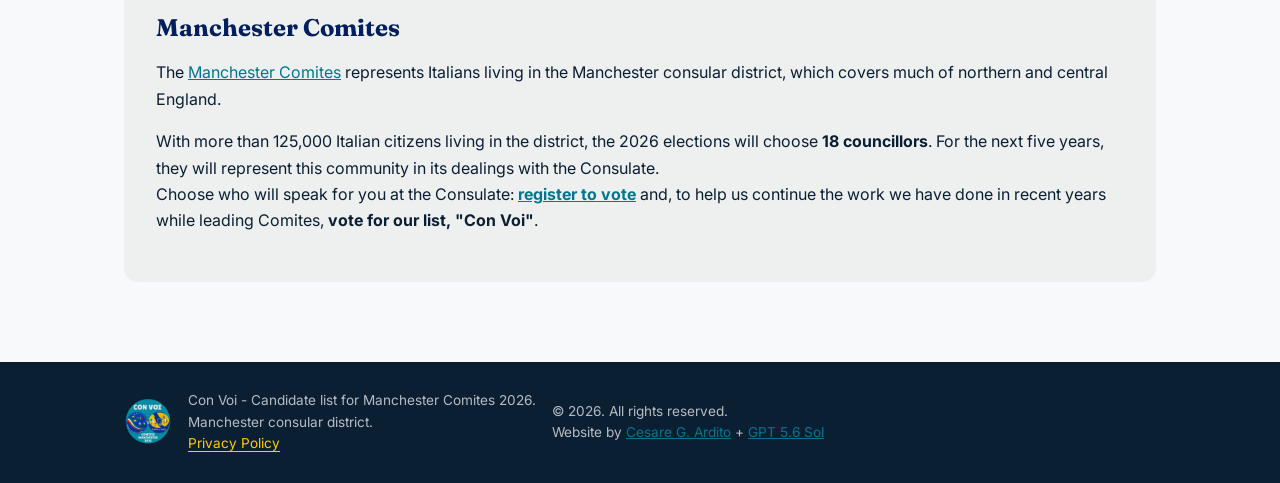
==== commit 59b9ed9d: "Add files via upload" ====
--- a/index-en.html
+++ b/index-en.html
@@ -456,7 +456,7 @@
 
     <div class="press-gallery">
 
-      <a class="press-card" href="https://www.aise.it/" target="_blank" rel="noopener">
+      <a class="press-card" href="https://www.aise.it/comitescgie/comites-manchester-la-lista-con-voi-presenta-il-programma/237865/119" target="_blank" rel="noopener">
         <div class="press-thumb" style="background-image: url('assets/aise.jpg');" aria-hidden="true"></div>
         <p class="press-caption">
           <span>Manchester Comites: “Con Voi” unveils its manifesto (AISE)</span>
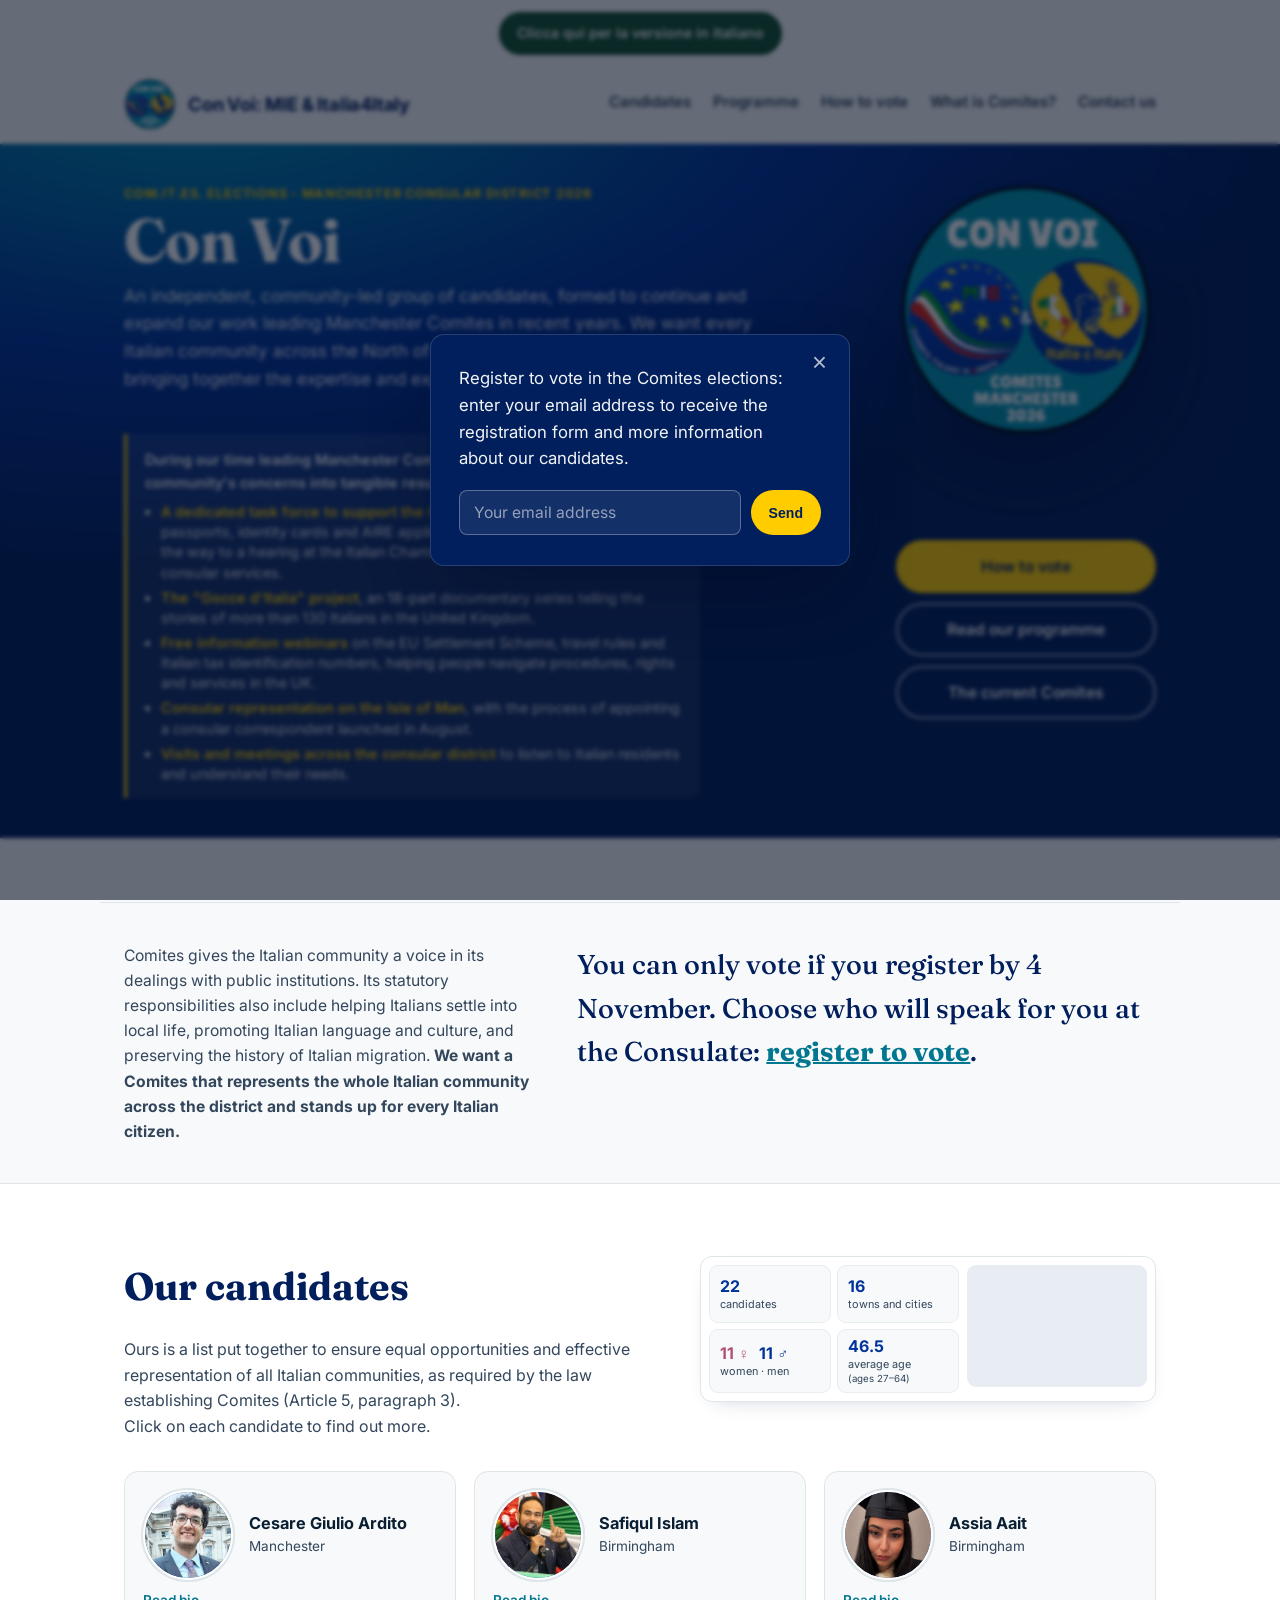
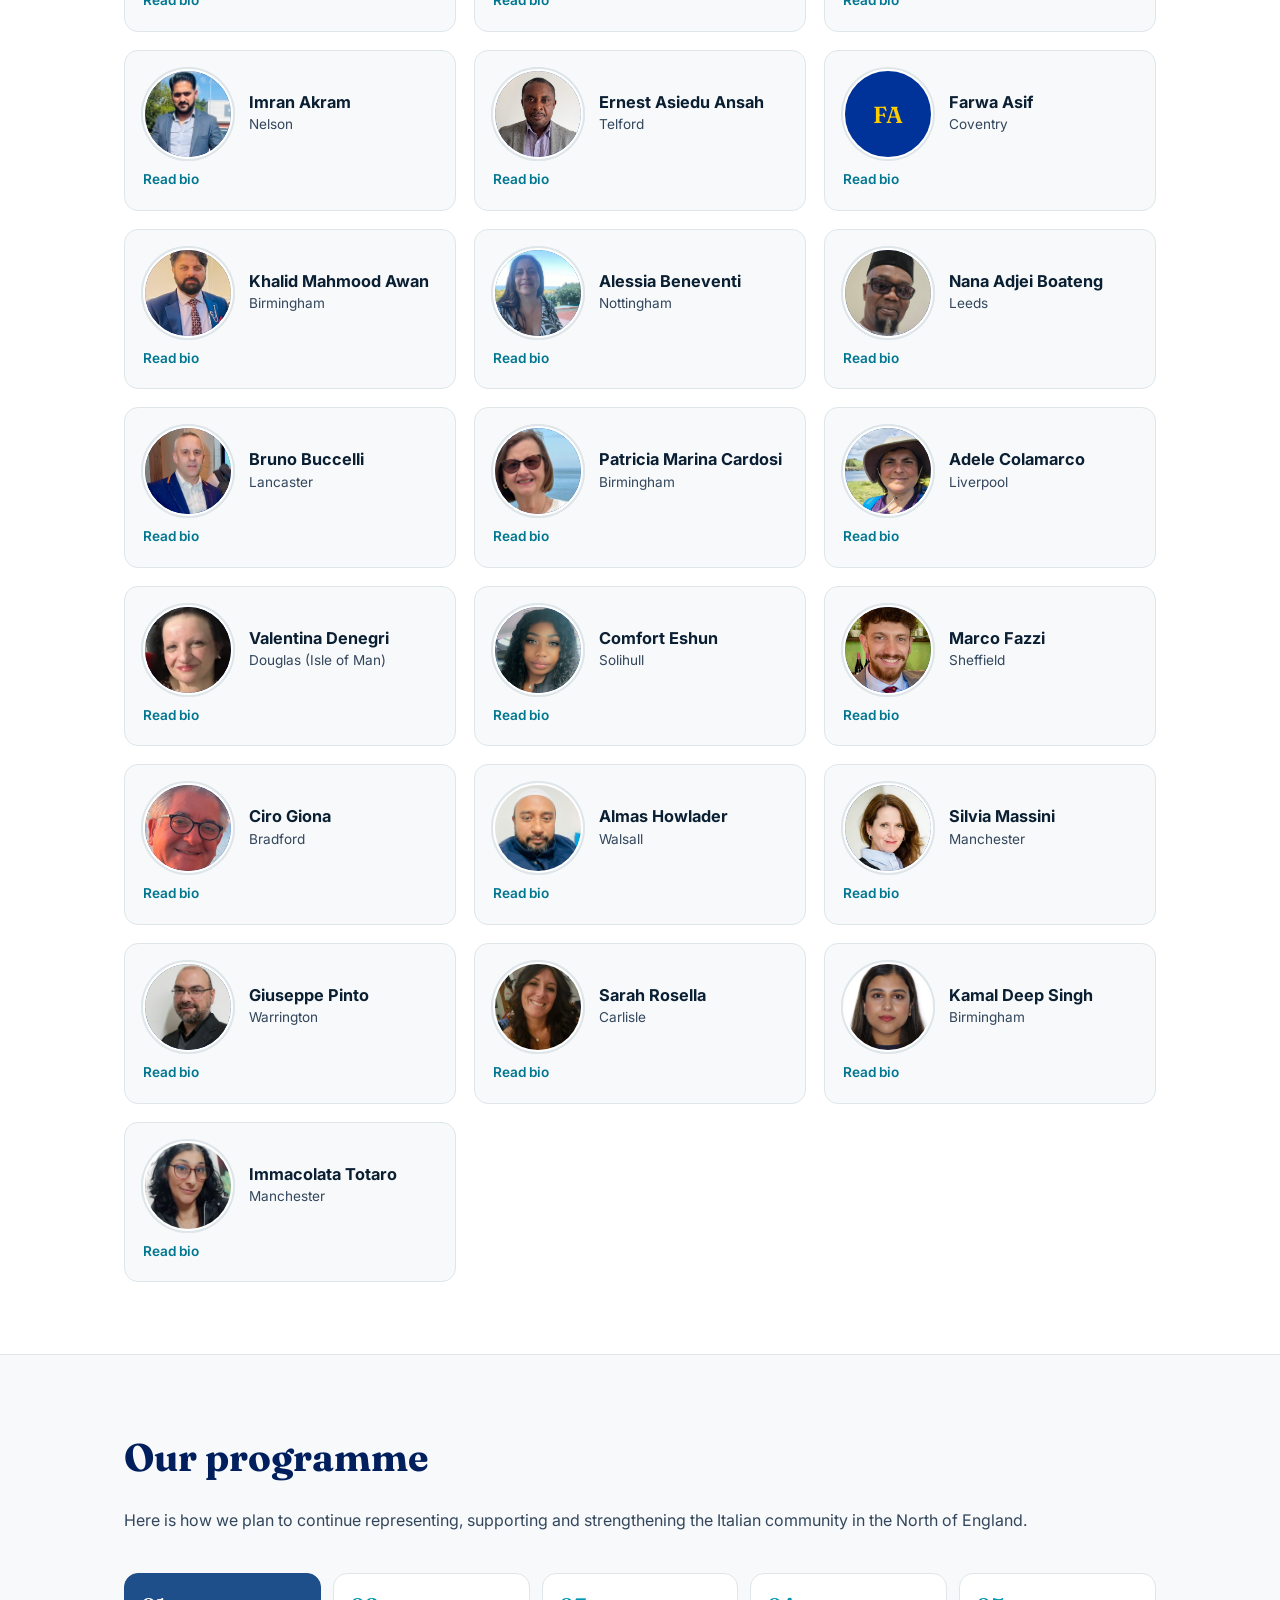
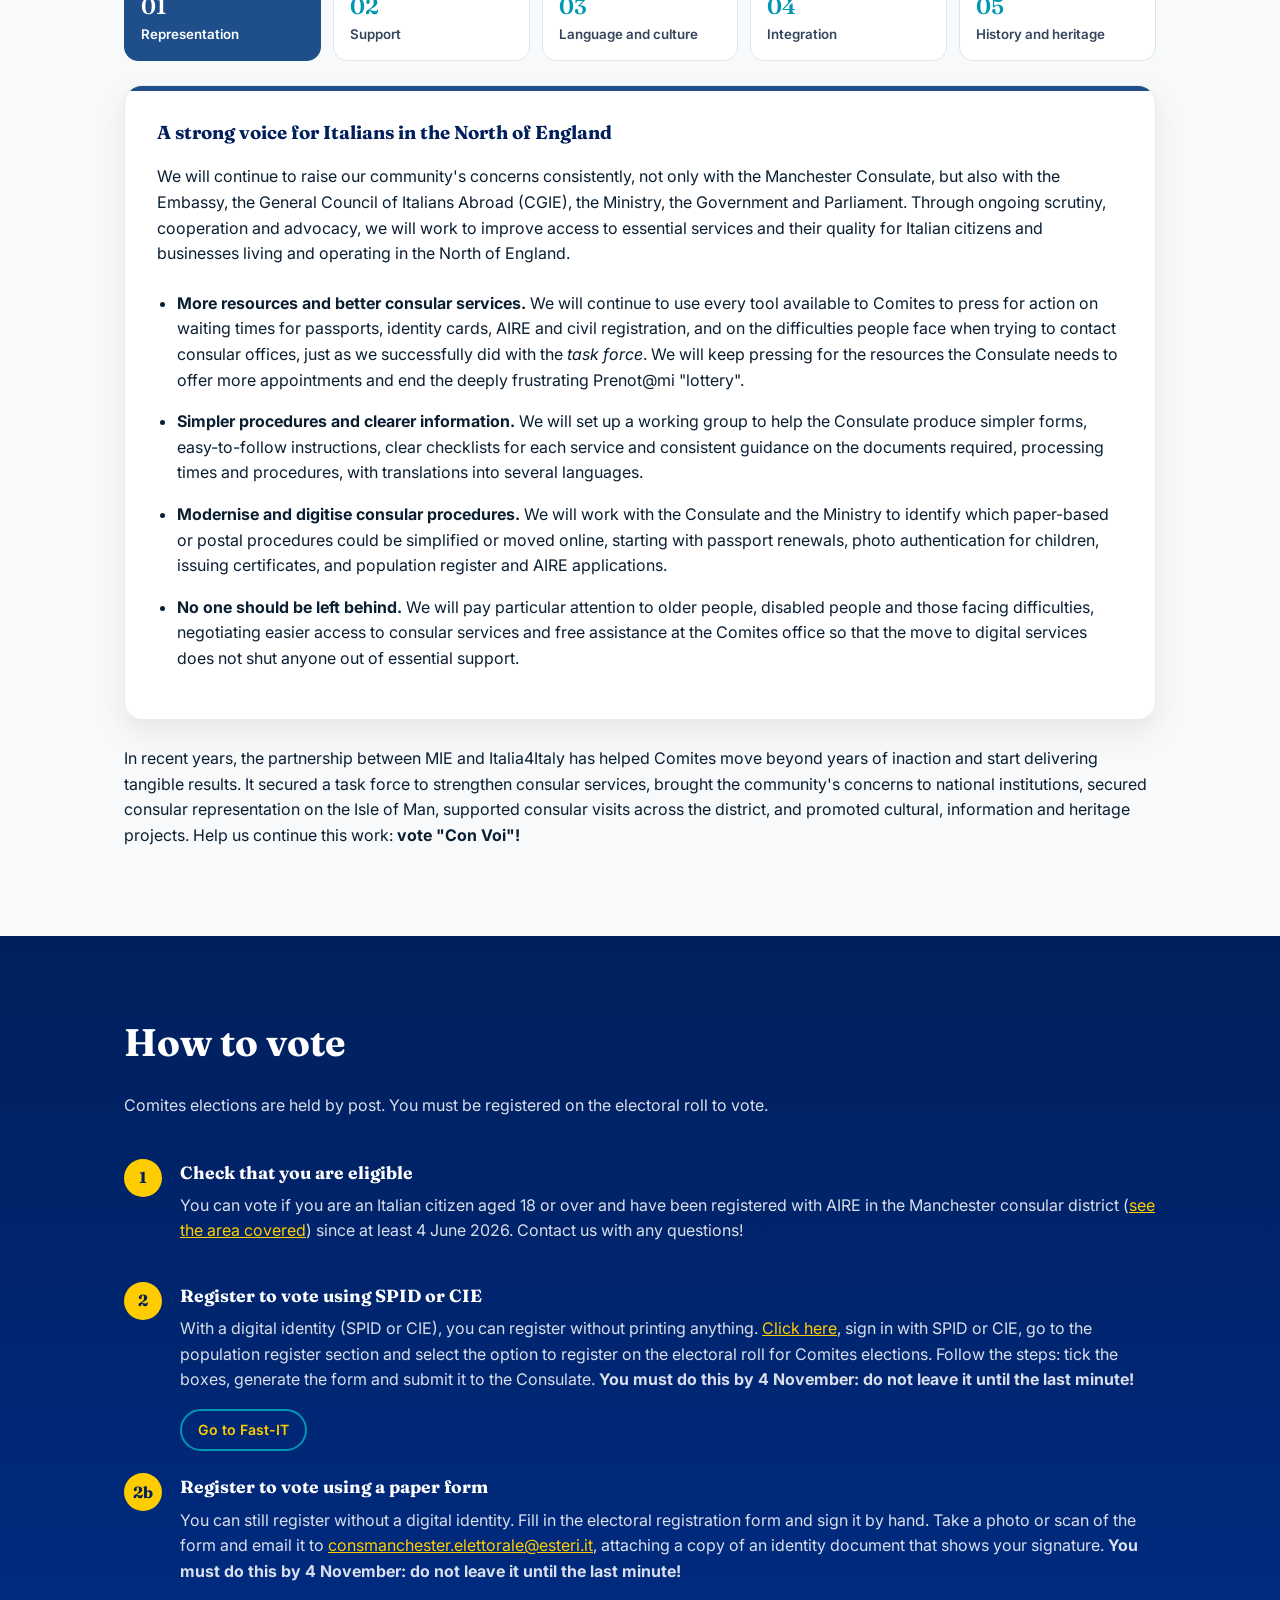
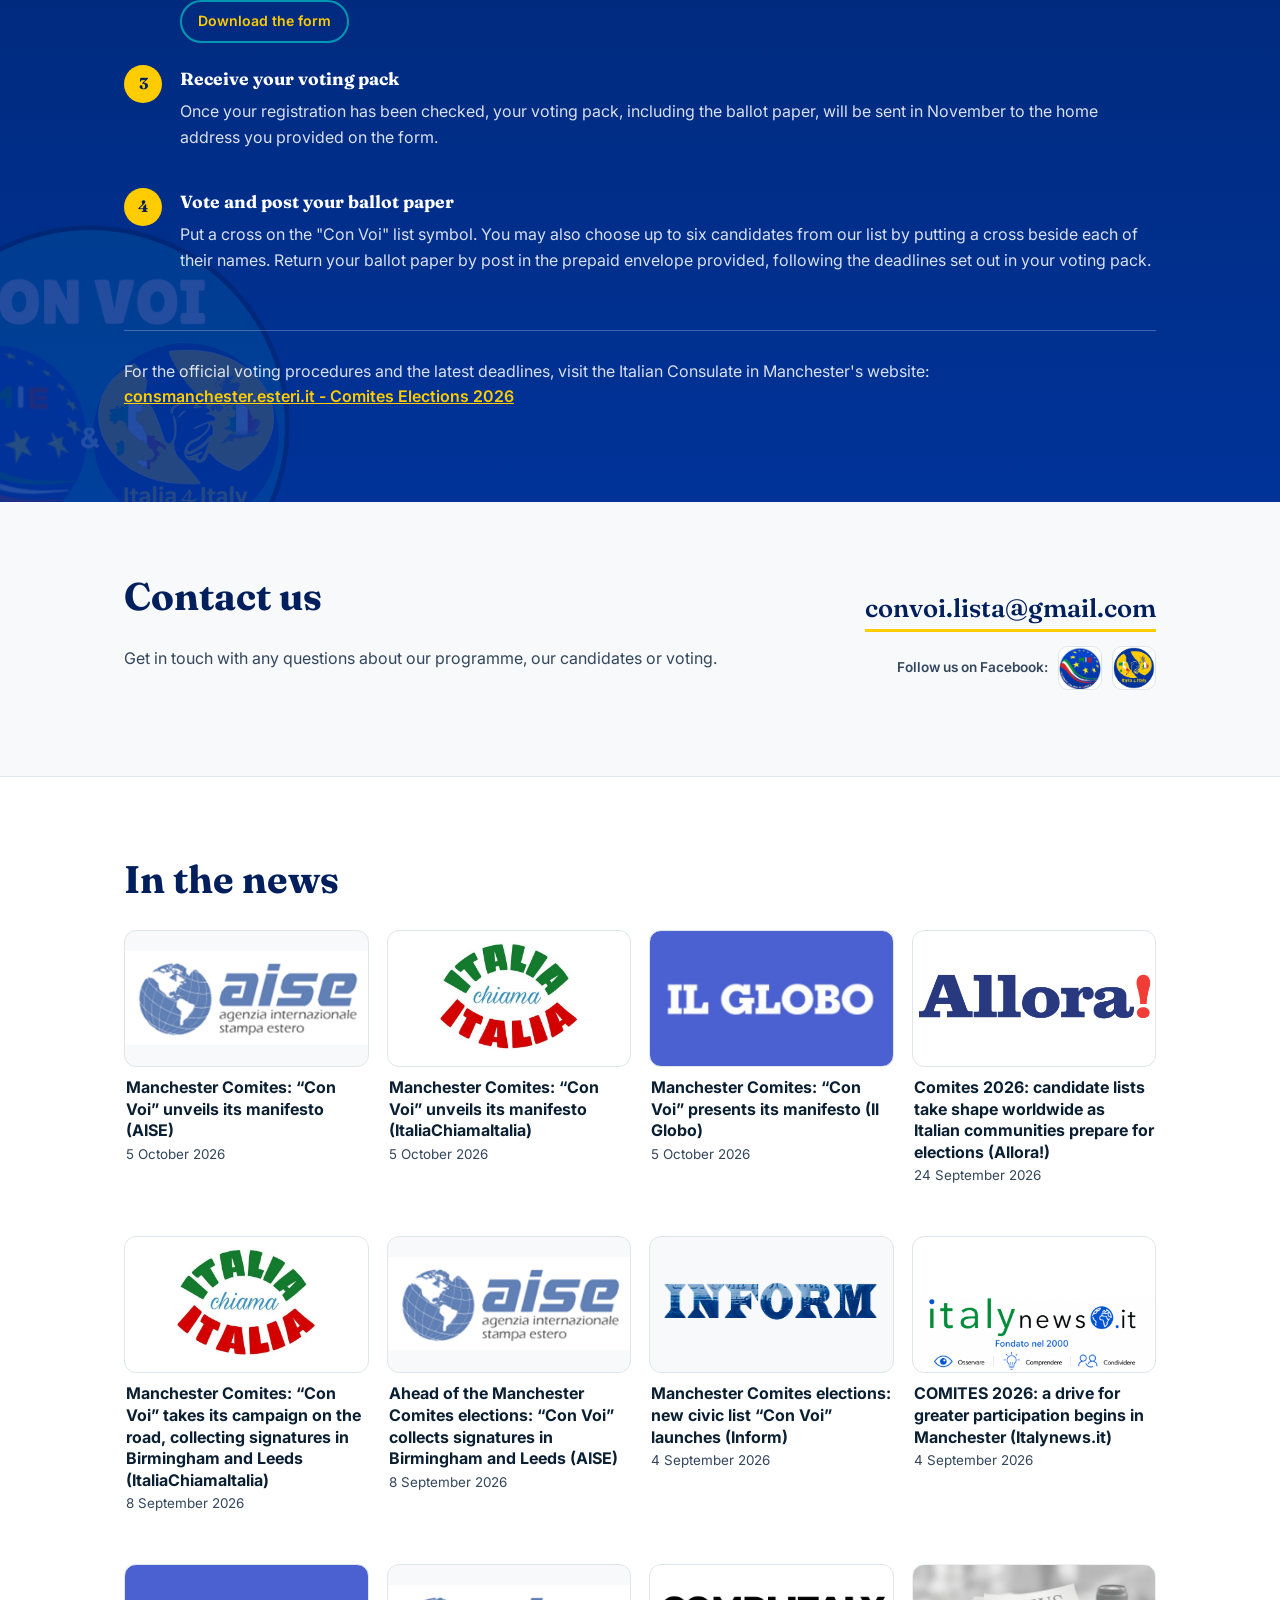
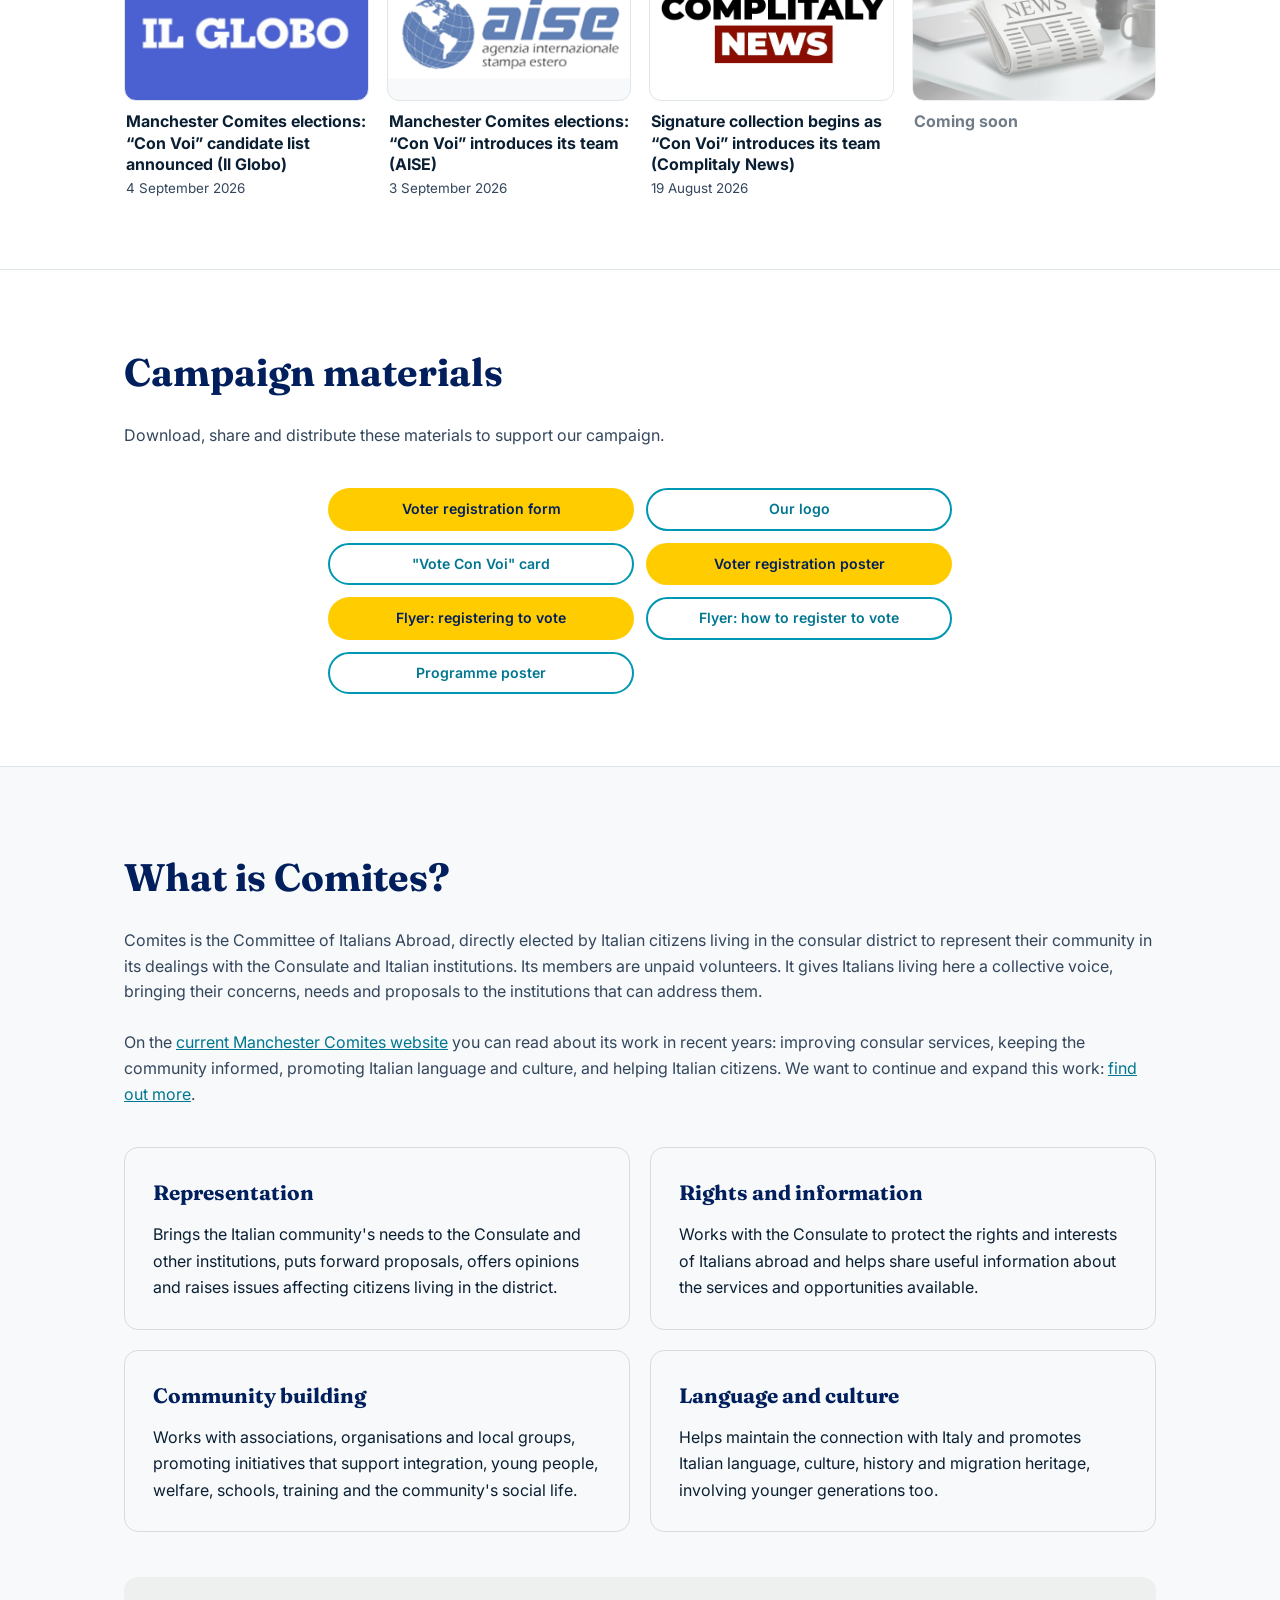
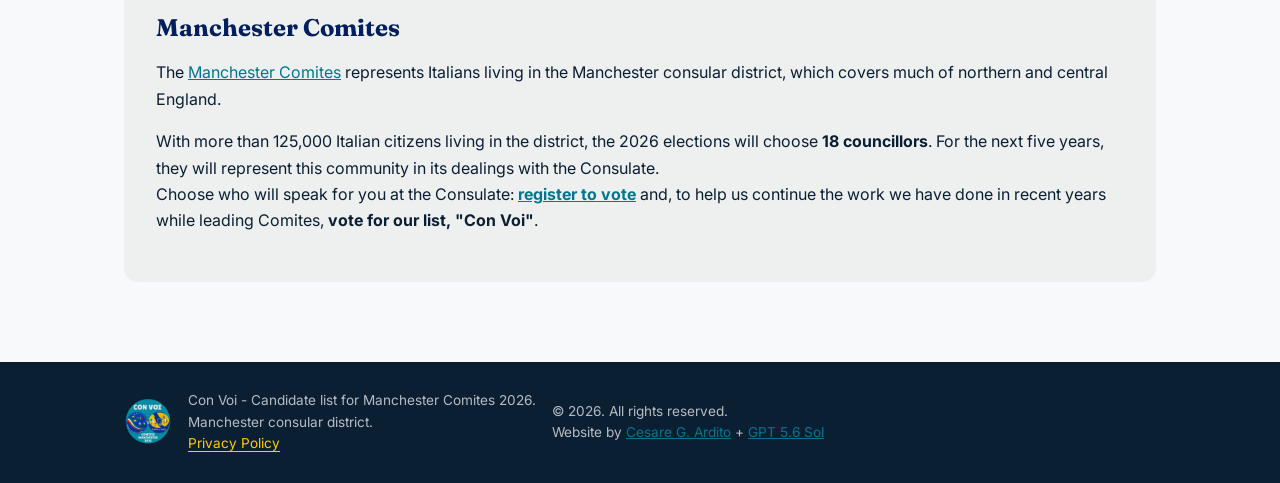
==== commit f7270105: "Add files via upload" ====
--- a/index-en.html
+++ b/index-en.html
@@ -139,7 +139,7 @@
       <div class="candidati-head">
         <div class="candidati-heading">
           <h2 class="section-title">Our candidates</h2>
-          <p class="section-sub">Ours is the only candidate list put together to ensure equal opportunities and effective representation of all Italian communities, as required by the law establishing Comites (Article 5, paragraph 3). <br>Click on each candidate to find out more.</p>
+          <p class="section-sub">Ours is a list put together to ensure equal opportunities and effective representation of all Italian communities, as required by the law establishing Comites (Article 5, paragraph 3). <br>Click on each candidate to find out more.</p>
         </div>
 
         <aside class="candidate-board" aria-label="Our candidates in numbers">
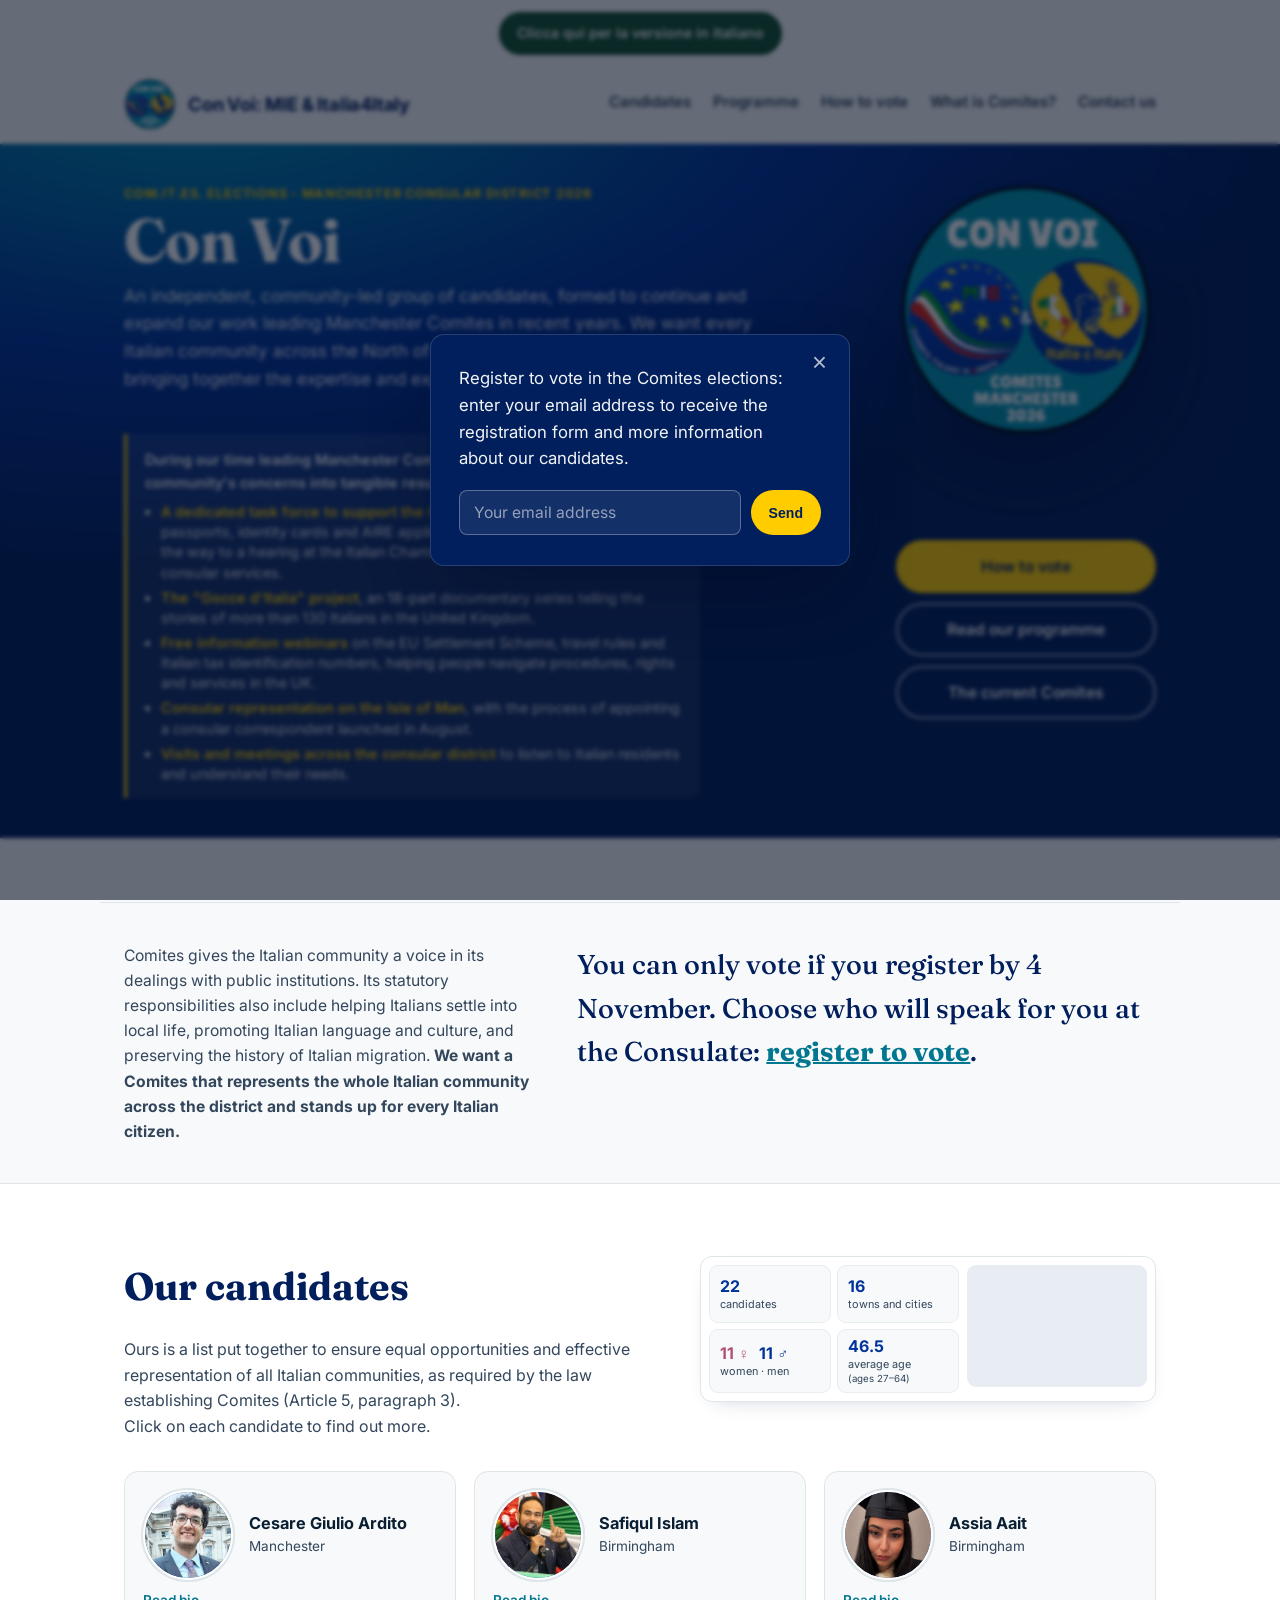
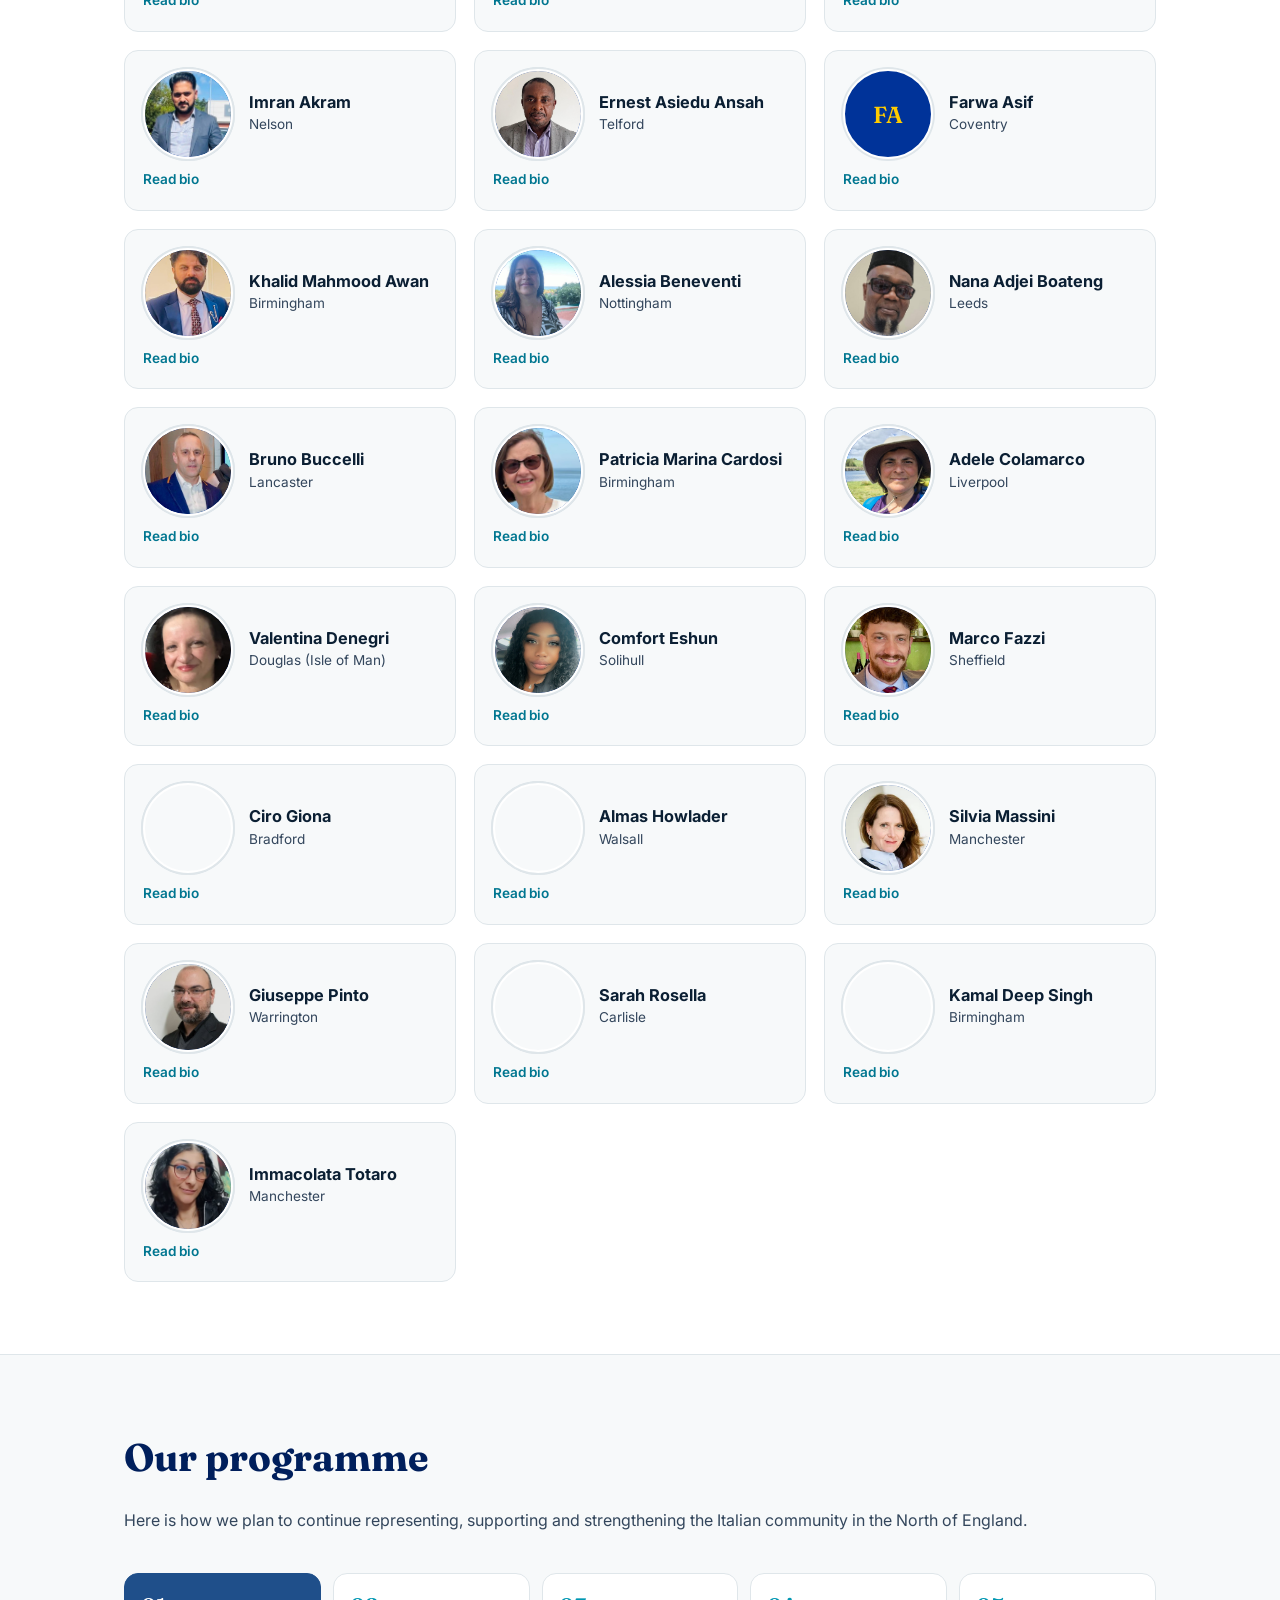
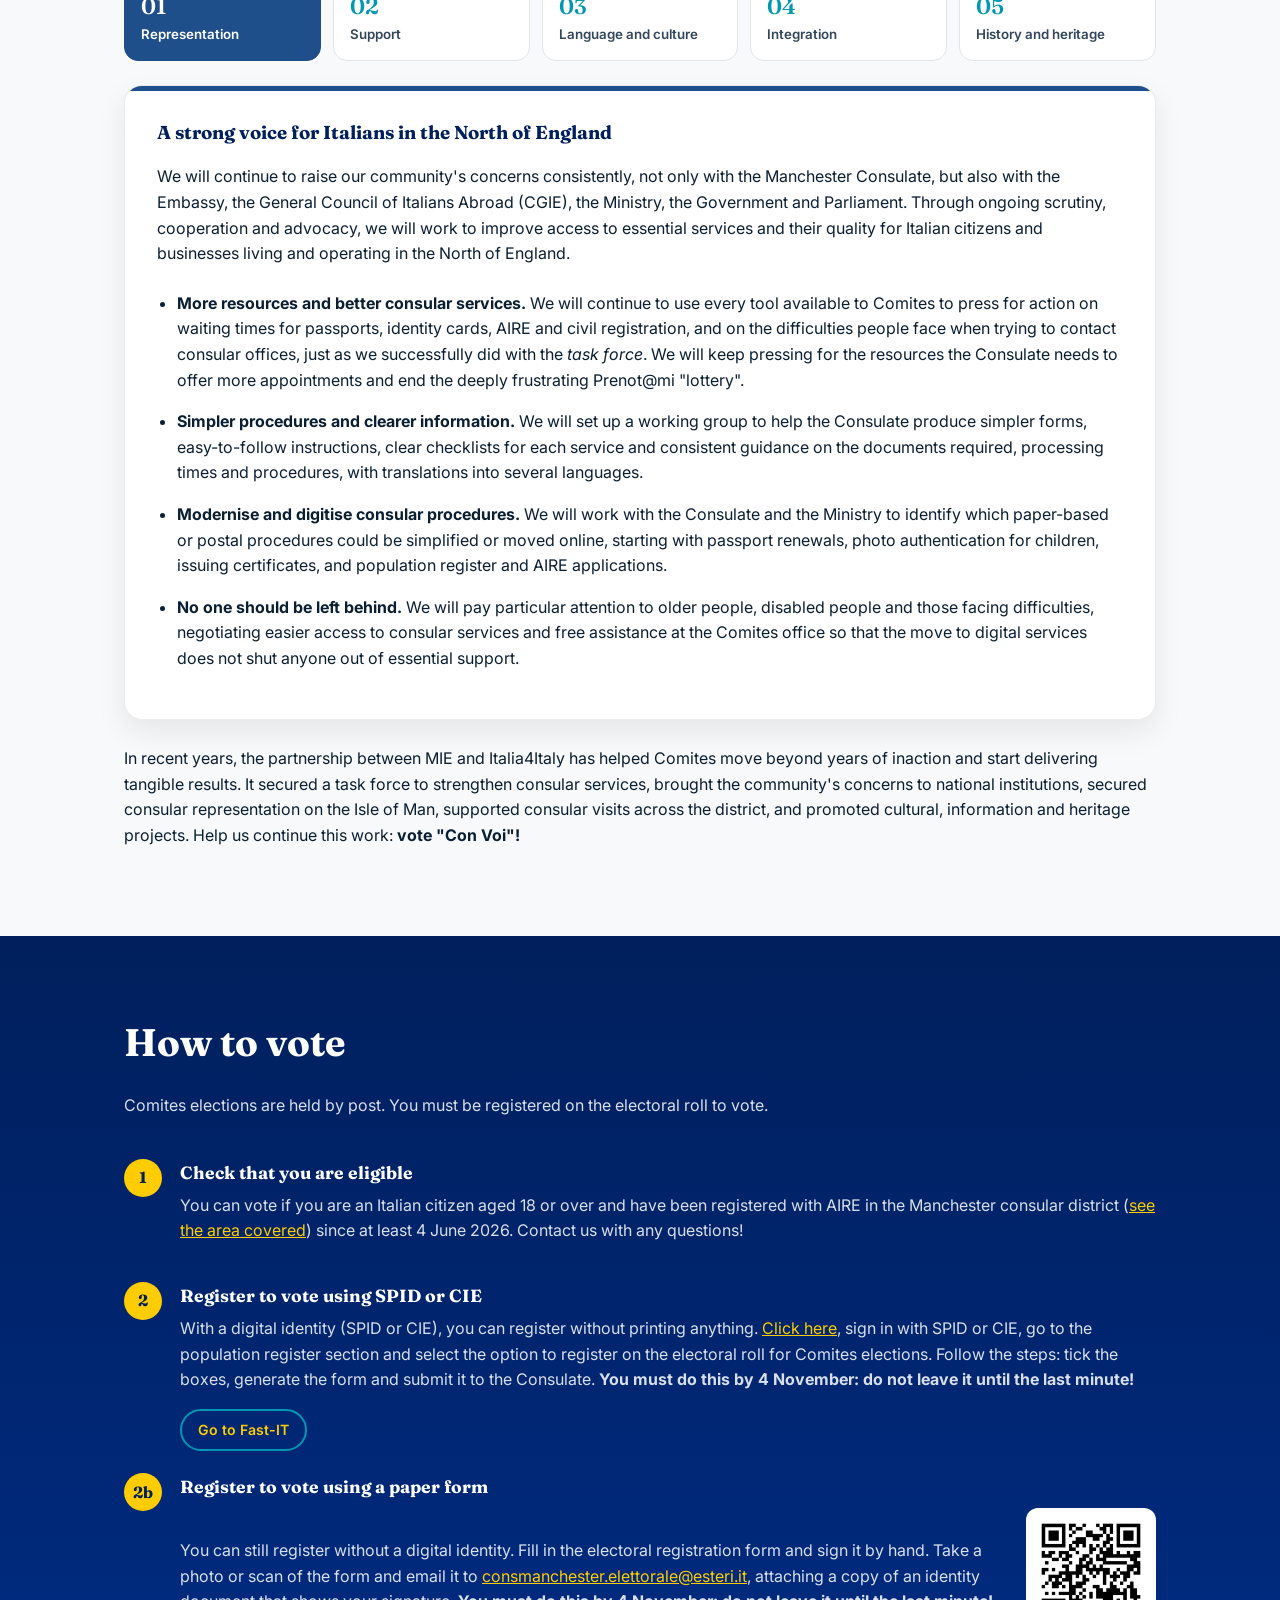
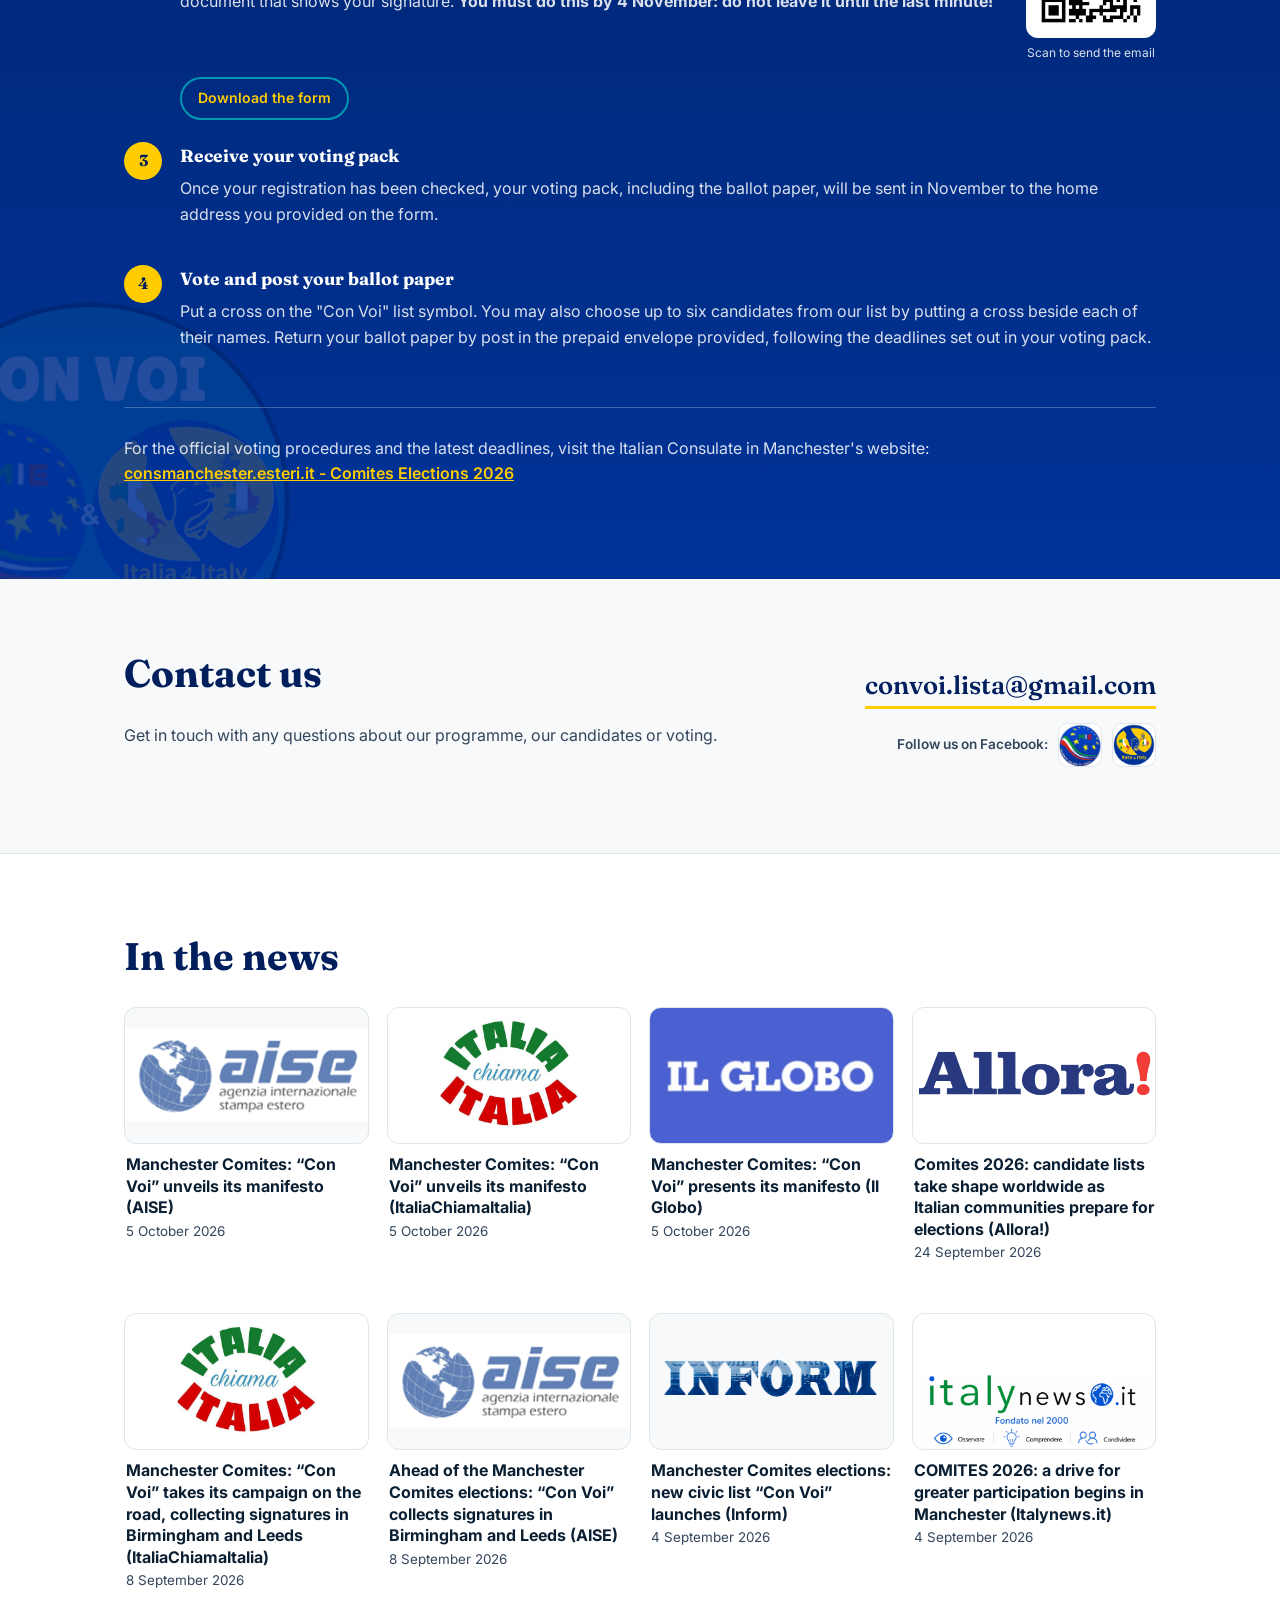
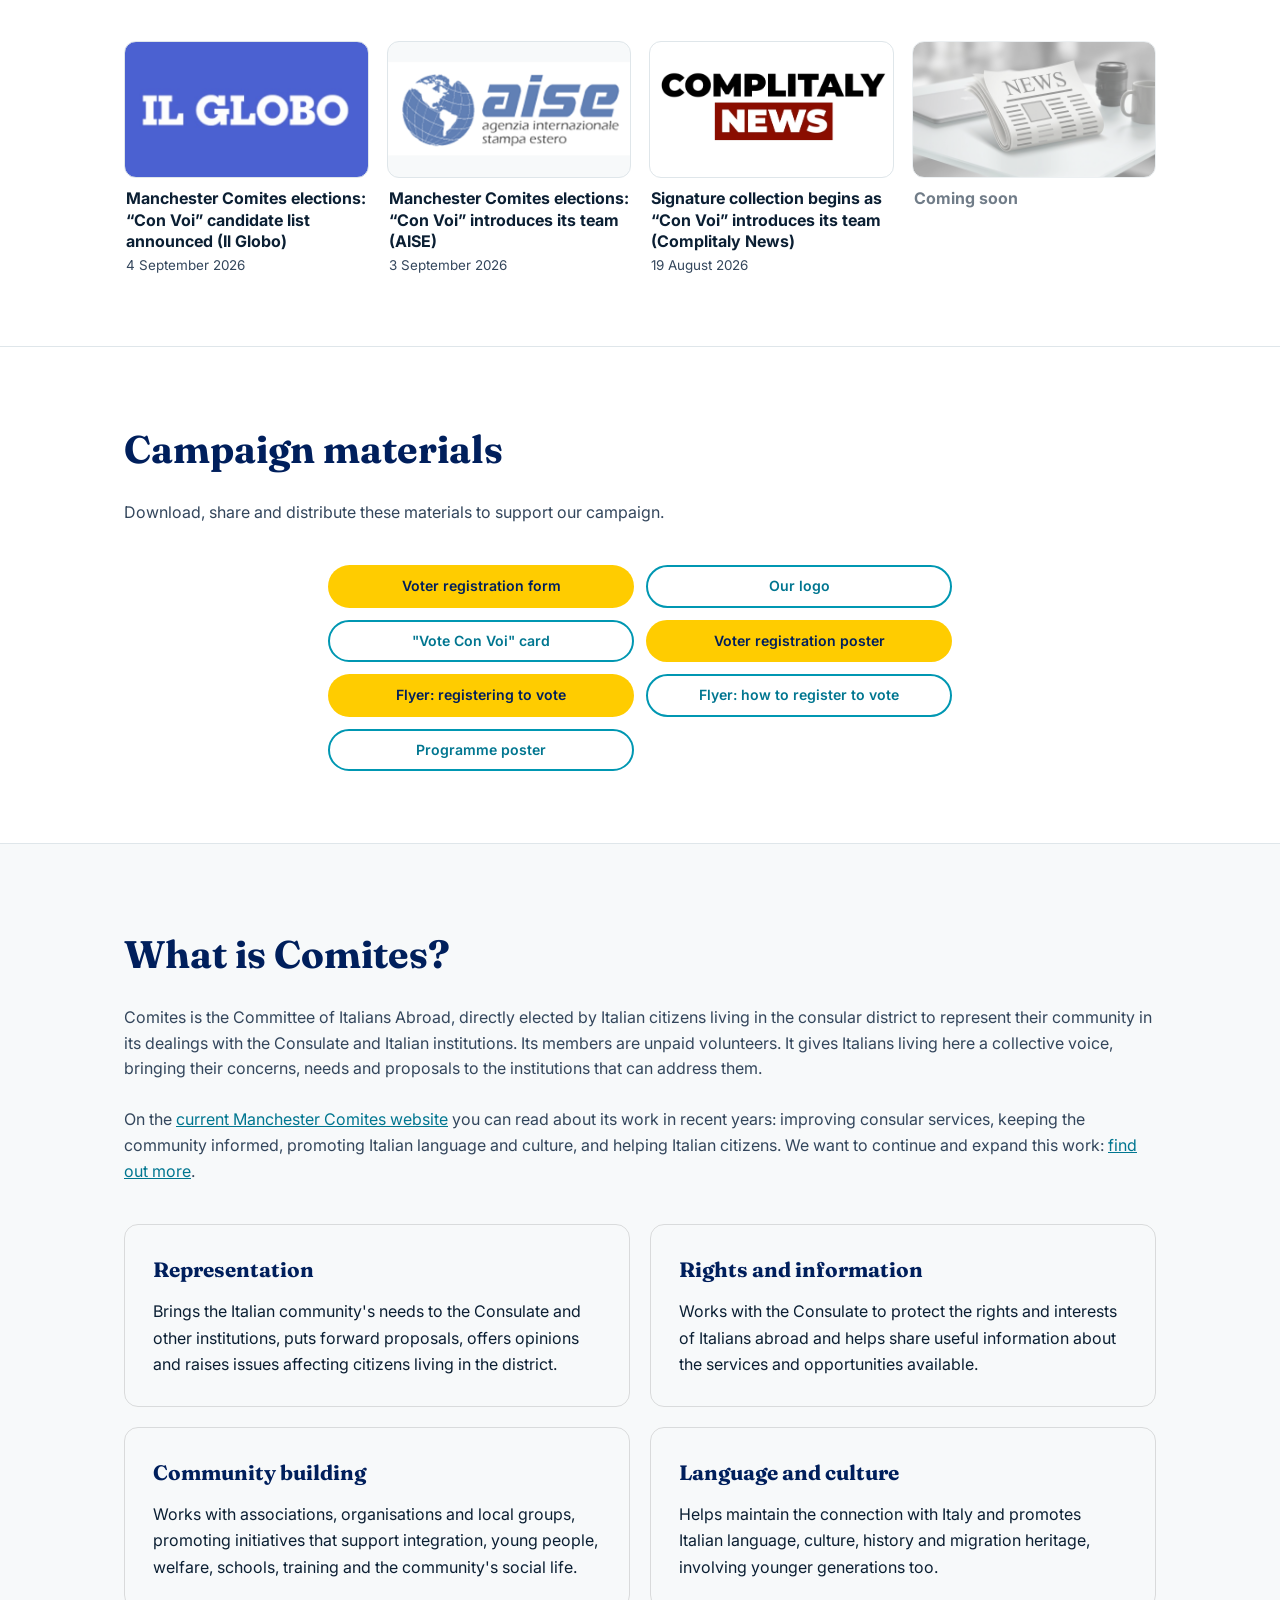
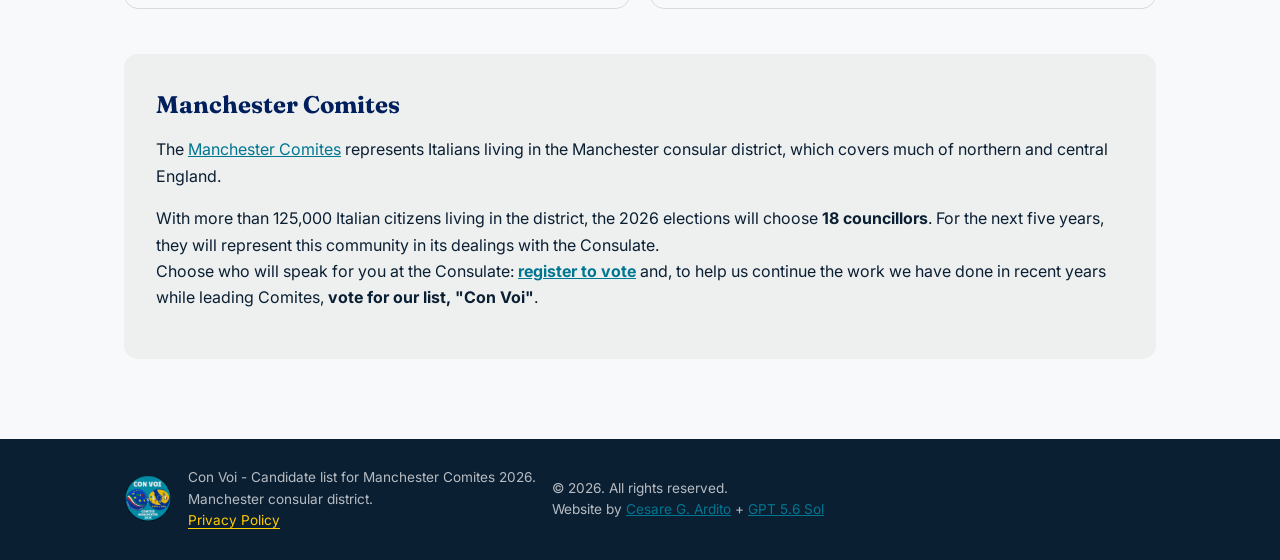
==== commit 7fa90277: "Add files via upload" ====
--- a/index-en.html
+++ b/index-en.html
@@ -400,7 +400,20 @@
           <span class="step-num">2b</span>
           <div>
             <h3>Register to vote using a paper form</h3>
-            <p>You can still register without a digital identity. Fill in the electoral registration form and sign it by hand. Take a photo or scan of the form and email it to <a href="mailto:consmanchester.elettorale@esteri.it">consmanchester.elettorale@esteri.it</a>, attaching a copy of an identity document that shows your signature. <strong>You must do this by 4 November: do not leave it until the last minute!</strong></p>
+     <div class="voto-email-layout">
+  <p>
+ You can still register without a digital identity. Fill in the electoral registration form and sign it by hand. Take a photo or scan of the form and email it to <a href="mailto:consmanchester.elettorale@esteri.it">consmanchester.elettorale@esteri.it</a>, attaching a copy of an identity document that shows your signature. <strong>You must do this by 4 November: do not leave it until the last minute!</strong>
+  </p>
+
+  <figure class="voto-email-qr">
+    <img src="assets/qrmail.png"
+         alt="QR code per scrivere al Consolato"
+         loading="lazy">
+    <figcaption>Scan to send the email</figcaption>
+  </figure>
+</div>            
+
+<p></p>
             <a class="btn btn-small btn-outline" href="assets/domanda-iscrizione-elenco-elettorale.pdf" download>Download the form</a>
           </div>
         </li>
--- a/style.css
+++ b/style.css
@@ -822,3 +822,54 @@
 .materiali .hero-actions .btn:nth-child(even) {
     justify-self: start;
 }
+
+/* QR code per iscrizione via email */
+.voto-email-layout {
+  display: flex;
+  align-items: center;
+  gap: 1.5rem;
+}
+
+.voto-email-layout > p {
+  flex: 1;
+  min-width: 0;
+  overflow-wrap: anywhere;
+}
+
+.voto-email-qr {
+  flex: 0 0 130px;
+  margin: 0;
+  text-align: center;
+}
+
+.voto-email-qr img {
+  display: block;
+  width: 130px;
+  height: 130px;
+  box-sizing: border-box;
+  object-fit: contain;
+  background: #ffffff;
+  padding: 9px;
+  border-radius: 12px;
+}
+
+.voto-email-qr figcaption {
+  margin-top: 7px;
+  font-size: 0.75rem;
+  line-height: 1.4;
+  color: inherit;
+  opacity: 0.85;
+}
+
+@media (max-width: 640px) {
+  .voto-email-layout {
+    flex-direction: column;
+    align-items: flex-start;
+    gap: 0.75rem;
+  }
+
+  .voto-email-qr {
+    flex-basis: auto;
+    align-self: center;
+  }
+}
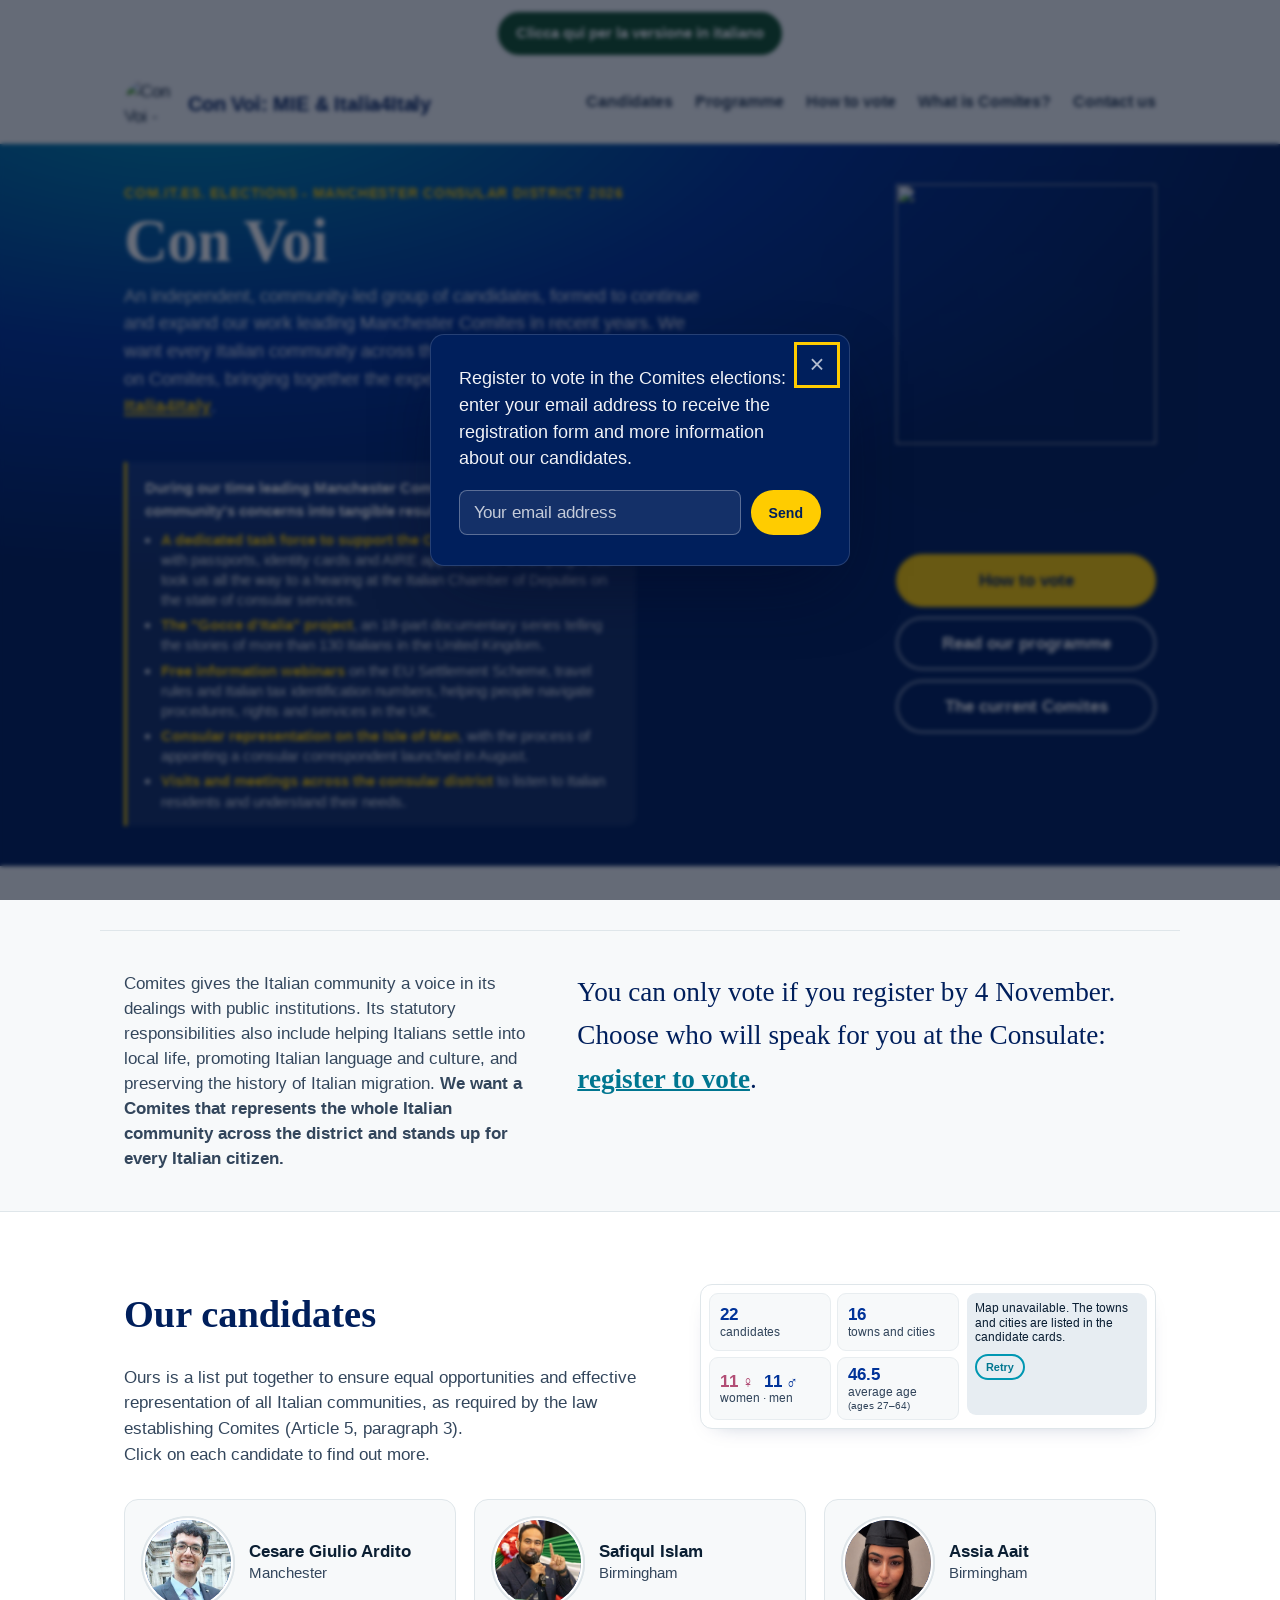
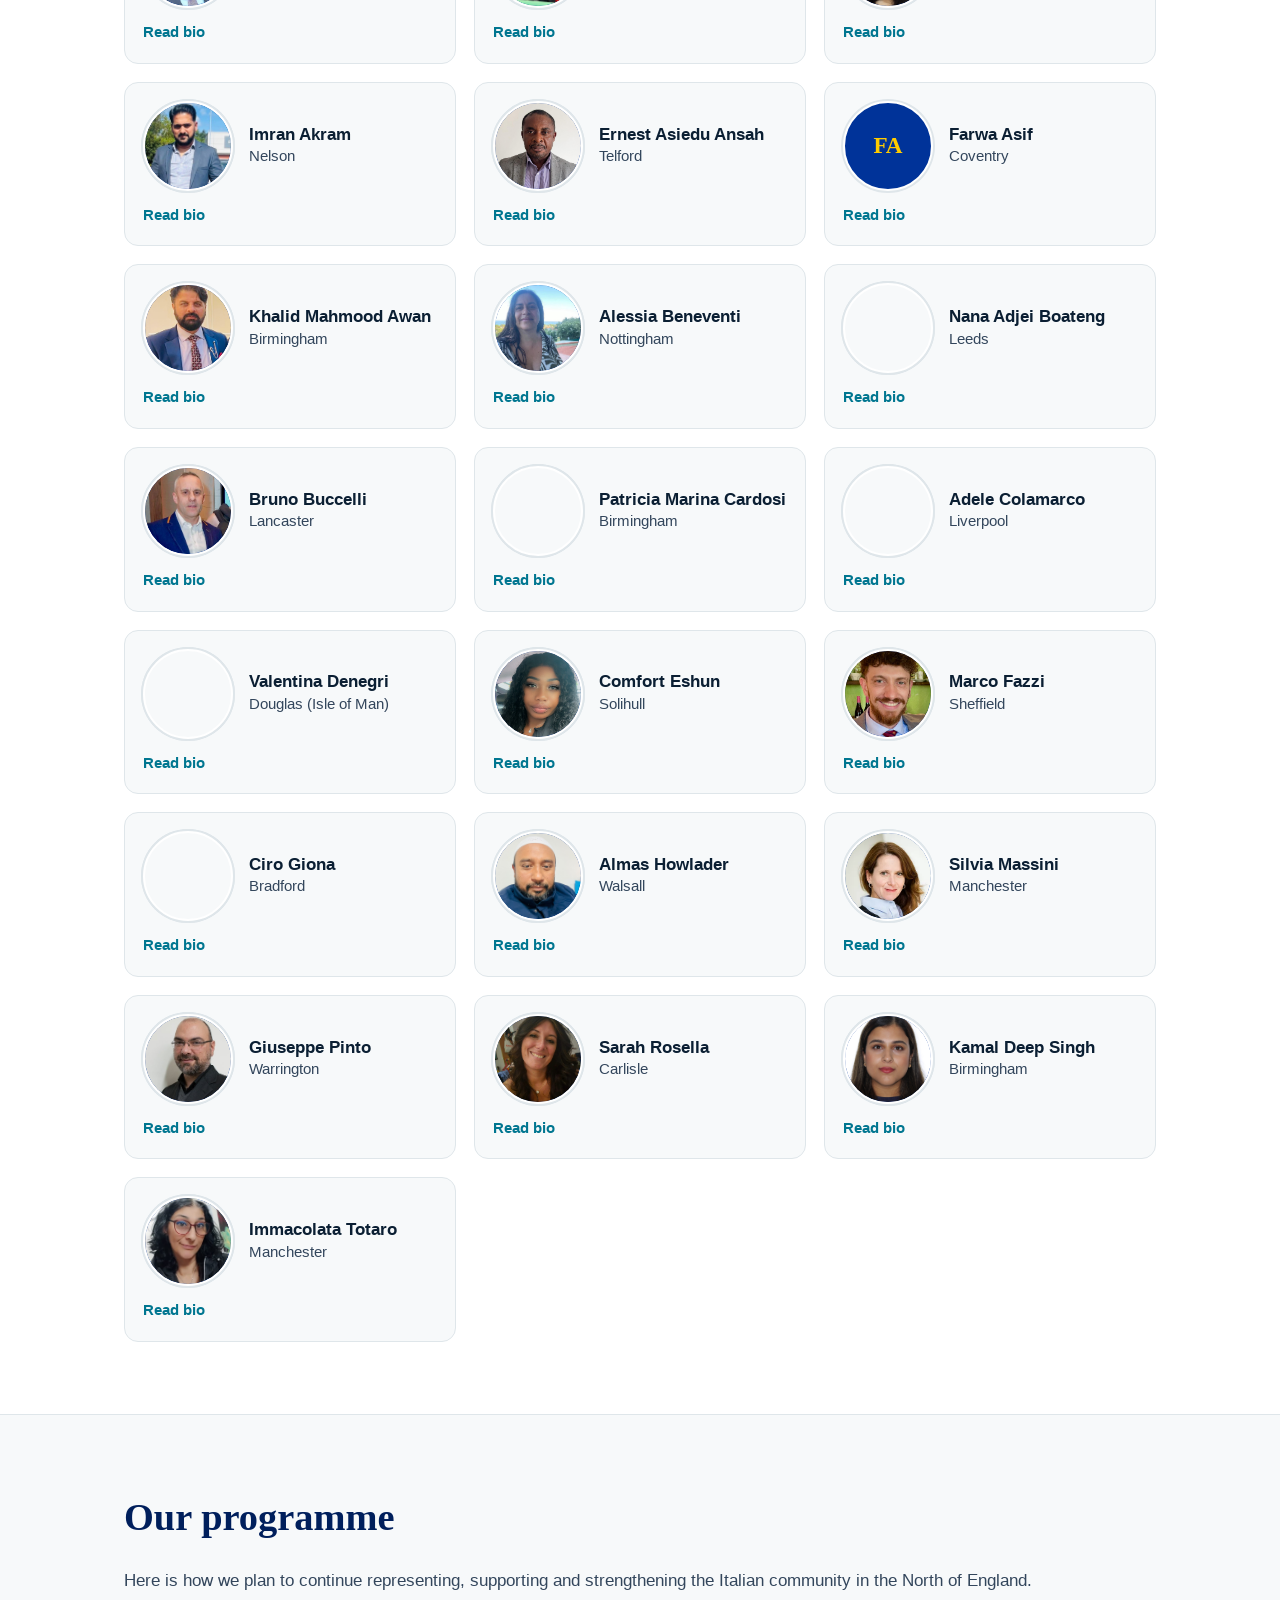
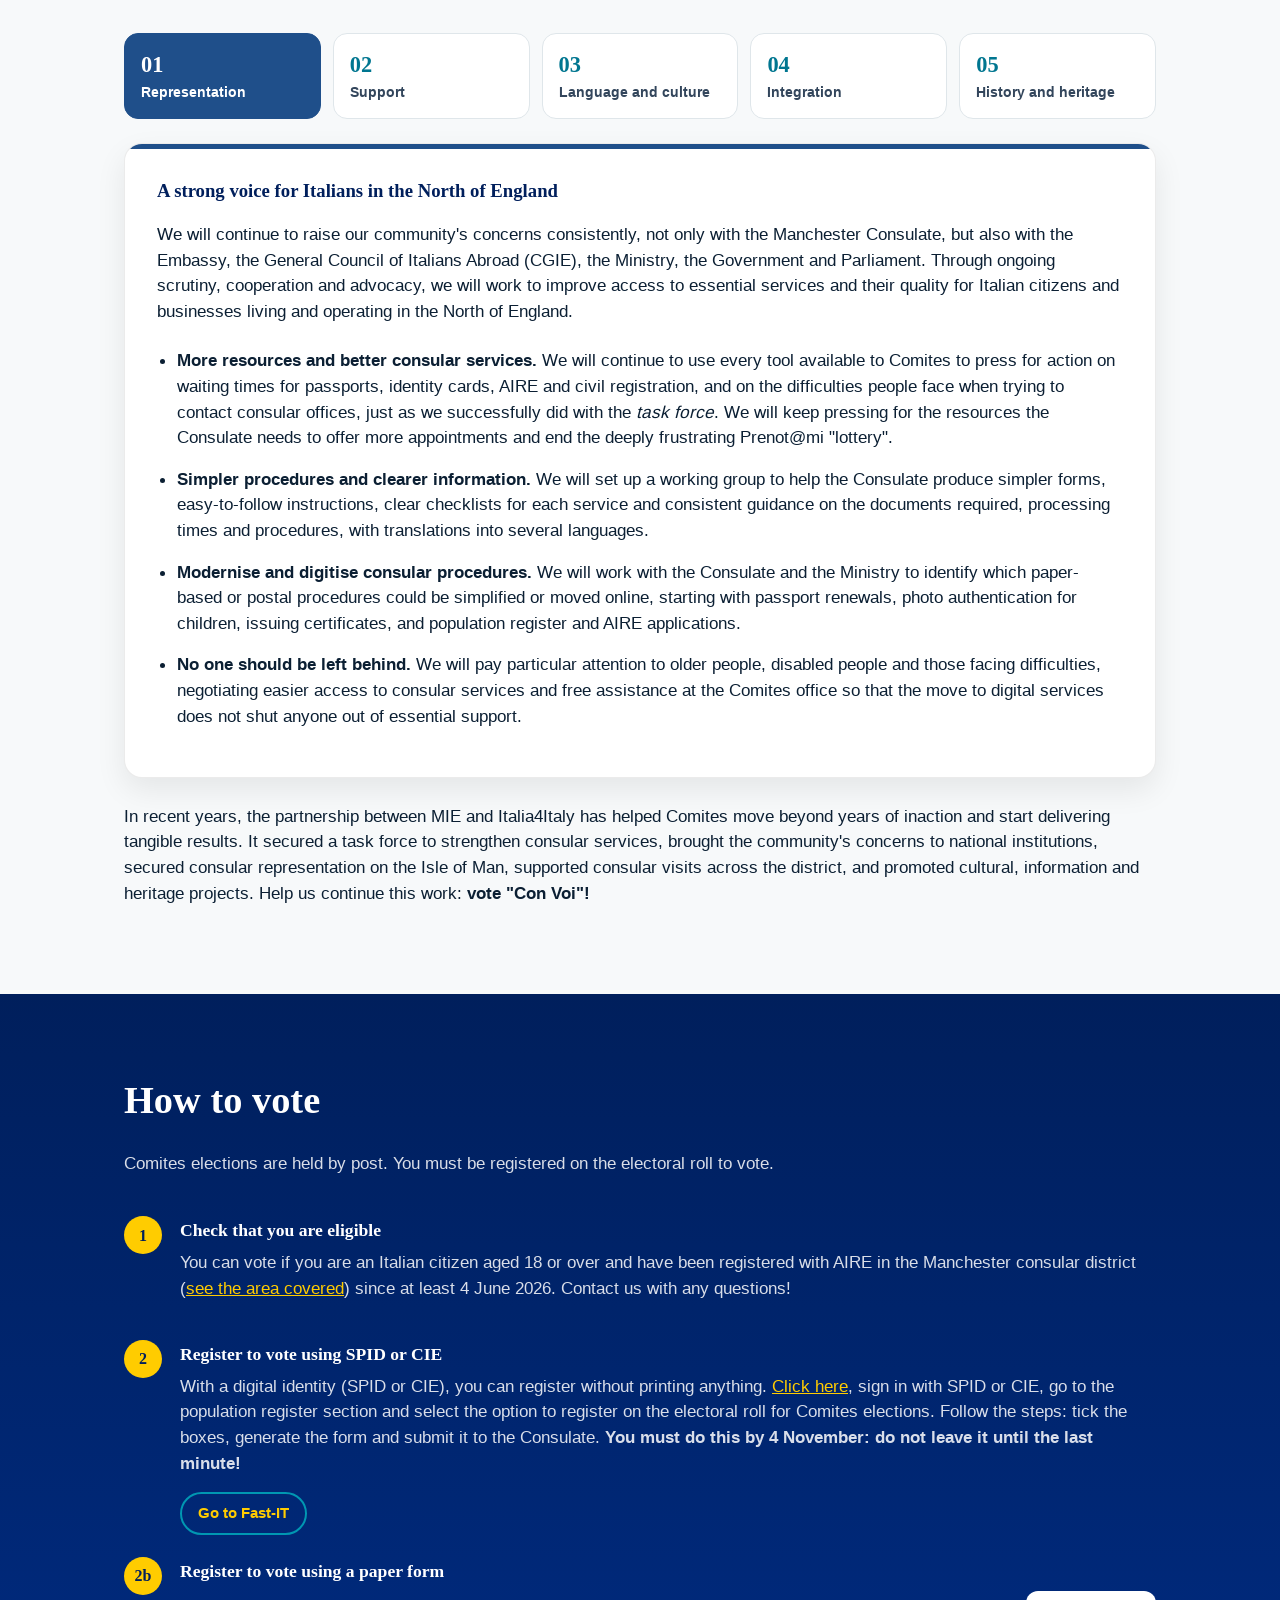
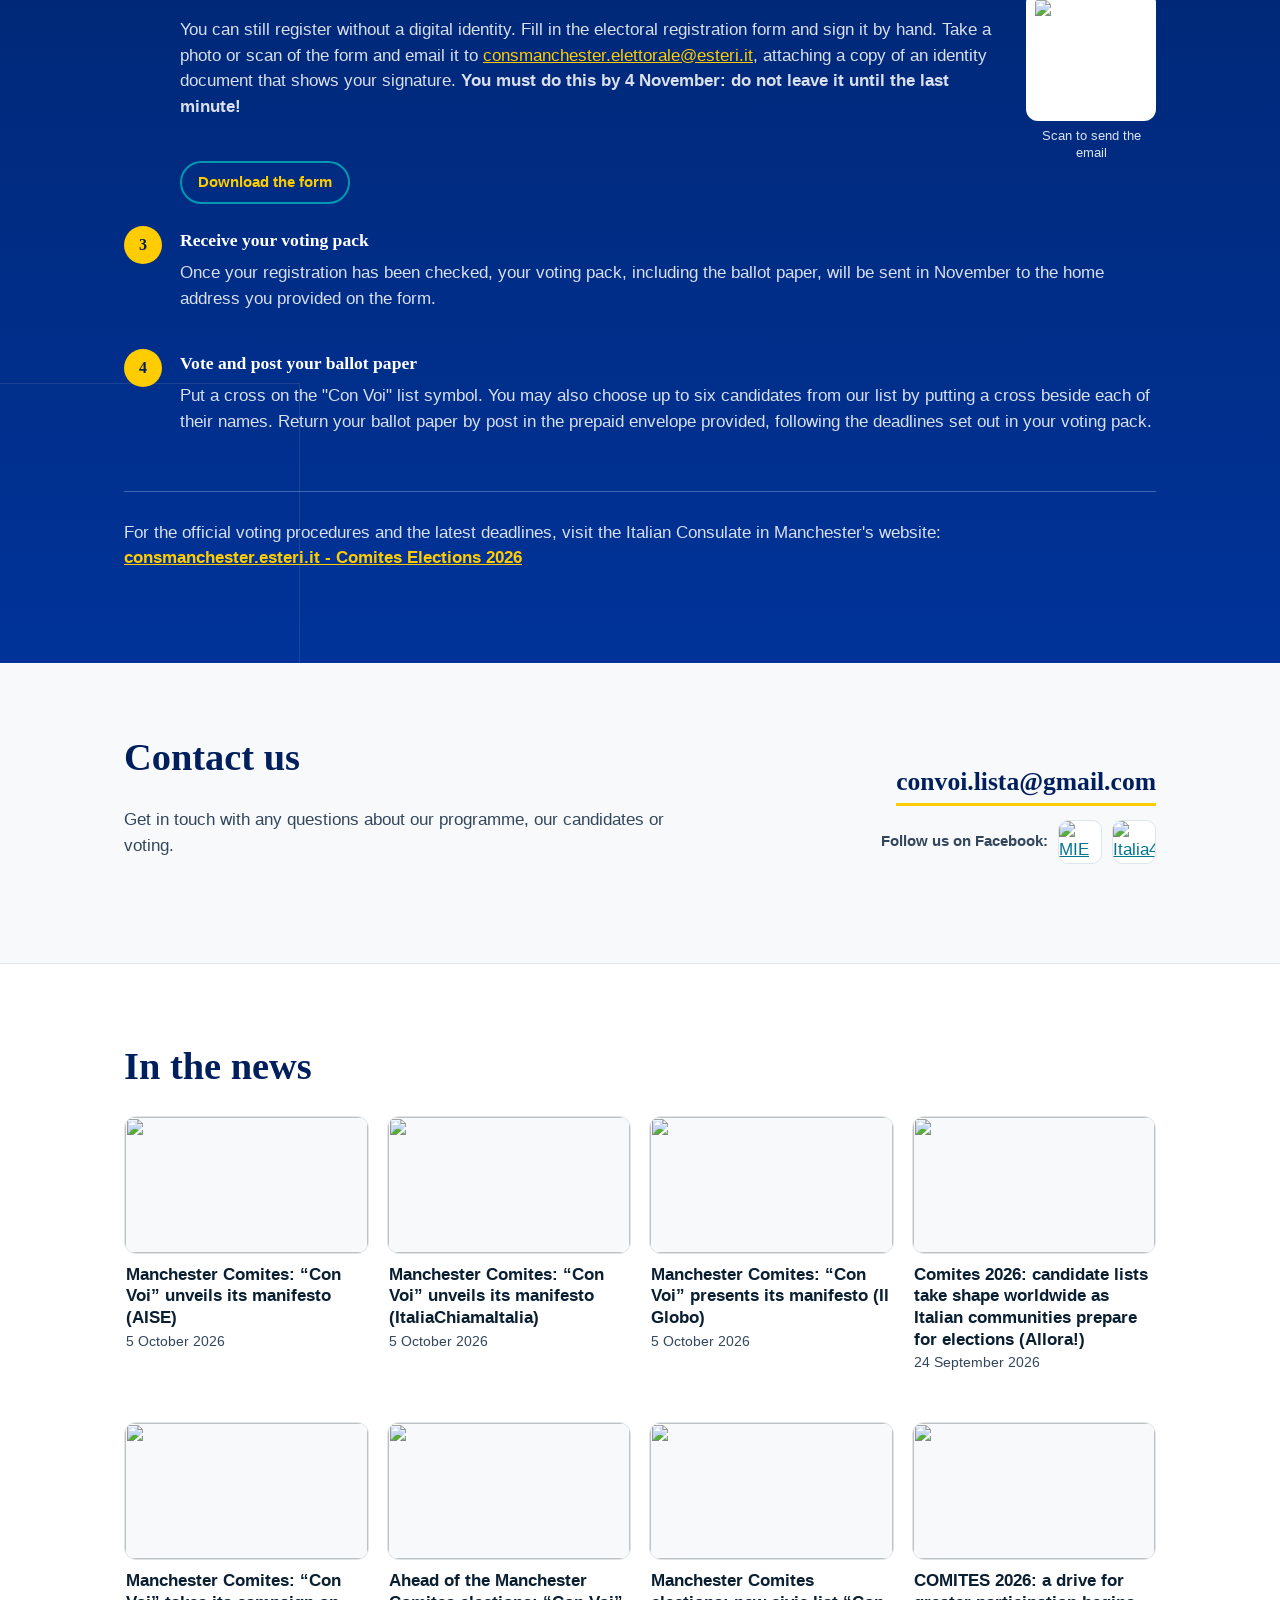
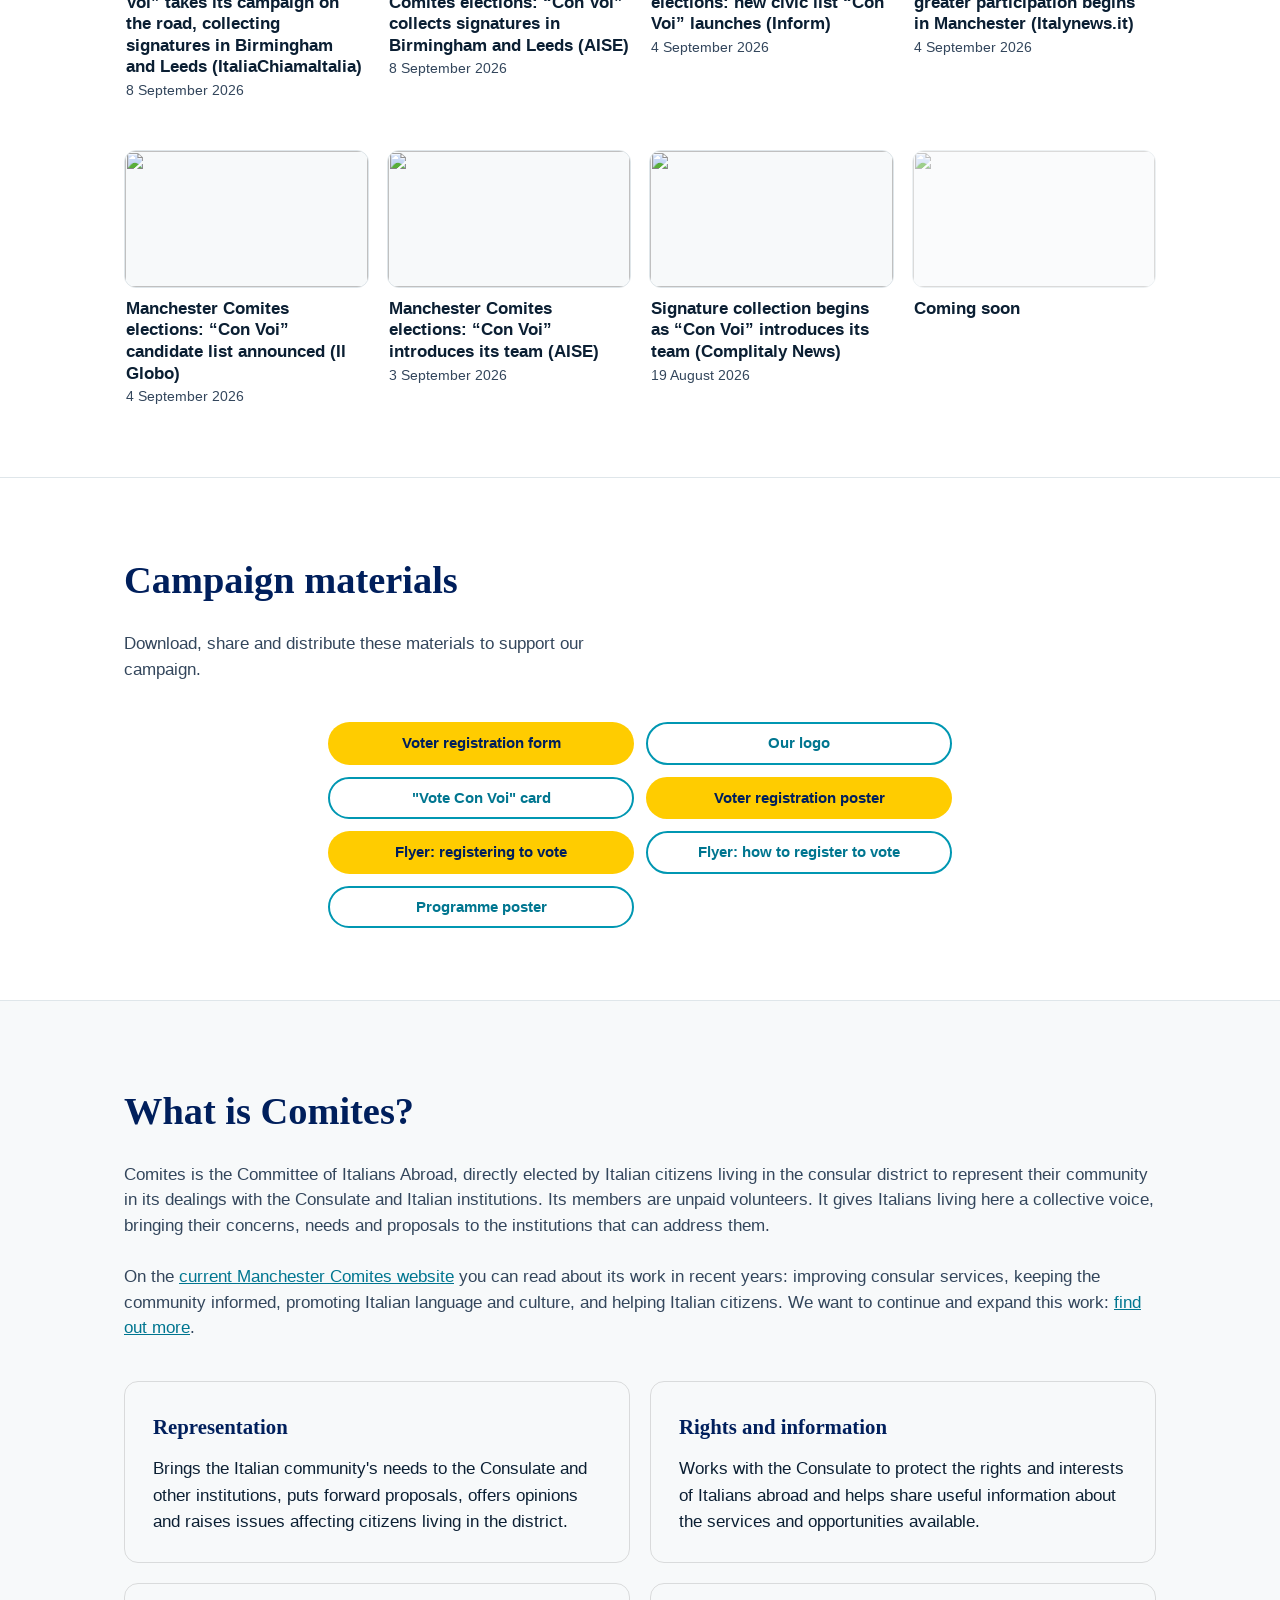
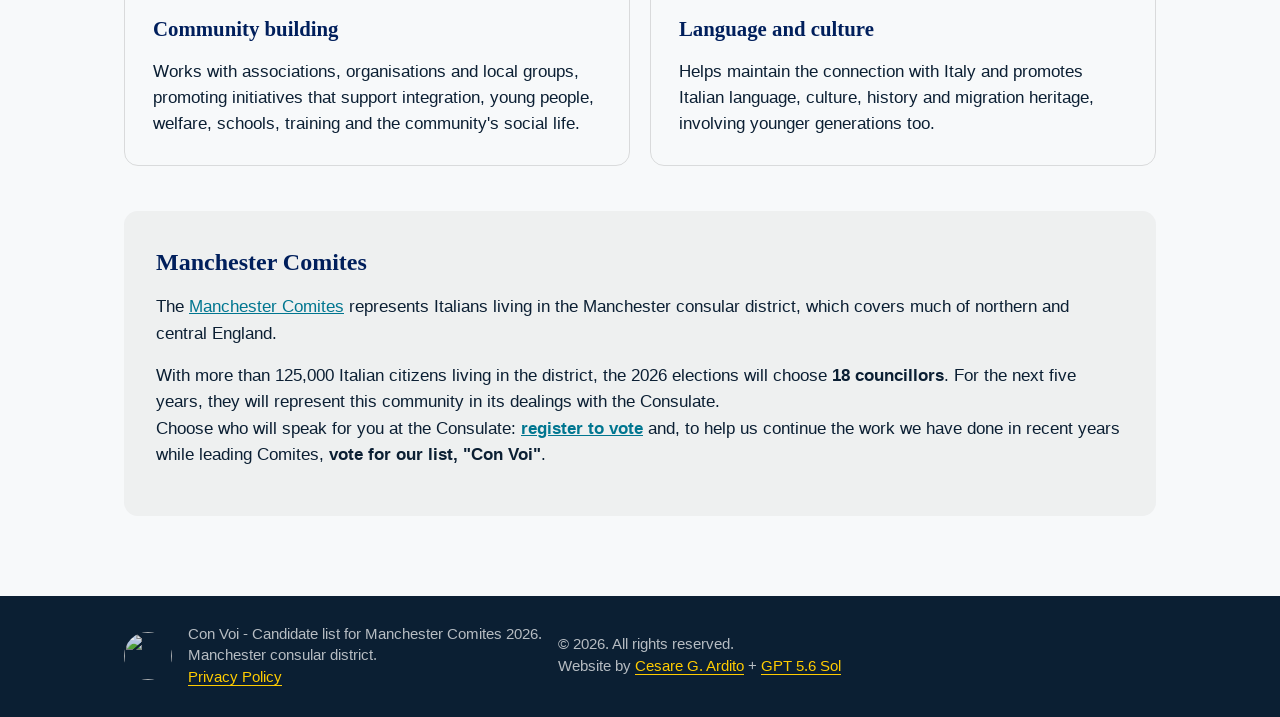
==== commit cad5da15: "Add files via upload" ====
--- a/index-en.html
+++ b/index-en.html
@@ -2,6 +2,8 @@
 <html lang="en">
 <head>
 <meta charset="UTF-8">
+<meta name="referrer" content="strict-origin-when-cross-origin">
+<meta http-equiv="Content-Security-Policy" content="default-src 'self'; base-uri 'none'; object-src 'none'; script-src 'self'; style-src 'self' 'unsafe-inline'; font-src 'self'; img-src 'self' data: https://tile.openstreetmap.org https://*.tile.openstreetmap.org; connect-src 'self' https://api.web3forms.com; frame-src https://www.youtube-nocookie.com; form-action https://api.web3forms.com; upgrade-insecure-requests">
 <meta name="viewport" content="width=device-width, initial-scale=1.0">
 <title>Con Voi | Manchester Comites Elections 2026</title>
 
@@ -10,13 +12,17 @@
   content="Con Voi is the independent, community-led MIE and Italia4Italy list for the 2026 Manchester Comites elections. Meet our candidates, read our programme and find out how to register to vote."
 >
 
-<link rel="canonical" href="https://listaconvoi.github.io/home/index-en.html">
+<link rel="canonical" href="https://convoi.site/index-en.html">
+<link rel="alternate" hreflang="it" href="https://convoi.site/">
+<link rel="alternate" hreflang="en" href="https://convoi.site/index-en.html">
+<link rel="alternate" hreflang="x-default" href="https://convoi.site/">
 <meta name="facebook-domain-verification" content="l0fydimz7vtd81hke3ul7xi5rno97t" />
 <meta name="robots" content="index,follow,max-image-preview:large">
 <meta name="theme-color" content="#001f5c">
 
 <!-- Social media preview -->
 <meta property="og:locale" content="en_GB">
+<meta property="og:locale:alternate" content="it_IT">
 <meta property="og:type" content="website">
 <meta property="og:site_name" content="Con Voi MIE Italia4Italy">
 
@@ -30,16 +36,16 @@
   content="An independent community list representing Italians in the North of England. Meet our candidates, read our programme and find out how to vote."
 >
 
-<meta property="og:url" content="https://listaconvoi.github.io/home/index-en.html">
+<meta property="og:url" content="https://convoi.site/index-en.html">
 
 <meta
   property="og:image"
-  content="https://listaconvoi.github.io/home/assets/logosocial.png"
->
-
-<meta property="og:image:type" content="image/jpeg">
-<meta property="og:image:width" content="1200">
-<meta property="og:image:height" content="630">
+  content="https://convoi.site/assets/logosocial.png"
+>
+
+<meta property="og:image:type" content="image/png">
+<meta property="og:image:width" content="1134">
+<meta property="og:image:height" content="512">
 
 <meta
   property="og:image:alt"
@@ -61,30 +67,27 @@
 
 <meta
   name="twitter:image"
-  content="https://listaconvoi.github.io/home/assets/logosocial.png"
->
-<link rel="icon" href="assets/favicon.png">
-<link rel="preconnect" href="https://fonts.googleapis.com">
-<link rel="preconnect" href="https://fonts.gstatic.com" crossorigin>
-<link href="https://fonts.googleapis.com/css2?family=Fraunces:opsz,wght@9..144,400;9..144,500;9..144,600;9..144,700&family=Inter:wght@400;500;600;700&display=swap" rel="stylesheet">
-<link rel="stylesheet" href="https://unpkg.com/leaflet@1.9.4/dist/leaflet.css">
-<link rel="stylesheet" href="style.css">
+  content="https://convoi.site/assets/logosocial.png"
+>
+<link rel="icon" href="assets/optimized/favicon-32.png" type="image/png" sizes="32x32">
+<link rel="preload" href="assets/fonts/inter-latin.woff2" as="font" type="font/woff2" crossorigin>
+<link rel="preload" href="assets/fonts/fraunces-latin.woff2" as="font" type="font/woff2" crossorigin>
+<link rel="stylesheet" href="style.css?v=20261017">
 </head>
 <body>
 
 <a class="skip-link" href="#main">Skip to content</a>
 
-<div class="wrap language-switch" style="display: flex; justify-content: center; padding-top: 0.75rem; padding-bottom: 0.75rem;">
+<div class="wrap language-switch" role="navigation" aria-label="Language selection">
   <a class="btn btn-small btn-primary"
      href="index.html"
-     hreflang="it"
-     aria-label="Read the Italian version" style="background: #14532d; border-color: #14532d; color: #ffffff;">Clicca qui per la versione in italiano</a>
+     hreflang="it" lang="it">Clicca qui per la versione in italiano</a>
 </div>
 
 <header class="site-header">
   <div class="wrap header-inner">
     <div class="brand">
-      <img src="assets/logo-512.png" alt="Con Voi - Manchester Comites Elections 2026" class="brand-mark">
+      <img src="assets/optimized/logo-104.webp" alt="Con Voi - Manchester Comites Elections 2026" class="brand-mark" width="52" height="52" decoding="async">
       <span class="brand-name">Con Voi: MIE &amp; Italia4Italy</span>
     </div>
     <nav class="site-nav" aria-label="Main navigation">
@@ -97,7 +100,7 @@
   </div>
 </header>
 
-<main id="main">
+<main id="main" tabindex="-1">
 
   <section class="hero">
     <div class="wrap hero-wrap">
@@ -117,7 +120,7 @@
         </div>
       </div>
       <div class="hero-seal" aria-hidden="true">
-        <img src="assets/logo-512.png" alt="">
+        <img src="assets/optimized/logo-512.webp" alt="" width="512" height="512" decoding="async" fetchpriority="high" srcset="assets/optimized/logo-260.webp 260w, assets/optimized/logo-340.webp 340w, assets/optimized/logo-512.webp 512w" sizes="(max-width:900px) 170px, 260px">
       </div>
       <div class="hero-actions">
         <a class="btn btn-primary" href="#come-si-vota">How to vote</a>
@@ -169,7 +172,7 @@
             </div>
           </div>
 
-          <div id="candidate-map" class="candidate-map" aria-label="Map of the towns and cities represented"></div>
+          <div id="candidate-map" class="candidate-map" role="region" aria-label="Map of the towns and cities represented"></div>
         </aside>
       </div>
 
@@ -183,27 +186,27 @@
     <p class="section-sub">Here is how we plan to continue representing, supporting and strengthening the Italian community in the North of England.</p>
 
     <div class="pillar-index" role="tablist" aria-label="Programme sections">
-      <button class="pillar-btn is-active" role="tab" aria-selected="true" aria-controls="p1" id="tab-p1" data-target="p1">
+      <button class="pillar-btn is-active" role="tab" aria-selected="true" aria-controls="p1" id="tab-p1" data-target="p1" type="button" tabindex="0">
         <span class="pillar-num">01</span>
         <span class="pillar-label">Representation</span>
       </button>
 
-      <button class="pillar-btn" role="tab" aria-selected="false" aria-controls="p2" id="tab-p2" data-target="p2">
+      <button class="pillar-btn" role="tab" aria-selected="false" aria-controls="p2" id="tab-p2" data-target="p2" type="button" tabindex="-1">
         <span class="pillar-num">02</span>
         <span class="pillar-label">Support</span>
       </button>
 
-      <button class="pillar-btn" role="tab" aria-selected="false" aria-controls="p3" id="tab-p3" data-target="p3">
+      <button class="pillar-btn" role="tab" aria-selected="false" aria-controls="p3" id="tab-p3" data-target="p3" type="button" tabindex="-1">
         <span class="pillar-num">03</span>
         <span class="pillar-label">Language and culture</span>
       </button>
 
-      <button class="pillar-btn" role="tab" aria-selected="false" aria-controls="p4" id="tab-p4" data-target="p4">
+      <button class="pillar-btn" role="tab" aria-selected="false" aria-controls="p4" id="tab-p4" data-target="p4" type="button" tabindex="-1">
         <span class="pillar-num">04</span>
         <span class="pillar-label">Integration</span>
       </button>
 
-      <button class="pillar-btn" role="tab" aria-selected="false" aria-controls="p5" id="tab-p5" data-target="p5">
+      <button class="pillar-btn" role="tab" aria-selected="false" aria-controls="p5" id="tab-p5" data-target="p5" type="button" tabindex="-1">
         <span class="pillar-num">05</span>
         <span class="pillar-label">History and heritage</span>
       </button>
@@ -211,7 +214,7 @@
 
     <div class="pillar-panels">
 
-      <article class="pillar-panel is-active" id="p1" role="tabpanel" aria-labelledby="tab-p1">
+      <div class="pillar-panel is-active" id="p1" role="tabpanel" aria-labelledby="tab-p1" tabindex="0">
         <h3>A strong voice for Italians in the North of England</h3>
 
         <p>
@@ -241,10 +244,10 @@
         </ul>
 
 
-      </article>
-
-
-      <article class="pillar-panel" id="p2" role="tabpanel" aria-labelledby="tab-p2" hidden>
+      </div>
+
+
+      <div class="pillar-panel" id="p2" role="tabpanel" aria-labelledby="tab-p2" hidden tabindex="0">
         <h3>A Comites that is close to people and active across the district</h3>
 
         <p>
@@ -272,10 +275,10 @@
             We will promote qualitative and quantitative research into the main challenges facing the community and access to services, to develop solutions grounded in sound evidence and data. We will publish the requests made by Comites, the responses received, the projects launched, the resources used and the results achieved.
           </li>
         </ul>
-      </article>
-
-
-      <article class="pillar-panel" id="p3" role="tabpanel" aria-labelledby="tab-p3" hidden>
+      </div>
+
+
+      <div class="pillar-panel" id="p3" role="tabpanel" aria-labelledby="tab-p3" hidden tabindex="0">
         <h3>Keep the connection with Italy alive and open it up to younger generations</h3>
 
         <p>
@@ -303,10 +306,10 @@
             We will encourage cultural and educational partnerships, exchanges and twinning projects that build lasting relationships and reach new audiences.
           </li>
         </ul>
-      </article>
-
-
-      <article class="pillar-panel" id="p4" role="tabpanel" aria-labelledby="tab-p4" hidden>
+      </div>
+
+
+      <div class="pillar-panel" id="p4" role="tabpanel" aria-labelledby="tab-p4" hidden tabindex="0">
         <h3>Inform, guide and connect the Italian community</h3>
 
         <p>
@@ -329,10 +332,10 @@
             We will support and draw on local associations, professionals, businesses and communities, making our councillors in different towns and cities a local point of contact and a link with Manchester, while building a wider network of local Comites representatives.
           </li>
         </ul>
-      </article>
-
-
-      <article class="pillar-panel" id="p5" role="tabpanel" aria-labelledby="tab-p5" hidden>
+      </div>
+
+
+      <div class="pillar-panel" id="p5" role="tabpanel" aria-labelledby="tab-p5" hidden tabindex="0">
         <h3>Preserve and share the history of every Italian community across the district</h3>
 
         <p>
@@ -360,7 +363,7 @@
             We will celebrate the different local histories of Italian migration, from Manchester to Yorkshire, from Lancashire to Merseyside, and from the northern Midlands to the Isle of Man.
           </li>
         </ul>
-      </article>
+      </div>
 
     </div>
 
@@ -374,7 +377,7 @@
 </section>
 
   <section id="come-si-vota" class="vota">
-    <div class="vota-seal" aria-hidden="true"><img src="assets/logo-512.png" alt=""></div>
+    <div class="vota-seal" aria-hidden="true"><img src="assets/optimized/logo-512.webp" alt="" width="512" height="512" decoding="async" loading="lazy"></div>
     <div class="wrap">
       <h2 class="section-title section-title-light">How to vote</h2>
       <p class="section-sub section-sub-light">Comites elections are held by post. You must be registered on the electoral roll to vote.</p>
@@ -391,7 +394,7 @@
           <span class="step-num">2</span>
           <div>
             <h3>Register to vote using SPID or CIE</h3>
-            <p>With a digital identity (SPID or CIE), you can register without printing anything. <a href="https://serviziconsolari.esteri.it">Click here</a>, sign in with SPID or CIE, go to the population register section and select the option to register on the electoral roll for Comites elections. Follow the steps: tick the boxes, generate the form and submit it to the Consulate. <strong>You must do this by 4 November: do not leave it until the last minute!</strong></p>
+            <p>With a digital identity (SPID or CIE), you can register without printing anything. <a href="https://serviziconsolari.esteri.it" aria-label="Click here to access Fast-IT">Click here</a>, sign in with SPID or CIE, go to the population register section and select the option to register on the electoral roll for Comites elections. Follow the steps: tick the boxes, generate the form and submit it to the Consulate. <strong>You must do this by 4 November: do not leave it until the last minute!</strong></p>
 <a class="btn btn-small btn-outline" href="https://serviziconsolari.esteri.it">Go to Fast-IT</a>
 
           </div>
@@ -406,14 +409,14 @@
   </p>
 
   <figure class="voto-email-qr">
-    <img src="assets/qrmail.png"
-         alt="QR code per scrivere al Consolato"
-         loading="lazy">
+    <img src="assets/optimized/qrmail.webp"
+         alt="QR code to email the Consulate"
+         loading="lazy" width="130" height="130" decoding="async">
     <figcaption>Scan to send the email</figcaption>
   </figure>
 </div>            
 
-<p></p>
+
             <a class="btn btn-small btn-outline" href="assets/domanda-iscrizione-elenco-elettorale.pdf" download>Download the form</a>
           </div>
         </li>
@@ -448,15 +451,15 @@
       <div class="contatti-links">
         <a class="contact-email" href="mailto:convoi.lista@gmail.com">convoi.lista@gmail.com</a>
 
-        <div class="facebook-links" aria-label="Follow us on Facebook">
+        <div class="facebook-links" role="group" aria-label="Follow us on Facebook">
           <span class="facebook-label">Follow us on Facebook:</span>
 
           <a href="https://www.facebook.com/profile.php?id=61593813022107" target="_blank" rel="noopener" aria-label="MIE on Facebook">
-            <img src="assets/MIE.jpg" alt="MIE" class="facebook-logo">
+            <img src="assets/optimized/MIE.webp" alt="MIE" class="facebook-logo" width="44" height="44" loading="lazy" decoding="async">
           </a>
 
           <a href="https://www.facebook.com/Italia4Italy" target="_blank" rel="noopener" aria-label="Italia4Italy on Facebook">
-            <img src="assets/Italia4Italy.png" alt="Italia4Italy" class="facebook-logo">
+            <img src="assets/optimized/Italia4Italy.webp" alt="Italia4Italy" class="facebook-logo" width="44" height="44" loading="lazy" decoding="async">
           </a>
         </div>
       </div>
@@ -470,7 +473,7 @@
     <div class="press-gallery">
 
       <a class="press-card" href="https://www.aise.it/comitescgie/comites-manchester-la-lista-con-voi-presenta-il-programma/237865/119" target="_blank" rel="noopener">
-        <div class="press-thumb" style="background-image: url('assets/aise.jpg');" aria-hidden="true"></div>
+        <div class="press-thumb" aria-hidden="true"><img src="assets/optimized/aise.webp" alt="" width="278" height="166" loading="lazy" decoding="async"></div>
         <p class="press-caption">
           <span>Manchester Comites: “Con Voi” unveils its manifesto (AISE)</span>
           <time datetime="2026-10-05">5 October 2026</time>
@@ -478,7 +481,7 @@
       </a>
 
       <a class="press-card" href="https://www.italiachiamaitalia.it/regno-unito-comites-manchester-la-lista-con-voi-presenta-il-proprio-programma/" target="_blank" rel="noopener">
-        <div class="press-thumb" style="background-image: url('assets/italiachiamaitalia.jpg');" aria-hidden="true"></div>
+        <div class="press-thumb" aria-hidden="true"><img src="assets/optimized/italiachiamaitalia.webp" alt="" width="774" height="447" loading="lazy" decoding="async"></div>
         <p class="press-caption">
           <span>Manchester Comites: “Con Voi” unveils its manifesto (ItaliaChiamaItalia)</span>
           <time datetime="2026-10-05">5 October 2026</time>
@@ -486,7 +489,7 @@
       </a>
 
       <a class="press-card" href="https://ilglobo.com/news/comites-manchester-con-voi-presenta-il-programma-152504/" target="_blank" rel="noopener">
-        <div class="press-thumb" style="background-image: url('assets/ilglobo.jpg');" aria-hidden="true"></div>
+        <div class="press-thumb" aria-hidden="true"><img src="assets/optimized/ilglobo.webp" alt="" width="502" height="278" loading="lazy" decoding="async"></div>
         <p class="press-caption">
           <span>Manchester Comites: “Con Voi” presents its manifesto (Il Globo)</span>
           <time datetime="2026-10-05">5 October 2026</time>
@@ -494,7 +497,7 @@
       </a>
 
       <a class="press-card" href="https://alloranews.com/italiani-nel-mondo/comites-2026-le-liste-prendono-forma-nel-mondo-comunita-italiane-verso-il-rinnovo" target="_blank" rel="noopener">
-        <div class="press-thumb" style="background-image: url('assets/allora.png');" aria-hidden="true"></div>
+        <div class="press-thumb" aria-hidden="true"><img src="assets/optimized/allora.webp" alt="" width="800" height="458" loading="lazy" decoding="async"></div>
         <p class="press-caption">
           <span>Comites 2026: candidate lists take shape worldwide as Italian communities prepare for elections (Allora!)</span>
           <time datetime="2026-09-24">24 September 2026</time>
@@ -508,7 +511,7 @@
     <div class="press-gallery">
 
       <a class="press-card" href="https://www.italiachiamaitalia.it/comites-manchester-con-voi-birmingham-leeds-firme/" target="_blank" rel="noopener">
-        <div class="press-thumb" style="background-image: url('assets/italiachiamaitalia.jpg');" aria-hidden="true"></div>
+        <div class="press-thumb" aria-hidden="true"><img src="assets/optimized/italiachiamaitalia.webp" alt="" width="774" height="447" loading="lazy" decoding="async"></div>
         <p class="press-caption">
           <span>Manchester Comites: “Con Voi” takes its campaign on the road, collecting signatures in Birmingham and Leeds (ItaliaChiamaItalia)</span>
           <time datetime="2026-09-08">8 September 2026</time>
@@ -516,7 +519,7 @@
       </a>
 
       <a class="press-card" href="https://www.aise.it/comitescgie/verso-il-nuovo-comites-di-manchester-la-lista-con-voi-a-birmingham-e-leeds-per-la-raccolta-firme/236788/143" target="_blank" rel="noopener">
-        <div class="press-thumb" style="background-image: url('assets/aise.jpg');" aria-hidden="true"></div>
+        <div class="press-thumb" aria-hidden="true"><img src="assets/optimized/aise.webp" alt="" width="278" height="166" loading="lazy" decoding="async"></div>
         <p class="press-caption">
           <span>Ahead of the Manchester Comites elections: “Con Voi” collects signatures in Birmingham and Leeds (AISE)</span>
           <time datetime="2026-09-08">8 September 2026</time>
@@ -524,7 +527,7 @@
       </a>
 
       <a class="press-card" href="https://comunicazioneinform.it/elezioni-comites-manchester-nasce-la-lista-civica-con-voi/" target="_blank" rel="noopener">
-        <div class="press-thumb" style="background-image: url('assets/comunica.png');" aria-hidden="true"></div>
+        <div class="press-thumb" aria-hidden="true"><img src="assets/optimized/comunica.webp" alt="" width="558" height="331" loading="lazy" decoding="async"></div>
         <p class="press-caption">
           <span>Manchester Comites elections: new civic list “Con Voi” launches (Inform)</span>
           <time datetime="2026-09-04">4 September 2026</time>
@@ -532,7 +535,7 @@
       </a>
 
       <a class="press-card" href="https://italynews.it/attualita/2026/09/04/comites-2026-a-manchester-parte-la-sfida-della-partecipazione-128648.html" target="_blank" rel="noopener">
-        <div class="press-thumb" style="background-image: url('assets/italynews.png');" aria-hidden="true"></div>
+        <div class="press-thumb" aria-hidden="true"><img src="assets/optimized/italynews.webp" alt="" width="768" height="427" loading="lazy" decoding="async"></div>
         <p class="press-caption">
           <span>COMITES 2026: a drive for greater participation begins in Manchester (Italynews.it)</span>
           <time datetime="2026-09-04">4 September 2026</time>
@@ -546,7 +549,7 @@
     <div class="press-gallery">
 
       <a class="press-card" href="https://ilglobo.com/news/elezioni-comites-di-manchester-presentata-la-lista-con-voi-151056/" target="_blank" rel="noopener">
-        <div class="press-thumb" style="background-image: url('assets/ilglobo.jpg');" aria-hidden="true"></div>
+        <div class="press-thumb" aria-hidden="true"><img src="assets/optimized/ilglobo.webp" alt="" width="502" height="278" loading="lazy" decoding="async"></div>
         <p class="press-caption">
           <span>Manchester Comites elections: “Con Voi” candidate list announced (Il Globo)</span>
           <time datetime="2026-09-04">4 September 2026</time>
@@ -554,7 +557,7 @@
       </a>
 
       <a class="press-card" href="https://www.aise.it/comitescgie/elezioni-comites-manchester-la-lista-con-voi-presenta-la-sua-squadra/236638/119" target="_blank" rel="noopener">
-        <div class="press-thumb" style="background-image: url('assets/aise.jpg');" aria-hidden="true"></div>
+        <div class="press-thumb" aria-hidden="true"><img src="assets/optimized/aise.webp" alt="" width="278" height="166" loading="lazy" decoding="async"></div>
         <p class="press-caption">
           <span>Manchester Comites elections: “Con Voi” introduces its team (AISE)</span>
           <time datetime="2026-09-03">3 September 2026</time>
@@ -562,7 +565,7 @@
       </a>
 
       <a class="press-card" href="https://www.complitaly.uk/notizie/com-it-es-al-via-la-raccolta-firme-lista-con-voi-si-presenta" target="_blank" rel="noopener">
-        <div class="press-thumb" style="background-image: url('assets/complitaly.png');" aria-hidden="true"></div>
+        <div class="press-thumb" aria-hidden="true"><img src="assets/optimized/complitaly.webp" alt="" width="628" height="336" loading="lazy" decoding="async"></div>
         <p class="press-caption">
           <span>Signature collection begins as “Con Voi” introduces its team (Complitaly News)</span>
           <time datetime="2026-08-19">19 August 2026</time>
@@ -570,8 +573,8 @@
       </a>
 
       <article class="press-card press-placeholder">
-        <div class="press-thumb" aria-hidden="true"></div>
-        <p class="press-caption"><span>Coming soon</span><time></time></p>
+        <div class="press-thumb" aria-hidden="true"><img src="assets/optimized/news.webp" alt="" width="1024" height="572" loading="lazy" decoding="async"></div>
+        <p class="press-caption"><span>Coming soon</span></p>
       </article>
 
     </div>
@@ -591,10 +594,8 @@
         <a class="btn btn-small btn-primary" href="assets/registrati.pdf" download>Flyer: registering to vote</a>
         <a class="btn btn-small btn-outline" href="assets/registertovote.pdf" download>Flyer: how to register to vote</a>
         <a class="btn btn-small btn-outline" href="assets/programma.pdf" download>Programme poster</a>
-    <!---   <a class="btn btn-small btn-outline" href="#materiali" download>Material 4</a> --->
-      </div>
-    </div>
-  </section>
+    
+      </div>
     </div>
   </section>
 
@@ -660,7 +661,7 @@
 
 <footer class="site-footer">
   <div class="wrap footer-inner">
-    <img src="assets/logo-512.png" alt="" class="footer-mark" aria-hidden="true">
+    <img src="assets/optimized/logo-104.webp" alt="" class="footer-mark" aria-hidden="true" width="48" height="48" loading="lazy" decoding="async">
     <p>Con Voi - Candidate list for Manchester Comites 2026.<br>Manchester consular district.<br>
       <button
         type="button"
@@ -687,7 +688,7 @@
     >&times;</button>
 
     <h2 id="privacy-policy-title">Privacy Policy</h2>
-    <p class="privacy-policy-date">Last updated: 28 August 2026</p>
+    <p class="privacy-policy-date">Last updated: 17 October 2026</p>
 
     <p>
       This policy explains how personal data is processed through the website of the <strong>Con Voi - Manchester Comites 2026</strong> candidate list. For privacy enquiries, please email <a href="mailto:convoi.lista@gmail.com">convoi.lista@gmail.com</a>.
@@ -704,8 +705,13 @@
     <h3>External services</h3>
     <p>
       Form submissions are handled by
-      <a href="https://formspree.io/legal/privacy-policy/" target="_blank" rel="noopener noreferrer">Formspree</a>. The website also loads fonts through
-      <a href="https://developers.google.com/fonts/faq/privacy" target="_blank" rel="noopener noreferrer">Google Fonts</a>. These providers may process technical data in accordance with their own privacy policies.
+      <a href="https://web3forms.com/privacy" target="_blank" rel="noopener noreferrer">Web3Forms</a>.
+      Fonts are hosted on this website. The map loads map images from
+      <a href="https://osmfoundation.org/wiki/Privacy_Policy" target="_blank" rel="noopener noreferrer">OpenStreetMap</a>
+      when it approaches the visible area. On pages with videos, the
+      <a href="https://policies.google.com/privacy" target="_blank" rel="noopener noreferrer">YouTube</a>
+      player loads only when you select the play control, using youtube-nocookie.com.
+      These external services may process technical data in accordance with their own privacy policies.
     </p>
 
     <h3>Cookies</h3>
@@ -728,21 +734,21 @@
   </div>
 </dialog>
 
-<div id="popup-voto" class="popup-voto" hidden role="dialog" aria-modal="true" aria-label="Register to vote">
+<dialog id="popup-voto" class="popup-voto" hidden aria-describedby="popup-voto-text" aria-label="Register to vote">
   <div class="popup-voto-box">
     <button type="button" class="popup-voto-close" aria-label="Close">&times;</button>
-    <p class="popup-voto-text">Register to vote in the Comites elections: enter your email address to receive the registration form and more information about our candidates.</p>
-    <form class="popup-voto-form" action="" method="POST">
+    <p class="popup-voto-text" id="popup-voto-text">Register to vote in the Comites elections: enter your email address to receive the registration form and more information about our candidates.</p>
+    <form class="popup-voto-form" action="https://api.web3forms.com/submit" method="post">
   <input type="hidden" name="access_key" value="8559c1c9-ba7c-4021-9c50-20b107d10e61">
   <input type="hidden" name="subject" value="New registration - Con Voi">
-  <input class="popup-voto-input" type="email" name="email" placeholder="Your email address" required>
+  <label for="popup-voto-email" class="sr-only">Your email address</label>
+  <input class="popup-voto-input" id="popup-voto-email" type="email" name="email" autocomplete="email" inputmode="email" placeholder="Your email address" required>
   <button type="submit" class="btn btn-small btn-primary">Send</button>
 </form>
-    <p class="popup-voto-stato" hidden></p>
+    <p class="popup-voto-stato" role="status" aria-live="polite" tabindex="-1" hidden></p>
   </div>
-</div>
-
-<script src="https://unpkg.com/leaflet@1.9.4/dist/leaflet.js"></script>
-<script src="script-en.js"></script>
+</dialog>
+
+<script src="script-en.js?v=20261017" defer></script>
 </body>
 </html>
--- a/style.css
+++ b/style.css
@@ -1,3 +1,53 @@
+/* Original Inter and Fraunces fonts, self-hosted. SIL Open Font License copies accompany the fonts. */
+/* Fraunces: latin-ext */
+@font-face {
+  font-family: 'Fraunces';
+  font-style: normal;
+  font-weight: 400 700;
+  font-display: swap;
+  src: url(assets/fonts/fraunces-latin-ext.woff2) format('woff2');
+  unicode-range: U+0100-02BA, U+02BD-02C5, U+02C7-02CC, U+02CE-02D7, U+02DD-02FF, U+0304, U+0308, U+0329, U+1D00-1DBF, U+1E00-1E9F, U+1EF2-1EFF, U+2020, U+20A0-20AB, U+20AD-20C4, U+2113, U+2C60-2C7F, U+A720-A7FF;
+}
+/* Fraunces: latin */
+@font-face {
+  font-family: 'Fraunces';
+  font-style: normal;
+  font-weight: 400 700;
+  font-display: swap;
+  src: url(assets/fonts/fraunces-latin.woff2) format('woff2');
+  unicode-range: U+0000-00FF, U+0131, U+0152-0153, U+02BB-02BC, U+02C6, U+02DA, U+02DC, U+0304, U+0308, U+0329, U+2000-206F, U+20AC, U+2122, U+2191, U+2193, U+2212, U+2215, U+FEFF, U+FFFD;
+}
+/* Inter: latin-ext */
+@font-face {
+  font-family: 'Inter';
+  font-style: normal;
+  font-weight: 400 700;
+  font-display: swap;
+  src: url(assets/fonts/inter-latin-ext.woff2) format('woff2');
+  unicode-range: U+0100-02BA, U+02BD-02C5, U+02C7-02CC, U+02CE-02D7, U+02DD-02FF, U+0304, U+0308, U+0329, U+1D00-1DBF, U+1E00-1E9F, U+1EF2-1EFF, U+2020, U+20A0-20AB, U+20AD-20C4, U+2113, U+2C60-2C7F, U+A720-A7FF;
+}
+/* Inter: latin */
+@font-face {
+  font-family: 'Inter';
+  font-style: normal;
+  font-weight: 400 700;
+  font-display: swap;
+  src: url(assets/fonts/inter-latin.woff2) format('woff2');
+  unicode-range: U+0000-00FF, U+0131, U+0152-0153, U+02BB-02BC, U+02C6, U+02DA, U+02DC, U+0304, U+0308, U+0329, U+2000-206F, U+20AC, U+2122, U+2191, U+2193, U+2212, U+2215, U+FEFF, U+FFFD;
+}
+
+/* Metric-adjusted local fallback reduces text movement before Inter arrives. */
+@font-face{
+  font-family:"Inter Fallback"; src:local("Arial"),local("Liberation Sans"),local("Nimbus Sans");
+  font-style:normal; font-weight:400 500;
+  size-adjust:107%; ascent-override:90.54%; descent-override:22.54%; line-gap-override:0%;
+}
+@font-face{
+  font-family:"Inter Fallback"; src:local("Arial Bold"),local("Liberation Sans Bold"),local("Nimbus Sans Bold");
+  font-style:normal; font-weight:600 700;
+  size-adjust:107%; ascent-override:90.54%; descent-override:22.54%; line-gap-override:0%;
+}
+
 :root{
   --blue: #003399;
   --blue-deep: #001f5c;
@@ -11,12 +61,12 @@
   --line: #dfe6ea;
   --radius: 14px;
   --serif: "Fraunces", Georgia, serif;
-  --sans: "Inter", -apple-system, BlinkMacSystemFont, "Segoe UI", sans-serif;
+  --sans: "Inter", "Inter Fallback", -apple-system, BlinkMacSystemFont, "Segoe UI", sans-serif;
   --shadow: 0 12px 32px -16px rgba(0,31,92,0.35);
 }
 
 *{ box-sizing: border-box; }
-html{ scroll-behavior: smooth; }
+html{ scroll-behavior: smooth; scroll-padding-top: 100px; }
 @media (prefers-reduced-motion: reduce){
   html{ scroll-behavior: auto; }
   *{ animation-duration: 0.01ms !important; transition-duration: 0.01ms !important; }
@@ -87,7 +137,7 @@
 .btn-ghost:hover{ border-color: var(--white); }
 .btn-small{ padding: 8px 16px; font-size: 0.88rem; }
 .btn-outline{ background: transparent; color: var(--teal-deep); border-color: var(--teal); }
-.btn-outline:hover{ background: var(--teal); color: #fff; }
+.btn-outline:hover{ background: var(--teal-deep); border-color: var(--teal-deep); color: #fff; }
 
 /* Hero */
 .hero{
@@ -189,7 +239,7 @@
   background: var(--white); border: 1px solid var(--line); border-radius: var(--radius);
   padding: 18px 16px; font-family: var(--sans);
 }
-.pillar-num{ font-family: var(--serif); font-size: 1.4rem; color: var(--teal); font-weight:600; }
+.pillar-num{ font-family: var(--serif); font-size: 1.4rem; color: var(--teal-deep); font-weight:600; }
 .pillar-label{ font-weight: 600; color: var(--ink-soft); }
 .pillar-panel li {
   margin-bottom: 1rem;
@@ -494,10 +544,12 @@
 /* Popup registrazione voto */
 .popup-voto{
   position: fixed; inset: 0; z-index: 200;
-  display:flex; align-items:center; justify-content:center; padding: 20px;
-  background: rgba(4,12,32,0.6); backdrop-filter: blur(2px);
-  opacity: 0; pointer-events: none; transition: opacity .3s ease;
-}
+  width:100%; height:100%; max-width:none; max-height:none; margin:0; border:0;
+  display:flex; align-items:center; justify-content:center; padding:20px;
+  background:transparent; color:inherit;
+}
+.popup-voto:not([open]){ display:none; }
+.popup-voto::backdrop{ background:rgba(4,12,32,0.6); backdrop-filter:blur(2px); }
 .popup-voto.is-visible{ opacity: 1; pointer-events: auto; }
 .popup-voto-box{
   width: 100%; max-width: 420px;
@@ -768,7 +820,7 @@
 .press-thumb{
   width:100%;
   aspect-ratio:16 / 9;
-  background:var(--paper) url("assets/news.png") center / cover no-repeat;
+  background:var(--paper);
   border:1px solid var(--line);
   border-radius:12px;
   overflow:hidden;
@@ -795,7 +847,7 @@
   color:var(--ink-soft);
   font-size:.84rem;
 }
-.press-placeholder{ opacity:.58; }
+.press-placeholder .press-thumb{ opacity:.58; }
 @media (max-width:900px){
   .press-gallery{ grid-template-columns:repeat(2,minmax(0,1fr)); }
 }
@@ -873,3 +925,92 @@
     align-self: center;
   }
 }
+
+
+  /* Video di approfondimento nei cinque tab del programma */
+  .programma-video {
+    width: 100%;
+    max-width: 760px;
+    margin: 1.5rem auto 2rem;
+  }
+  .programma-video h4 {
+    margin: 0 0 0.8rem;
+    font-size: 1.05rem;
+  }
+  .programma-video-frame {
+    width: 100%;
+    aspect-ratio: 16 / 9;
+    border-radius: 12px;
+    overflow: hidden;
+    background: #edf3f2;
+  }
+  .programma-video-frame iframe {
+    display: block;
+    width: 100%;
+    height: 100%;
+    border: 0;
+  }
+  .programma-video-placeholder {
+    display: flex;
+    align-items: center;
+    justify-content: center;
+    box-sizing: border-box;
+    border: 1px dashed #9cafaa;
+    color: #4e625d;
+    font-weight: 600;
+    text-align: center;
+    padding: 1rem;
+  }
+
+/* Loading, keyboard access and narrow screens. */
+[hidden]{ display:none !important; }
+.sr-only{ position:absolute; width:1px; height:1px; padding:0; margin:-1px; overflow:hidden; clip-path:inset(50%); white-space:nowrap; border:0; }
+.language-switch{ display:flex; justify-content:center; padding-top:.75rem; padding-bottom:.75rem; }
+.language-switch .btn{ background:#14532d; border-color:#14532d; color:#fff; }
+.language-switch .btn:hover{ background:#104325; border-color:#104325; }
+:where(a,button,input,summary,[tabindex]):focus-visible{ outline:3px solid var(--teal-deep); outline-offset:4px; }
+:where(.hero,.vota,.site-footer,.popup-voto) :where(a,button,input,[tabindex]):focus-visible{ outline-color:var(--gold); }
+#main:focus{ outline:none; }
+.brand-mark,.footer-mark{ flex-shrink:0; }
+.header-inner{ gap:20px; }
+.site-footer a{ color:var(--gold); text-underline-offset:3px; }
+.site-footer a:hover{ color:#fff; }
+.footer-inner{ flex-wrap:wrap; }
+.contact-email{ overflow-wrap:anywhere; max-width:100%; }
+.contatti-links{ max-width:100%; }
+.candidato-bio-toggle{ min-height:24px; }
+.candidato-foto-img[hidden]{ display:none; }
+.candidate-map-message{ margin:8px; color:var(--ink); font-size:.7rem; line-height:1.3; }
+.candidate-map > .btn{ margin:0 8px 8px; padding:5px 9px; font-size:.68rem; }
+.candidate-map .leaflet-control-attribution{ font-size:9px; }
+.candidate-map .leaflet-interactive:focus-visible{ outline:2px solid var(--blue-deep); outline-offset:2px; }
+.popup-voto-box{ max-height:calc(100vh - 40px); max-height:calc(100dvh - 40px); overflow:auto; }
+.popup-voto-close{ width:32px; height:32px; padding:0; }
+.popup-voto-input::placeholder{ color:rgba(255,255,255,.75); }
+.popup-voto-stato:focus{ outline:2px solid var(--gold); outline-offset:4px; }
+.video-facade{
+  display:flex; flex-direction:column; align-items:center; justify-content:center;
+  gap:16px; width:100%; height:100%; padding:24px; border:0;
+  background:linear-gradient(135deg,#003399,#001f5c); color:#fff;
+  font:600 1.1rem var(--sans); text-decoration:none; text-align:center; cursor:pointer;
+}
+.video-facade:hover{ background:#001f5c; }
+.video-facade:focus-visible{ outline:4px solid var(--gold); outline-offset:-6px; }
+.video-play{ display:grid; place-items:center; width:72px; height:52px; border-radius:14px; background:#fff; }
+.video-play::before{ content:""; margin-left:5px; border-top:12px solid transparent; border-bottom:12px solid transparent; border-left:20px solid var(--blue-deep); }
+.programma-video-frame iframe{ display:block; width:100%; height:100%; border:0; }
+@media (min-width:701px) and (max-width:1040px){
+  .header-inner{ flex-wrap:wrap; gap:10px; }
+  .site-nav{ flex-wrap:wrap; }
+  html{ scroll-padding-top:140px; }
+}
+@media (max-width:700px){
+  html{ scroll-padding-top:175px; }
+  .header-inner{ gap:10px; }
+  .site-nav a{ min-height:24px; }
+  .materiali .hero-actions .btn{ width:100%; }
+}
+@media (max-width:520px){
+  .materiali .hero-actions{ grid-template-columns:1fr; }
+  .candidati-grid{ grid-template-columns:minmax(0,1fr); }
+}
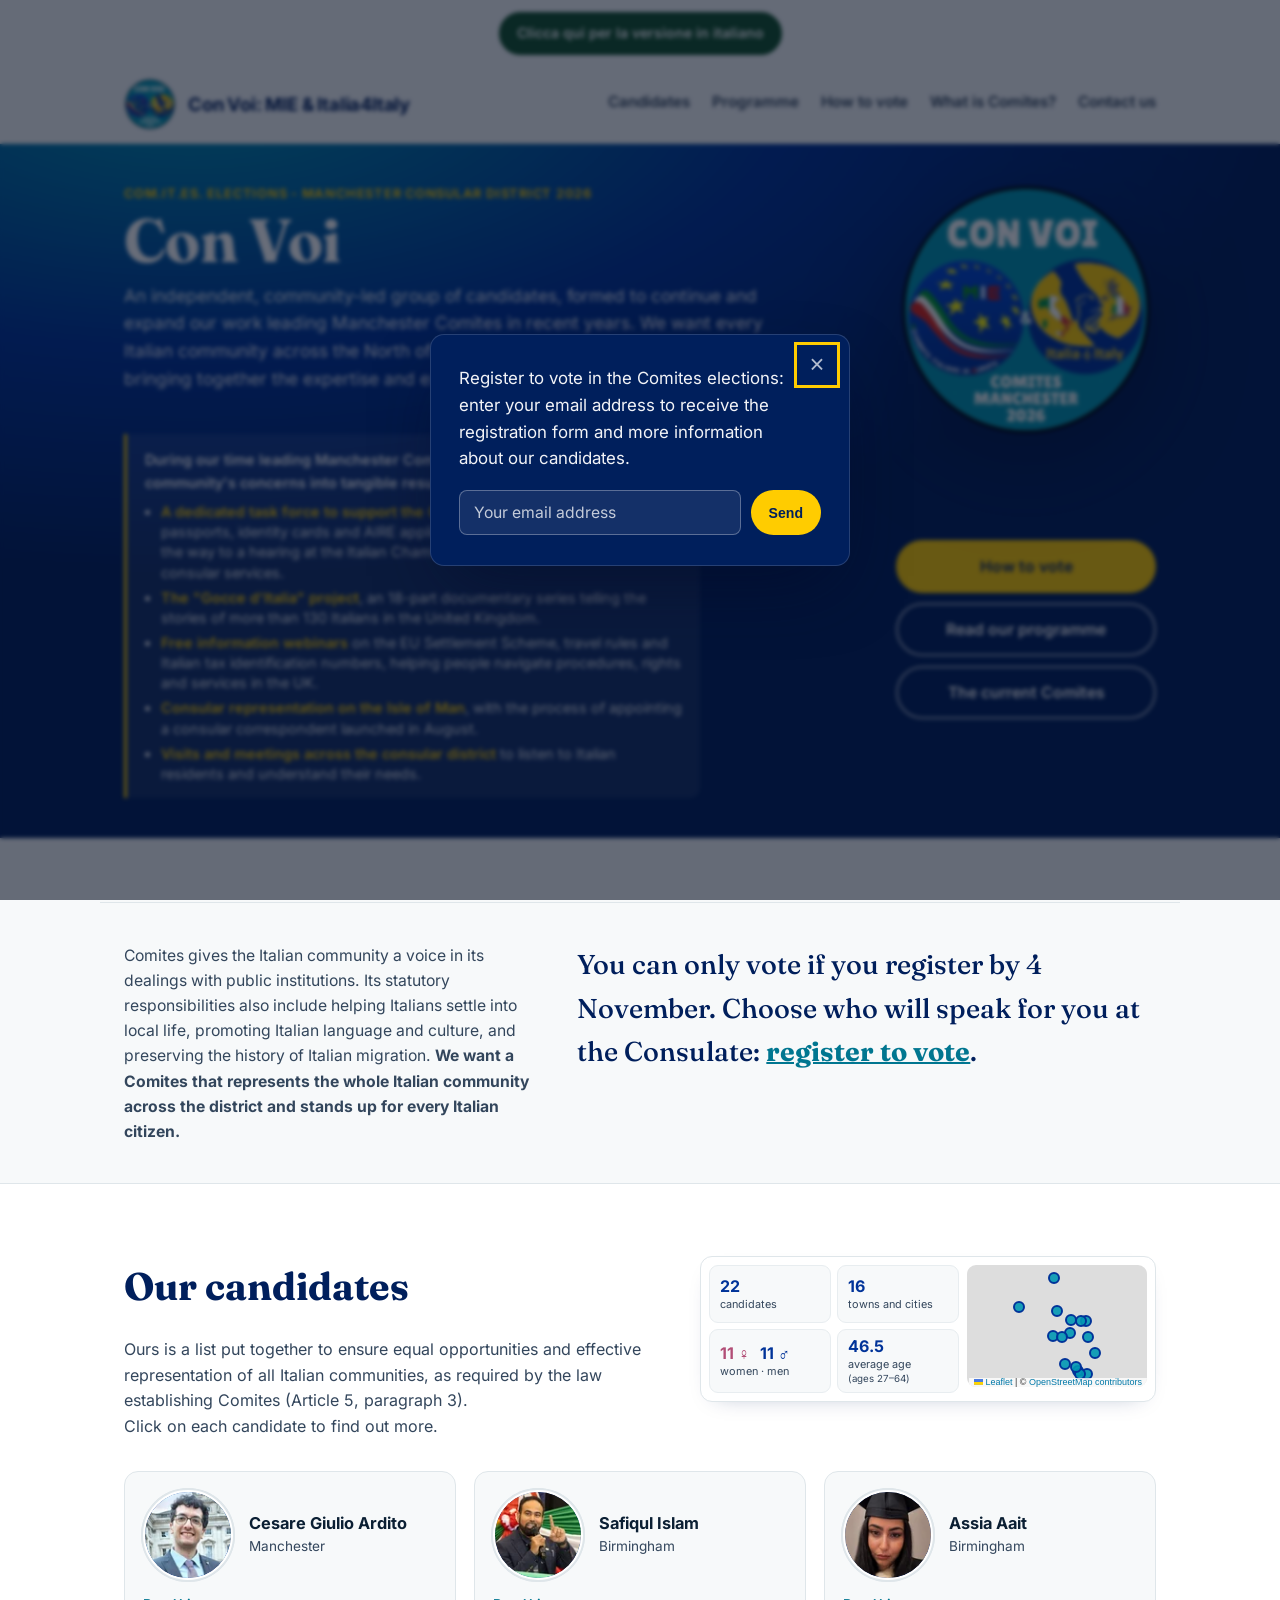
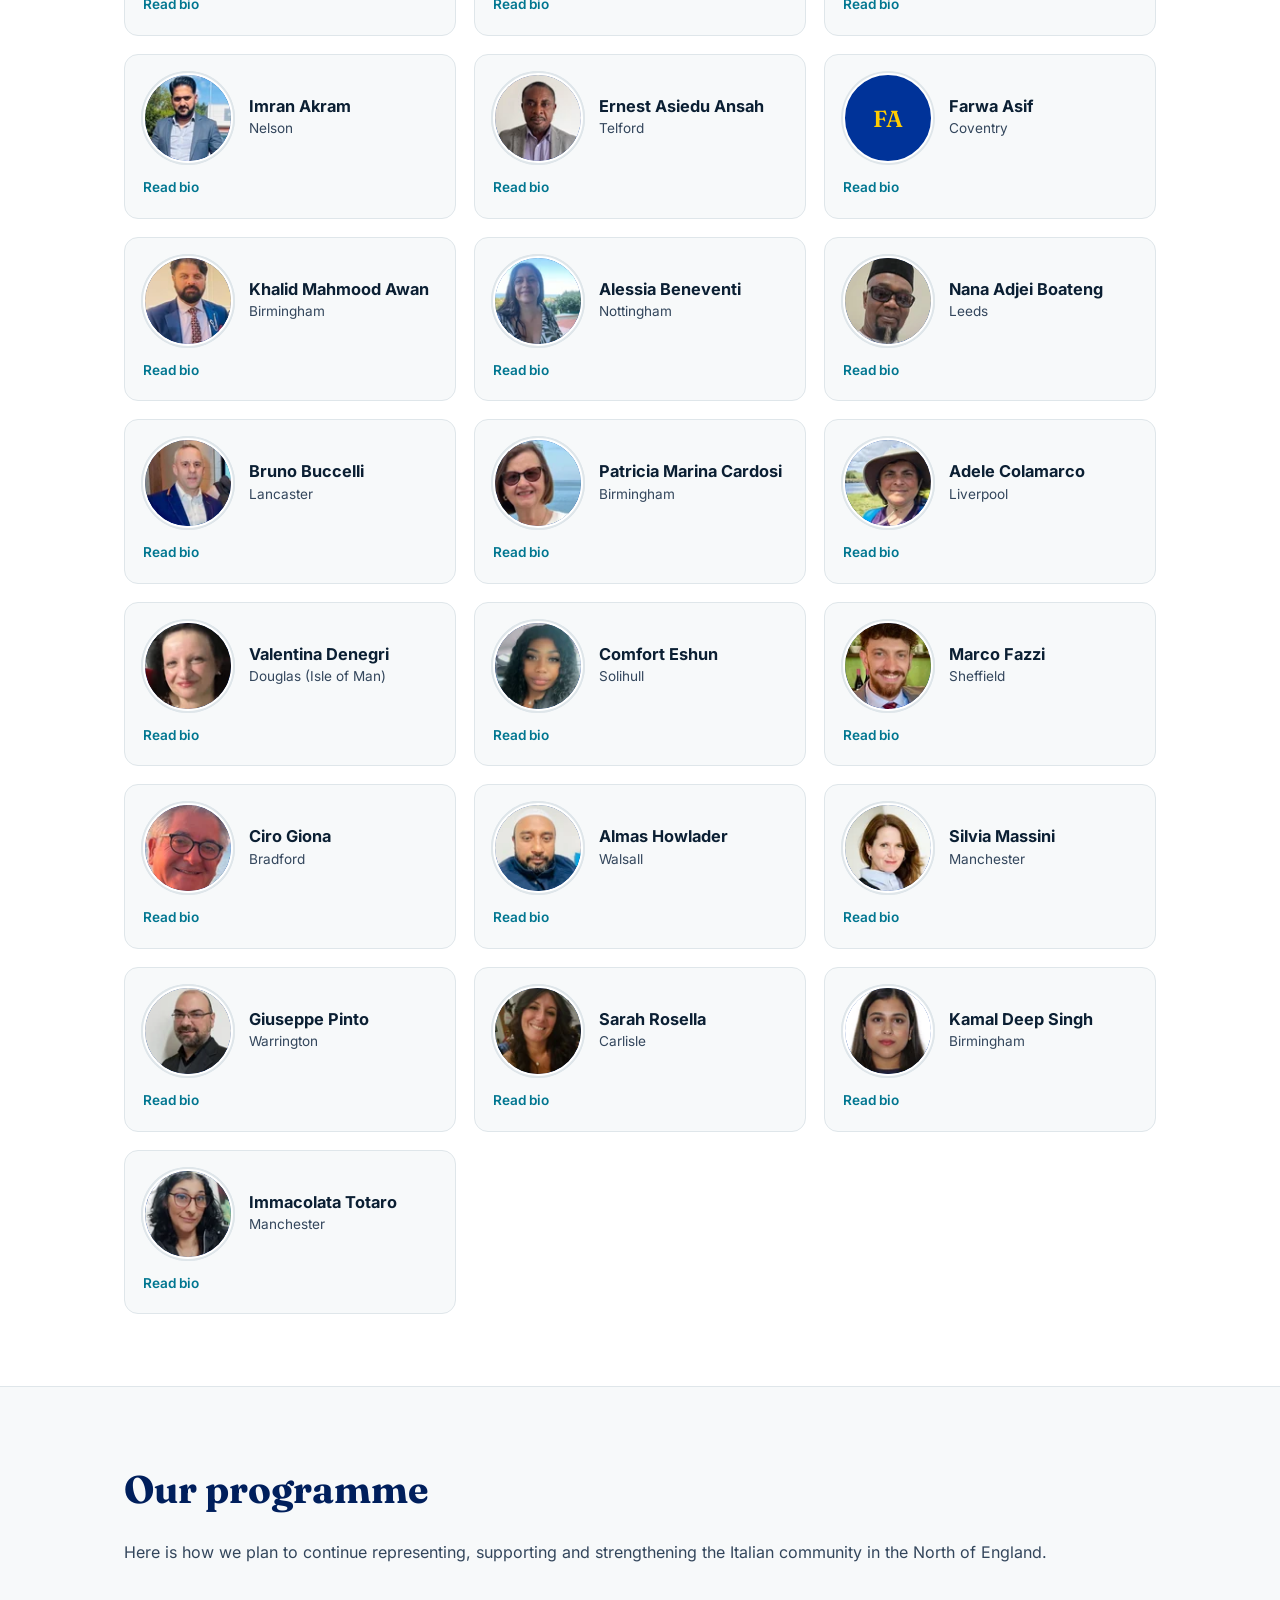
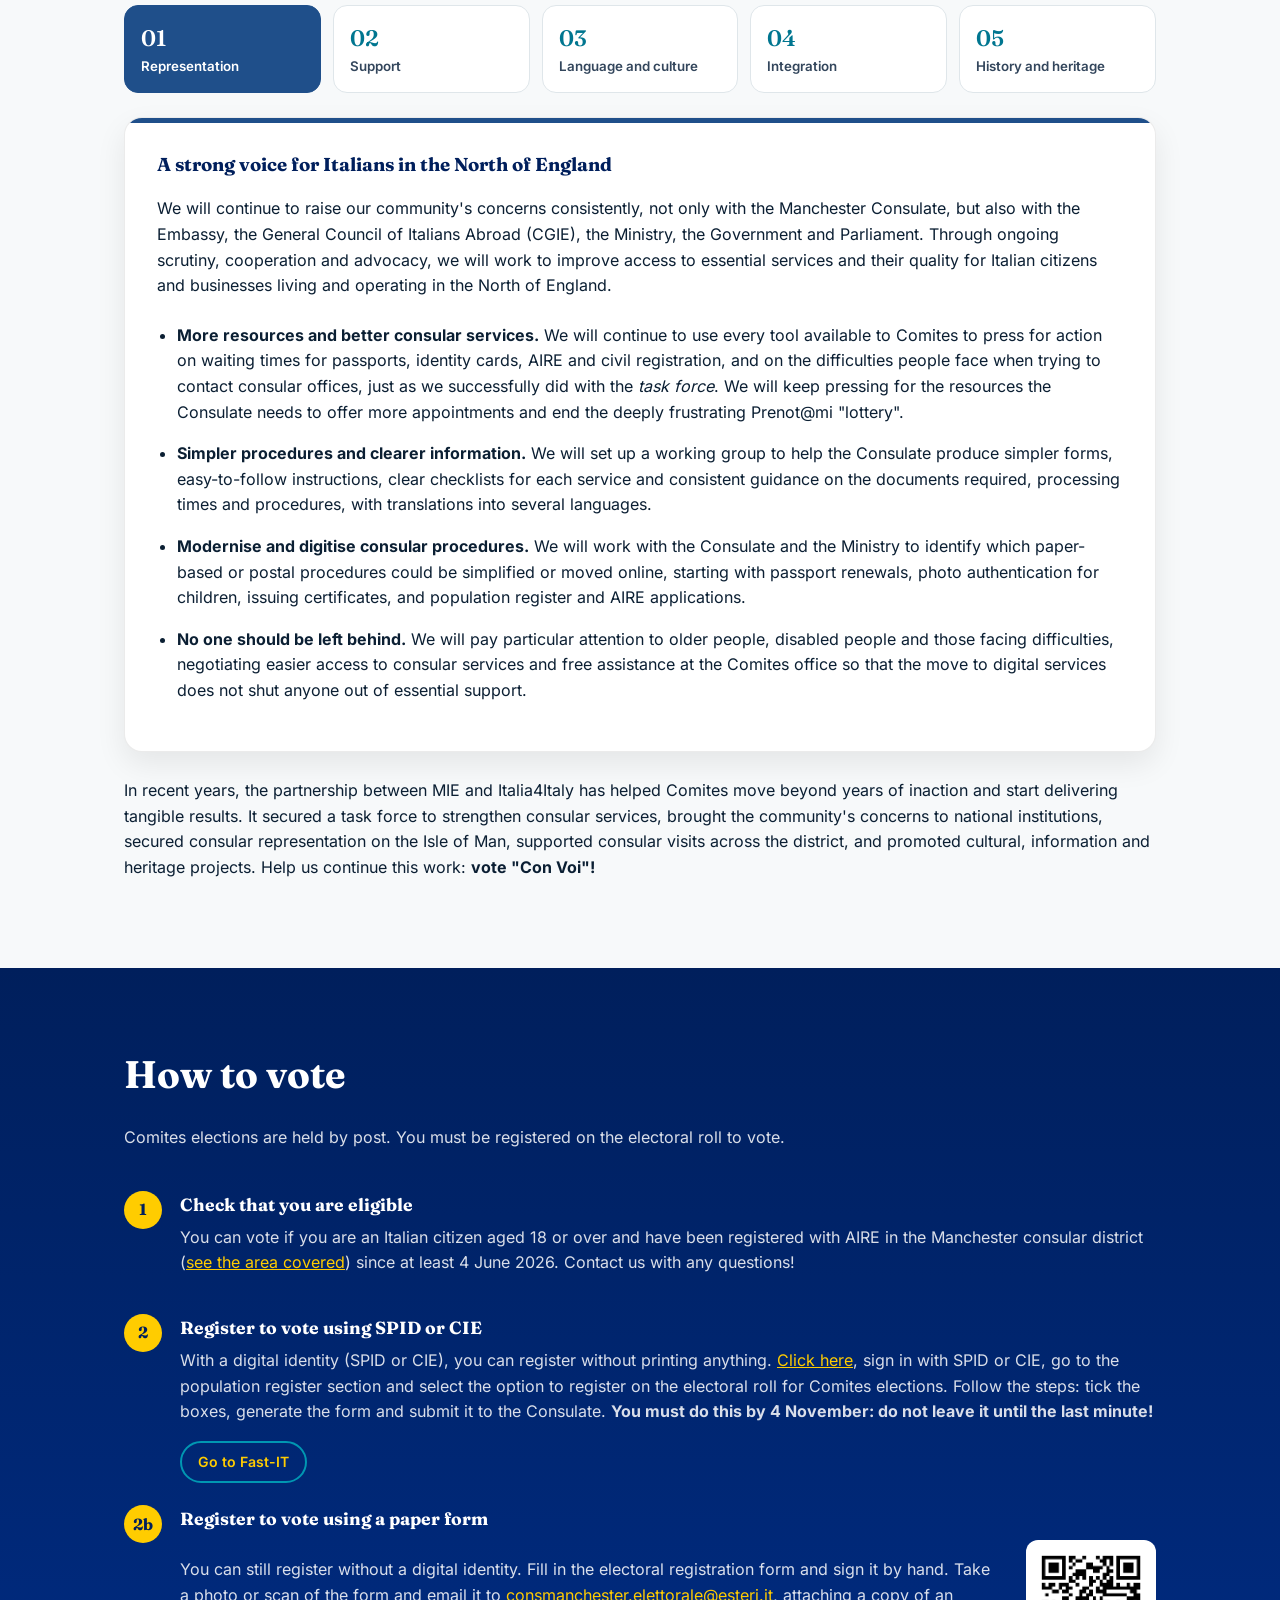
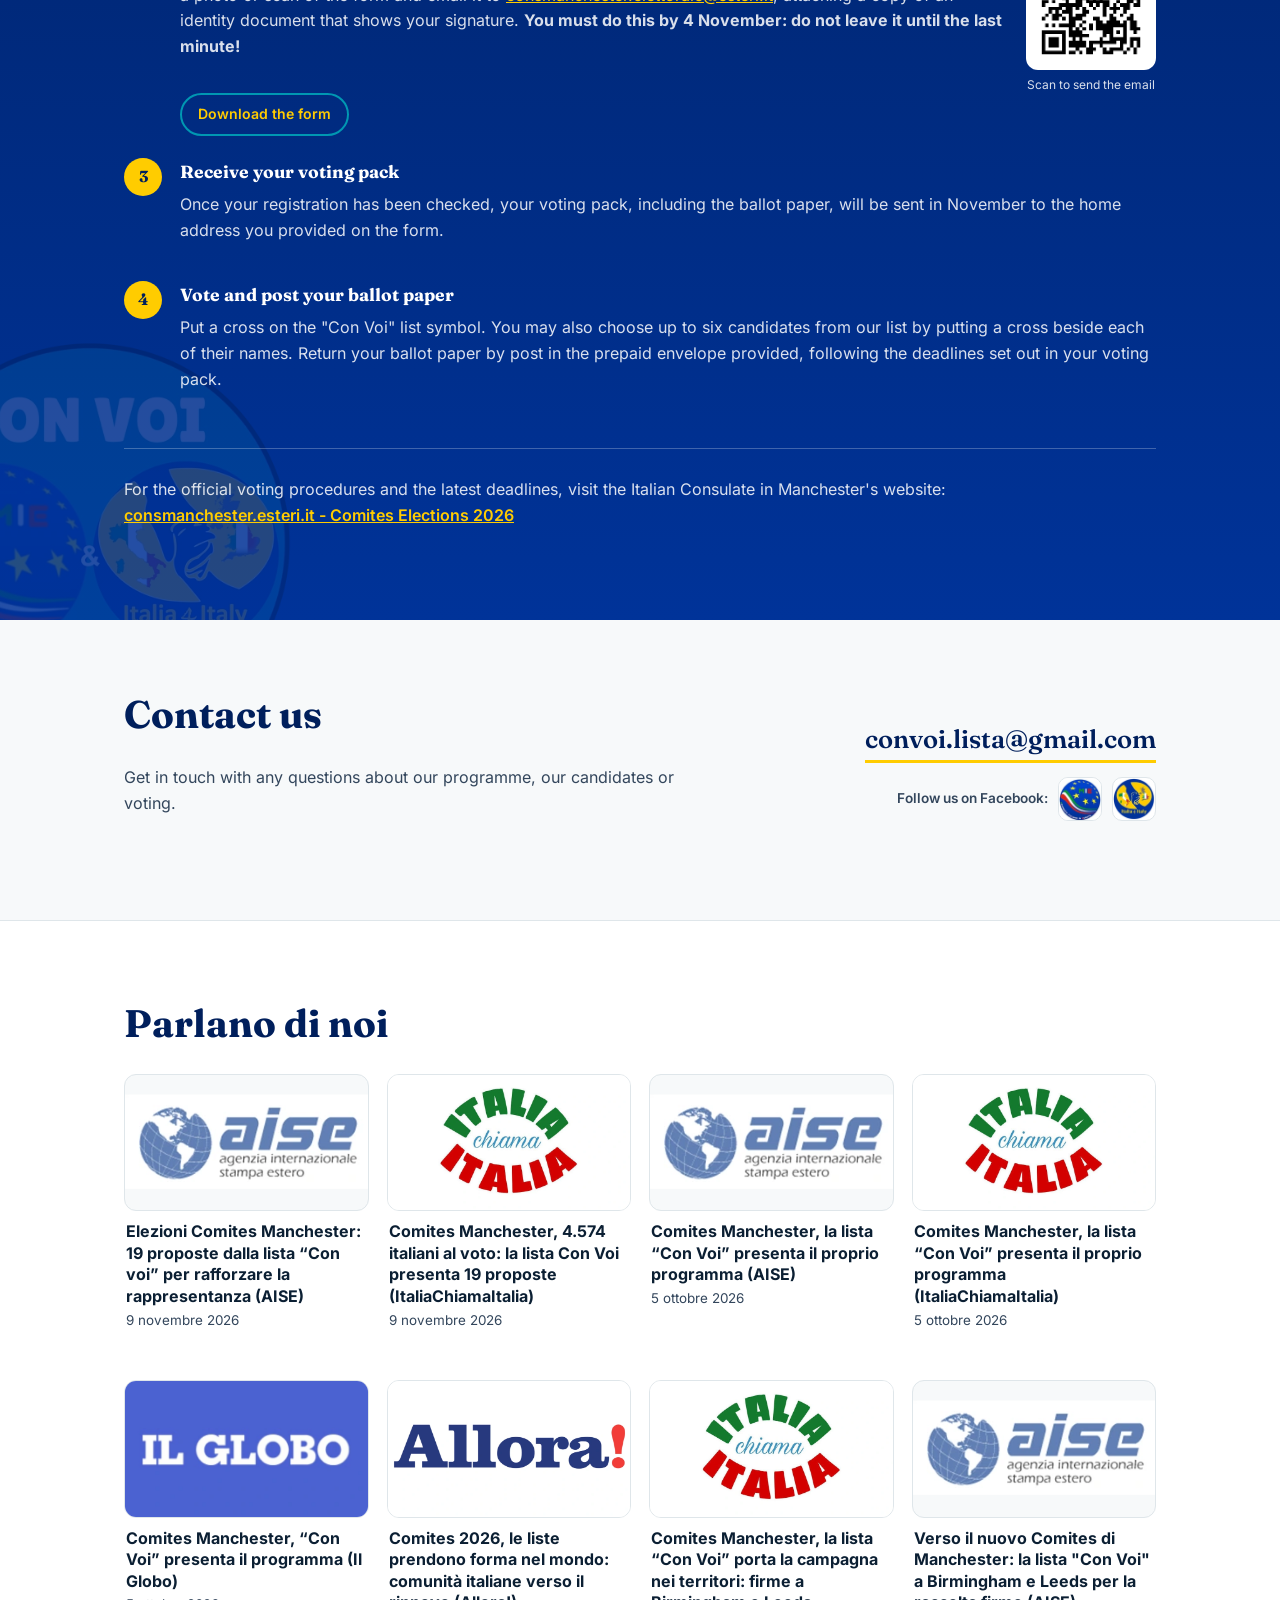
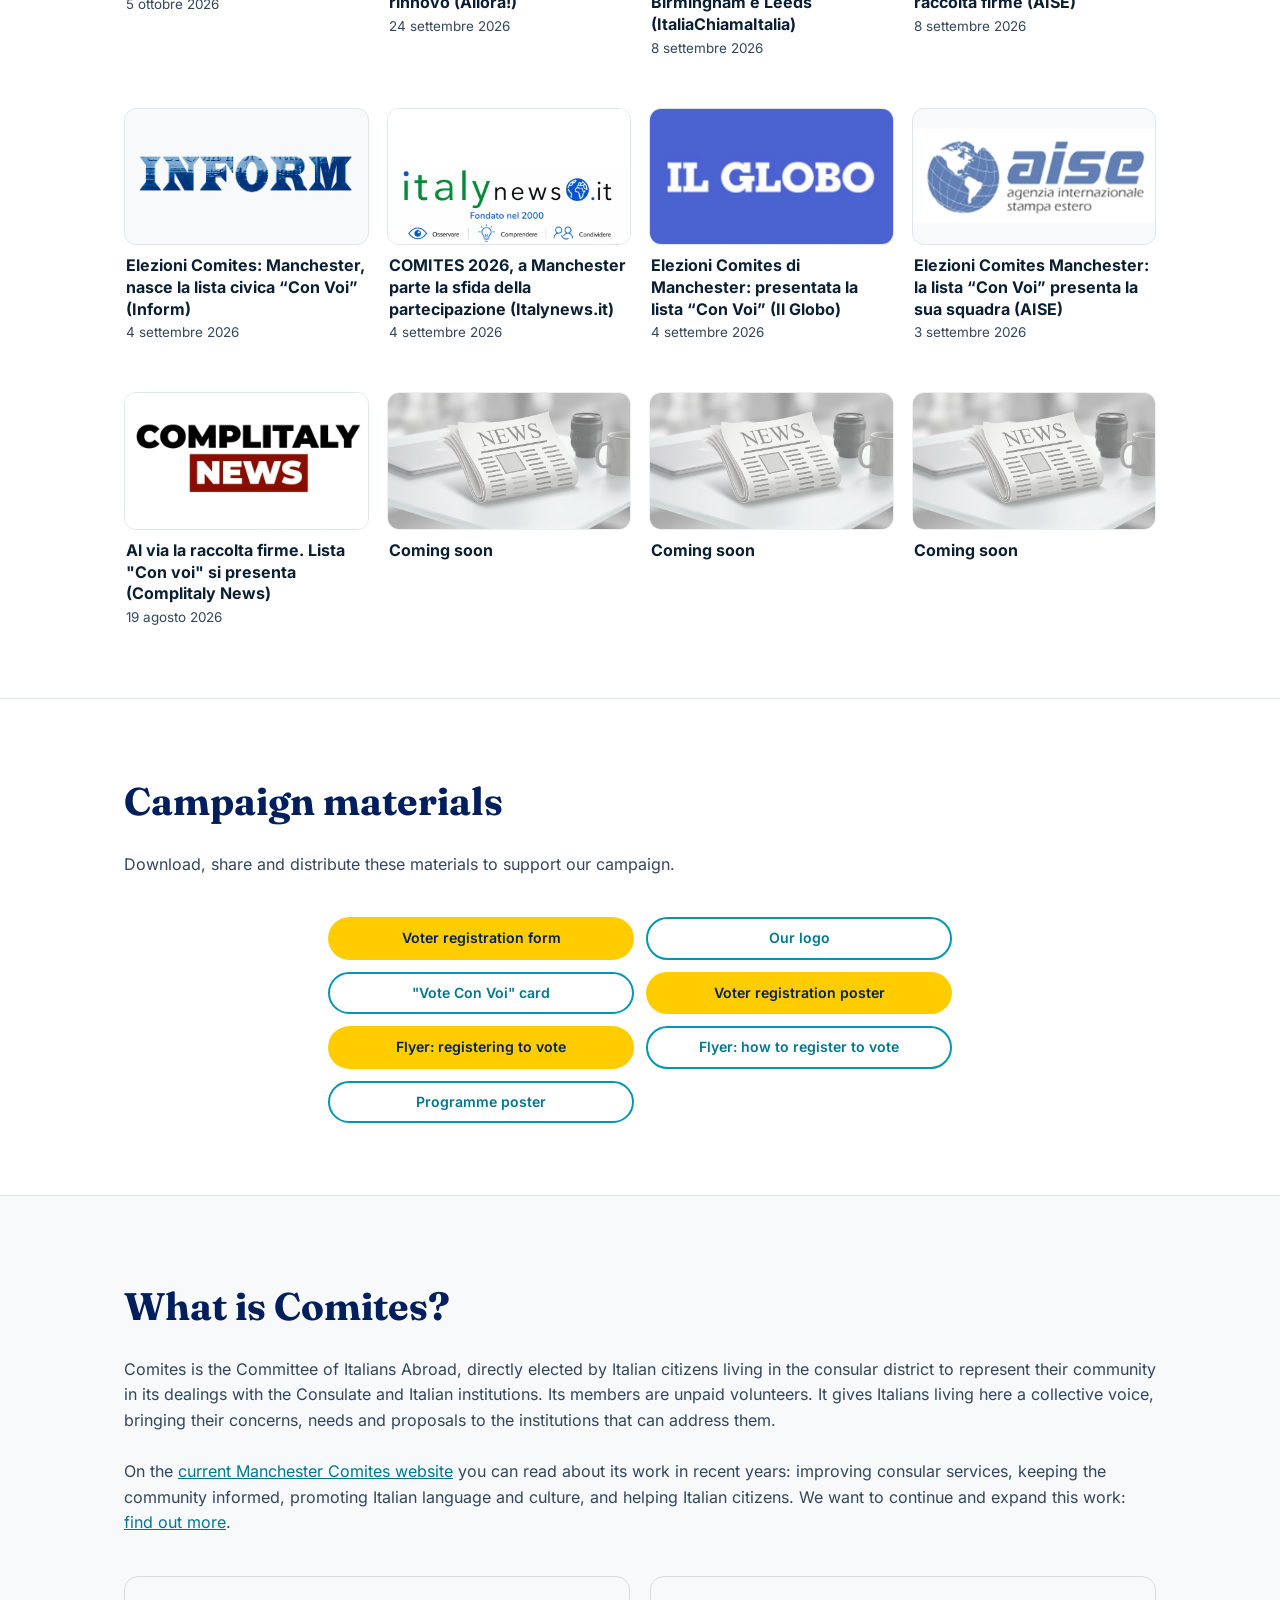
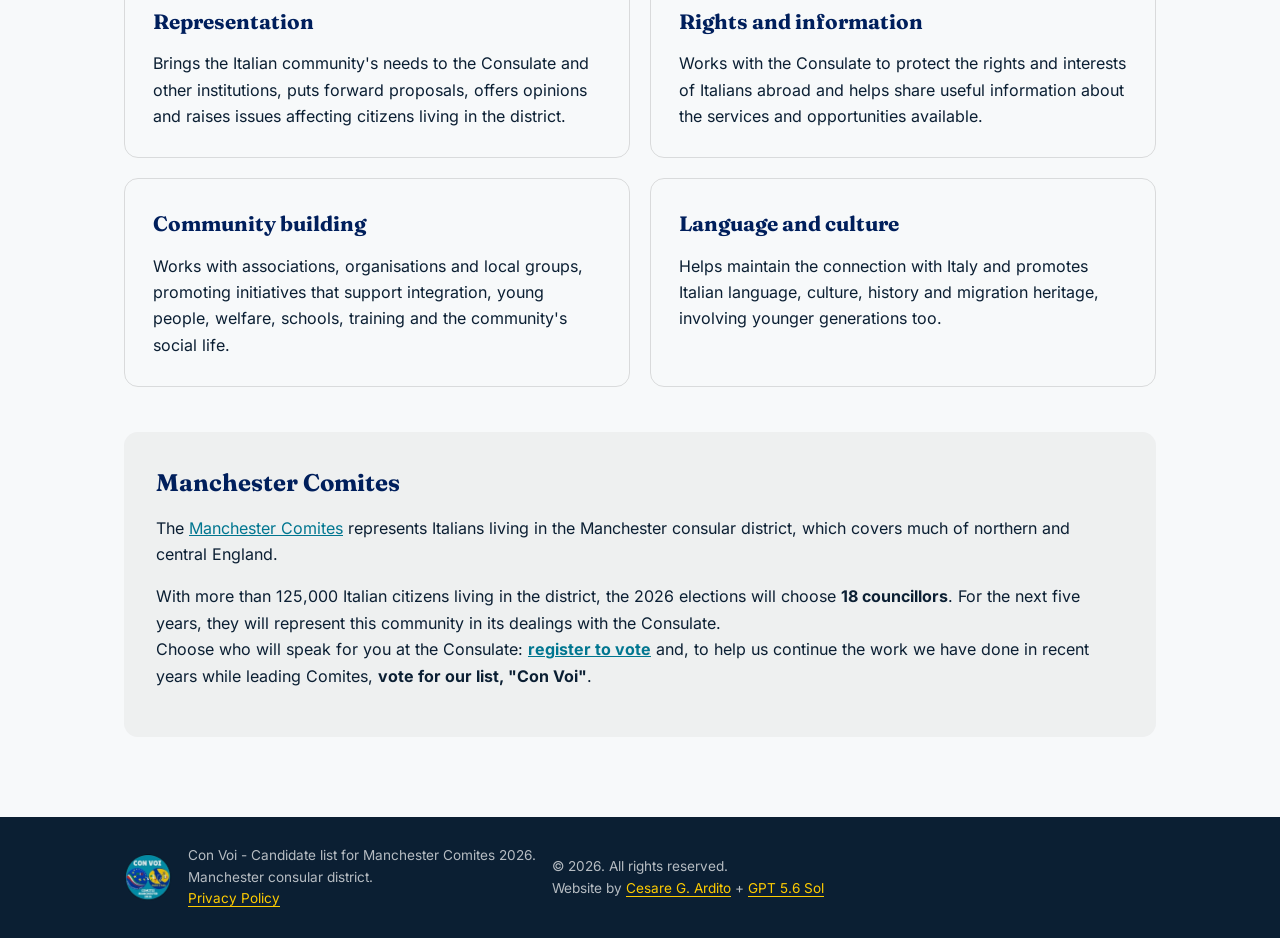
==== commit 00b2ae7a: "Add files via upload" ====
--- a/index-en.html
+++ b/index-en.html
@@ -466,120 +466,160 @@
     </div>
   </section>
 
-<section id="parlano-di-noi" class="press-section">
-  <div class="wrap">
-    <h2 class="section-title">In the news</h2>
+  <section id="parlano-di-noi" class="press-section">
+    <div class="wrap">
+      <h2 class="section-title">Parlano di noi</h2>
+
+            <div class="press-gallery">
+ 
+ <a class="press-card" href="https://www.aise.it/comitescgie/elezioni-comites-manchester-19-proposte-dalla-lista-con-voi-per-rafforzare-la-rappresentanza/239268/119" target="_blank" rel="noopener">
+  <div class="press-thumb" aria-hidden="true"><img src="assets/optimized/aise.webp" alt="" width="278" height="166" loading="lazy" decoding="async"></div>
+  <p class="press-caption">
+    <span>Elezioni Comites Manchester: 19 proposte dalla lista “Con voi” per rafforzare la rappresentanza (AISE)</span>
+    <time datetime="2026-11-09">9 novembre 2026</time>
+  </p>
+</a>
+
+
+   <a class="press-card" href="https://www.italiachiamaitalia.it/comites-manchester-4-574-italiani-al-voto-la-lista-con-voi-presenta-19-proposte/" target="_blank" rel="noopener">
+  <div class="press-thumb" aria-hidden="true"><img src="assets/optimized/italiachiamaitalia.webp" alt="" width="774" height="447" loading="lazy" decoding="async"></div>
+  <p class="press-caption">
+    <span>Comites Manchester, 4.574 italiani al voto: la lista Con Voi presenta 19 proposte (ItaliaChiamaItalia)</span>
+    <time datetime="2026-11-09">9 novembre 2026</time>
+  </p>
+</a>
+ 
+
+
+  <a class="press-card" href="https://www.aise.it/comitescgie/comites-manchester-la-lista-con-voi-presenta-il-programma/237865/119" target="_blank" rel="noopener">
+  <div class="press-thumb" aria-hidden="true"><img src="assets/optimized/aise.webp" alt="" width="278" height="166" loading="lazy" decoding="async"></div>
+  <p class="press-caption">
+    <span>Comites Manchester, la lista “Con Voi” presenta il proprio programma (AISE)</span>
+    <time datetime="2026-10-05">5 ottobre 2026</time>
+  </p>
+</a>
+
+
+   <a class="press-card" href="https://www.italiachiamaitalia.it/regno-unito-comites-manchester-la-lista-con-voi-presenta-il-proprio-programma/" target="_blank" rel="noopener">
+  <div class="press-thumb" aria-hidden="true"><img src="assets/optimized/italiachiamaitalia.webp" alt="" width="774" height="447" loading="lazy" decoding="async"></div>
+  <p class="press-caption">
+    <span>Comites Manchester, la lista “Con Voi” presenta il proprio programma (ItaliaChiamaItalia)</span>
+    <time datetime="2026-10-05">5 ottobre 2026</time>
+  </p>
+</a>
+ 
+
+
+
+
+
+    
+</div>
+<br><br>
+<div class="press-gallery">
+<a class="press-card" href="https://ilglobo.com/news/comites-manchester-con-voi-presenta-il-programma-152504/" target="_blank" rel="noopener">
+  <div class="press-thumb" aria-hidden="true"><img src="assets/optimized/ilglobo.webp" alt="" width="502" height="278" loading="lazy" decoding="async"></div>
+  <p class="press-caption">
+    <span>Comites Manchester, “Con Voi” presenta il programma (Il Globo)</span>
+    <time datetime="2026-10-05">5 ottobre 2026</time>
+  </p>
+</a>
+    
+ <a class="press-card" href="https://alloranews.com/italiani-nel-mondo/comites-2026-le-liste-prendono-forma-nel-mondo-comunita-italiane-verso-il-rinnovo" target="_blank" rel="noopener">
+  <div class="press-thumb" aria-hidden="true"><img src="assets/optimized/allora.webp" alt="" width="800" height="458" loading="lazy" decoding="async"></div>
+  <p class="press-caption">
+    <span>Comites 2026, le liste prendono forma nel mondo: comunità italiane verso il rinnovo (Allora!)</span>
+    <time datetime="2026-09-24">24 settembre 2026</time>
+  </p>
+</a>
+
+     <a class="press-card" href="https://www.italiachiamaitalia.it/comites-manchester-con-voi-birmingham-leeds-firme/" target="_blank" rel="noopener">
+  <div class="press-thumb" aria-hidden="true"><img src="assets/optimized/italiachiamaitalia.webp" alt="" width="774" height="447" loading="lazy" decoding="async"></div>
+  <p class="press-caption">
+    <span>Comites Manchester, la lista “Con Voi” porta la campagna nei territori: firme a Birmingham e Leeds (ItaliaChiamaItalia)</span>
+    <time datetime="2026-09-08">8 settembre 2026</time>
+  </p>
+</a>
+
+
+     <a class="press-card" href="https://www.aise.it/comitescgie/verso-il-nuovo-comites-di-manchester-la-lista-con-voi-a-birmingham-e-leeds-per-la-raccolta-firme/236788/143" target="_blank" rel="noopener">
+  <div class="press-thumb" aria-hidden="true"><img src="assets/optimized/aise.webp" alt="" width="278" height="166" loading="lazy" decoding="async"></div>
+  <p class="press-caption">
+    <span>Verso il nuovo Comites di Manchester: la lista "Con Voi" a Birmingham e Leeds per la raccolta firme (AISE)</span>
+    <time datetime="2026-09-08">8 settembre 2026</time>
+  </p>
+</a>
+
+     
+     </div>  
+
+
+<br><br>
 
     <div class="press-gallery">
-
-      <a class="press-card" href="https://www.aise.it/comitescgie/comites-manchester-la-lista-con-voi-presenta-il-programma/237865/119" target="_blank" rel="noopener">
-        <div class="press-thumb" aria-hidden="true"><img src="assets/optimized/aise.webp" alt="" width="278" height="166" loading="lazy" decoding="async"></div>
-        <p class="press-caption">
-          <span>Manchester Comites: “Con Voi” unveils its manifesto (AISE)</span>
-          <time datetime="2026-10-05">5 October 2026</time>
-        </p>
-      </a>
-
-      <a class="press-card" href="https://www.italiachiamaitalia.it/regno-unito-comites-manchester-la-lista-con-voi-presenta-il-proprio-programma/" target="_blank" rel="noopener">
-        <div class="press-thumb" aria-hidden="true"><img src="assets/optimized/italiachiamaitalia.webp" alt="" width="774" height="447" loading="lazy" decoding="async"></div>
-        <p class="press-caption">
-          <span>Manchester Comites: “Con Voi” unveils its manifesto (ItaliaChiamaItalia)</span>
-          <time datetime="2026-10-05">5 October 2026</time>
-        </p>
-      </a>
-
-      <a class="press-card" href="https://ilglobo.com/news/comites-manchester-con-voi-presenta-il-programma-152504/" target="_blank" rel="noopener">
-        <div class="press-thumb" aria-hidden="true"><img src="assets/optimized/ilglobo.webp" alt="" width="502" height="278" loading="lazy" decoding="async"></div>
-        <p class="press-caption">
-          <span>Manchester Comites: “Con Voi” presents its manifesto (Il Globo)</span>
-          <time datetime="2026-10-05">5 October 2026</time>
-        </p>
-      </a>
-
-      <a class="press-card" href="https://alloranews.com/italiani-nel-mondo/comites-2026-le-liste-prendono-forma-nel-mondo-comunita-italiane-verso-il-rinnovo" target="_blank" rel="noopener">
-        <div class="press-thumb" aria-hidden="true"><img src="assets/optimized/allora.webp" alt="" width="800" height="458" loading="lazy" decoding="async"></div>
-        <p class="press-caption">
-          <span>Comites 2026: candidate lists take shape worldwide as Italian communities prepare for elections (Allora!)</span>
-          <time datetime="2026-09-24">24 September 2026</time>
-        </p>
-      </a>
-
-    </div>
-
-    <br><br>
-
+<a class="press-card" href="https://comunicazioneinform.it/elezioni-comites-manchester-nasce-la-lista-civica-con-voi/" target="_blank" rel="noopener">
+  <div class="press-thumb" aria-hidden="true"><img src="assets/optimized/comunica.webp" alt="" width="558" height="331" loading="lazy" decoding="async"></div>
+  <p class="press-caption">
+    <span>Elezioni Comites: Manchester, nasce la lista civica “Con Voi” (Inform)</span>
+    <time datetime="2026-09-04">4 settembre 2026</time>
+  </p>
+</a>
+
+   <a class="press-card" href="https://italynews.it/attualita/2026/09/04/comites-2026-a-manchester-parte-la-sfida-della-partecipazione-128648.html" target="_blank" rel="noopener">
+  <div class="press-thumb" aria-hidden="true"><img src="assets/optimized/italynews.webp" alt="" width="768" height="427" loading="lazy" decoding="async"></div>
+  <p class="press-caption">
+    <span>COMITES 2026, a Manchester parte la sfida della partecipazione (Italynews.it)</span>
+    <time datetime="2026-09-04">4 settembre 2026</time>
+  </p>
+</a>
+
+
+<a class="press-card" href="https://ilglobo.com/news/elezioni-comites-di-manchester-presentata-la-lista-con-voi-151056/" target="_blank" rel="noopener">
+  <div class="press-thumb" aria-hidden="true"><img src="assets/optimized/ilglobo.webp" alt="" width="502" height="278" loading="lazy" decoding="async"></div>
+  <p class="press-caption">
+    <span>Elezioni Comites di Manchester: presentata la lista “Con Voi” (Il Globo)</span>
+    <time datetime="2026-09-04">4 settembre 2026</time>
+  </p>
+</a>
+
+
+<a class="press-card" href="https://www.aise.it/comitescgie/elezioni-comites-manchester-la-lista-con-voi-presenta-la-sua-squadra/236638/119" target="_blank" rel="noopener">
+  <div class="press-thumb" aria-hidden="true"><img src="assets/optimized/aise.webp" alt="" width="278" height="166" loading="lazy" decoding="async"></div>
+  <p class="press-caption">
+    <span>Elezioni Comites Manchester: la lista “Con Voi” presenta la sua squadra (AISE)</span>
+    <time datetime="2026-09-03">3 settembre 2026</time>
+  </p>
+</a>
+
+      </div><br><br>
     <div class="press-gallery">
 
-      <a class="press-card" href="https://www.italiachiamaitalia.it/comites-manchester-con-voi-birmingham-leeds-firme/" target="_blank" rel="noopener">
-        <div class="press-thumb" aria-hidden="true"><img src="assets/optimized/italiachiamaitalia.webp" alt="" width="774" height="447" loading="lazy" decoding="async"></div>
-        <p class="press-caption">
-          <span>Manchester Comites: “Con Voi” takes its campaign on the road, collecting signatures in Birmingham and Leeds (ItaliaChiamaItalia)</span>
-          <time datetime="2026-09-08">8 September 2026</time>
-        </p>
-      </a>
-
-      <a class="press-card" href="https://www.aise.it/comitescgie/verso-il-nuovo-comites-di-manchester-la-lista-con-voi-a-birmingham-e-leeds-per-la-raccolta-firme/236788/143" target="_blank" rel="noopener">
-        <div class="press-thumb" aria-hidden="true"><img src="assets/optimized/aise.webp" alt="" width="278" height="166" loading="lazy" decoding="async"></div>
-        <p class="press-caption">
-          <span>Ahead of the Manchester Comites elections: “Con Voi” collects signatures in Birmingham and Leeds (AISE)</span>
-          <time datetime="2026-09-08">8 September 2026</time>
-        </p>
-      </a>
-
-      <a class="press-card" href="https://comunicazioneinform.it/elezioni-comites-manchester-nasce-la-lista-civica-con-voi/" target="_blank" rel="noopener">
-        <div class="press-thumb" aria-hidden="true"><img src="assets/optimized/comunica.webp" alt="" width="558" height="331" loading="lazy" decoding="async"></div>
-        <p class="press-caption">
-          <span>Manchester Comites elections: new civic list “Con Voi” launches (Inform)</span>
-          <time datetime="2026-09-04">4 September 2026</time>
-        </p>
-      </a>
-
-      <a class="press-card" href="https://italynews.it/attualita/2026/09/04/comites-2026-a-manchester-parte-la-sfida-della-partecipazione-128648.html" target="_blank" rel="noopener">
-        <div class="press-thumb" aria-hidden="true"><img src="assets/optimized/italynews.webp" alt="" width="768" height="427" loading="lazy" decoding="async"></div>
-        <p class="press-caption">
-          <span>COMITES 2026: a drive for greater participation begins in Manchester (Italynews.it)</span>
-          <time datetime="2026-09-04">4 September 2026</time>
-        </p>
-      </a>
-
-    </div>
-
-    <br><br>
-
-    <div class="press-gallery">
-
-      <a class="press-card" href="https://ilglobo.com/news/elezioni-comites-di-manchester-presentata-la-lista-con-voi-151056/" target="_blank" rel="noopener">
-        <div class="press-thumb" aria-hidden="true"><img src="assets/optimized/ilglobo.webp" alt="" width="502" height="278" loading="lazy" decoding="async"></div>
-        <p class="press-caption">
-          <span>Manchester Comites elections: “Con Voi” candidate list announced (Il Globo)</span>
-          <time datetime="2026-09-04">4 September 2026</time>
-        </p>
-      </a>
-
-      <a class="press-card" href="https://www.aise.it/comitescgie/elezioni-comites-manchester-la-lista-con-voi-presenta-la-sua-squadra/236638/119" target="_blank" rel="noopener">
-        <div class="press-thumb" aria-hidden="true"><img src="assets/optimized/aise.webp" alt="" width="278" height="166" loading="lazy" decoding="async"></div>
-        <p class="press-caption">
-          <span>Manchester Comites elections: “Con Voi” introduces its team (AISE)</span>
-          <time datetime="2026-09-03">3 September 2026</time>
-        </p>
-      </a>
-
-      <a class="press-card" href="https://www.complitaly.uk/notizie/com-it-es-al-via-la-raccolta-firme-lista-con-voi-si-presenta" target="_blank" rel="noopener">
-        <div class="press-thumb" aria-hidden="true"><img src="assets/optimized/complitaly.webp" alt="" width="628" height="336" loading="lazy" decoding="async"></div>
-        <p class="press-caption">
-          <span>Signature collection begins as “Con Voi” introduces its team (Complitaly News)</span>
-          <time datetime="2026-08-19">19 August 2026</time>
-        </p>
-      </a>
-
-      <article class="press-card press-placeholder">
-        <div class="press-thumb" aria-hidden="true"><img src="assets/optimized/news.webp" alt="" width="1024" height="572" loading="lazy" decoding="async"></div>
-        <p class="press-caption"><span>Coming soon</span></p>
-      </article>
-
-    </div>
-  </div>
-</section>
+  <a class="press-card" href="https://www.complitaly.uk/notizie/com-it-es-al-via-la-raccolta-firme-lista-con-voi-si-presenta" target="_blank" rel="noopener">
+  <div class="press-thumb" aria-hidden="true"><img src="assets/optimized/complitaly.webp" alt="" width="628" height="336" loading="lazy" decoding="async"></div>
+  <p class="press-caption">
+    <span>Al via la raccolta firme. Lista "Con voi" si presenta (Complitaly News)</span>
+    <time datetime="2026-08-19">19 agosto 2026</time>
+  </p>
+</a>
+
+
+<article class="press-card press-placeholder">
+          <div class="press-thumb" aria-hidden="true"><img src="assets/optimized/news.webp" alt="" width="1024" height="572" loading="lazy" decoding="async"></div>
+          <p class="press-caption"><span>Coming soon</span></p>
+        </article>
+<article class="press-card press-placeholder">
+          <div class="press-thumb" aria-hidden="true"><img src="assets/optimized/news.webp" alt="" width="1024" height="572" loading="lazy" decoding="async"></div>
+          <p class="press-caption"><span>Coming soon</span></p>
+        </article>
+<article class="press-card press-placeholder">
+          <div class="press-thumb" aria-hidden="true"><img src="assets/optimized/news.webp" alt="" width="1024" height="572" loading="lazy" decoding="async"></div>
+          <p class="press-caption"><span>Coming soon</span></p>
+        </article>
+
+      </div>
+    </div>
+
+  </section>
 
   <section id="materiali" class="materiali candidati">
     <div class="wrap">
